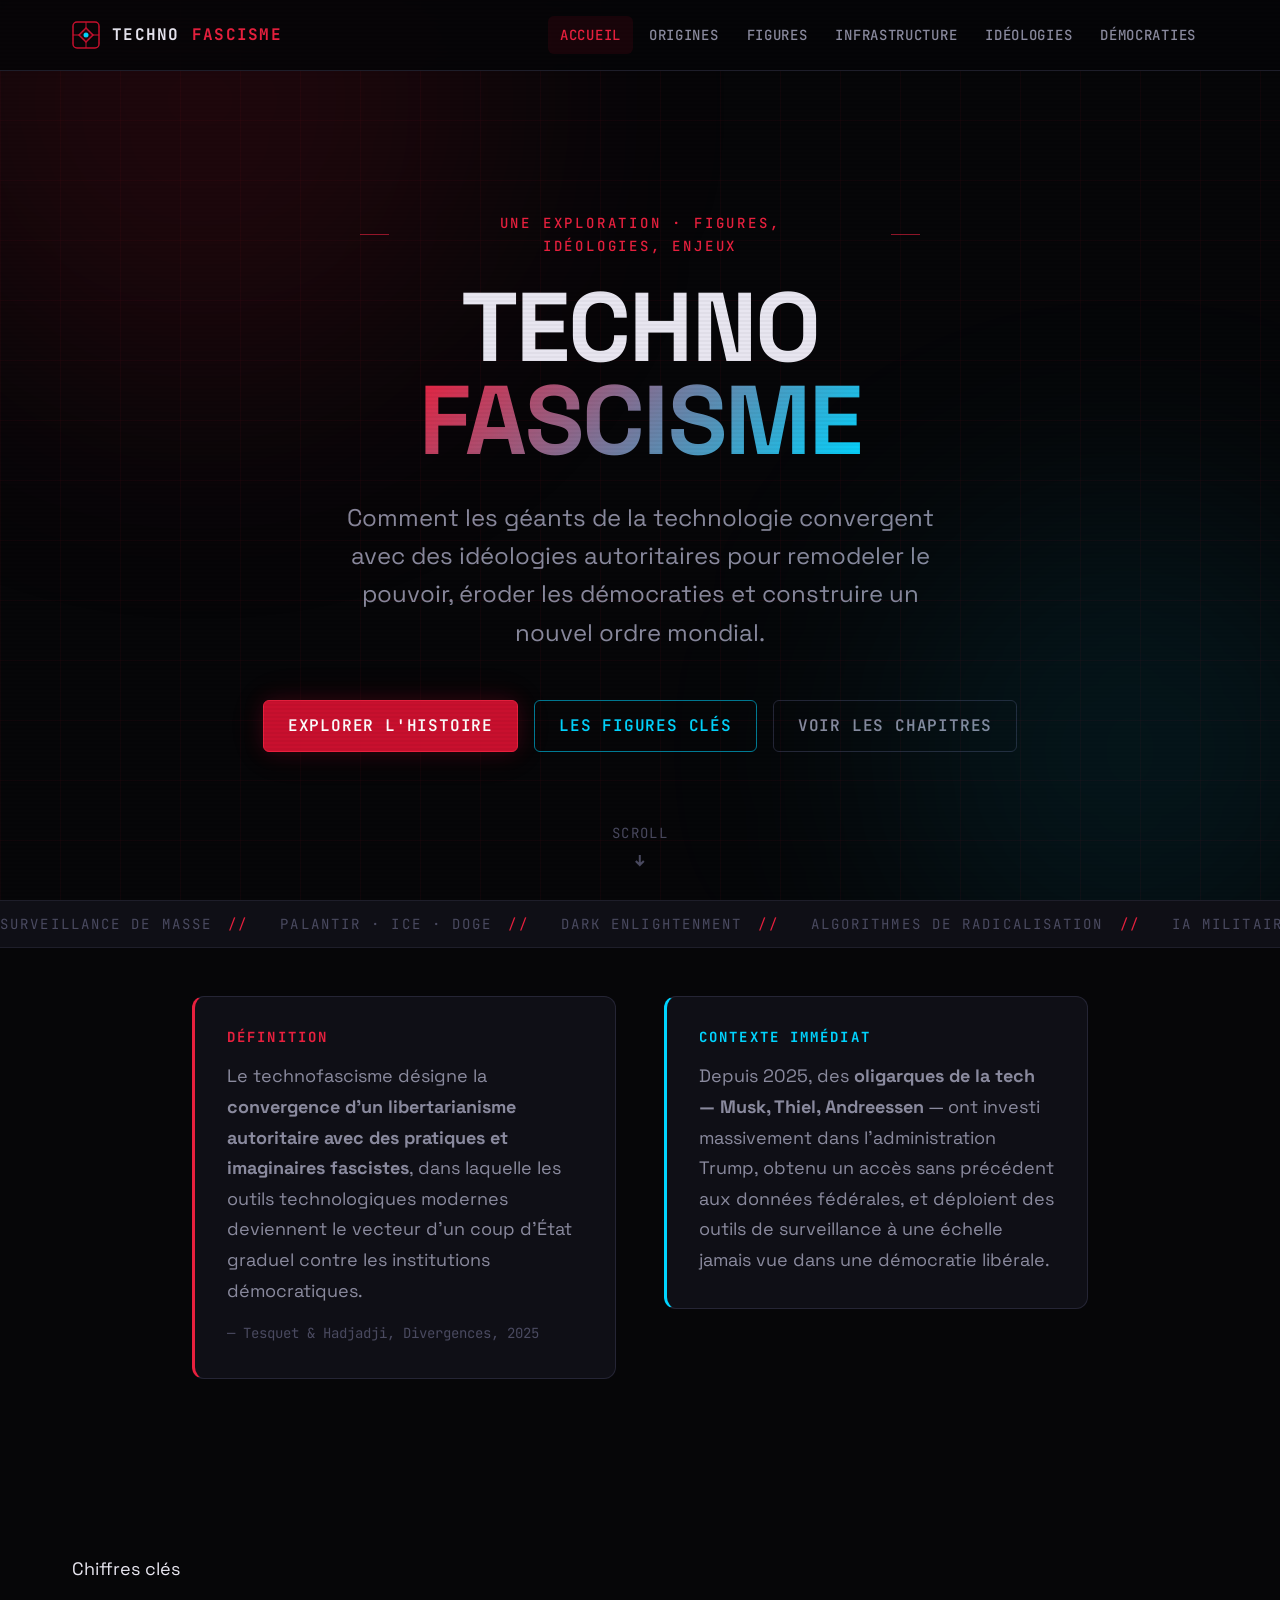
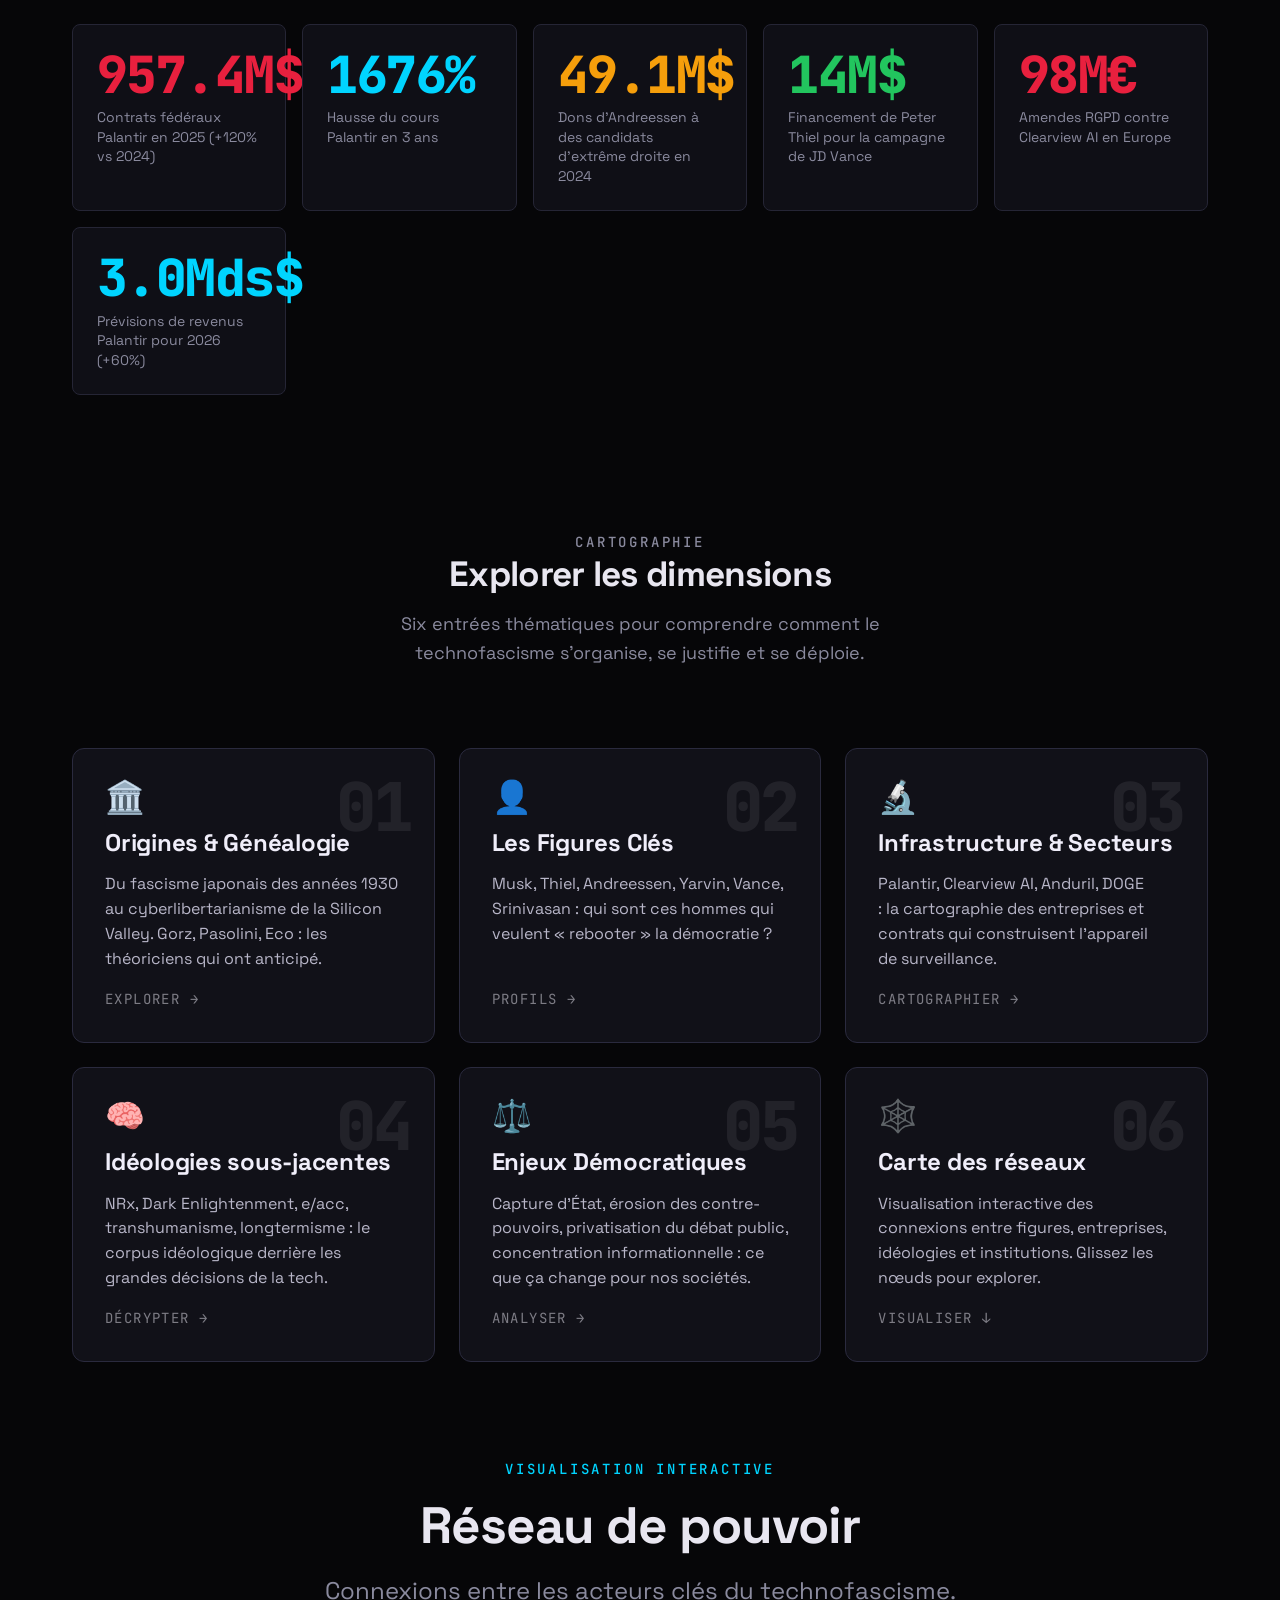
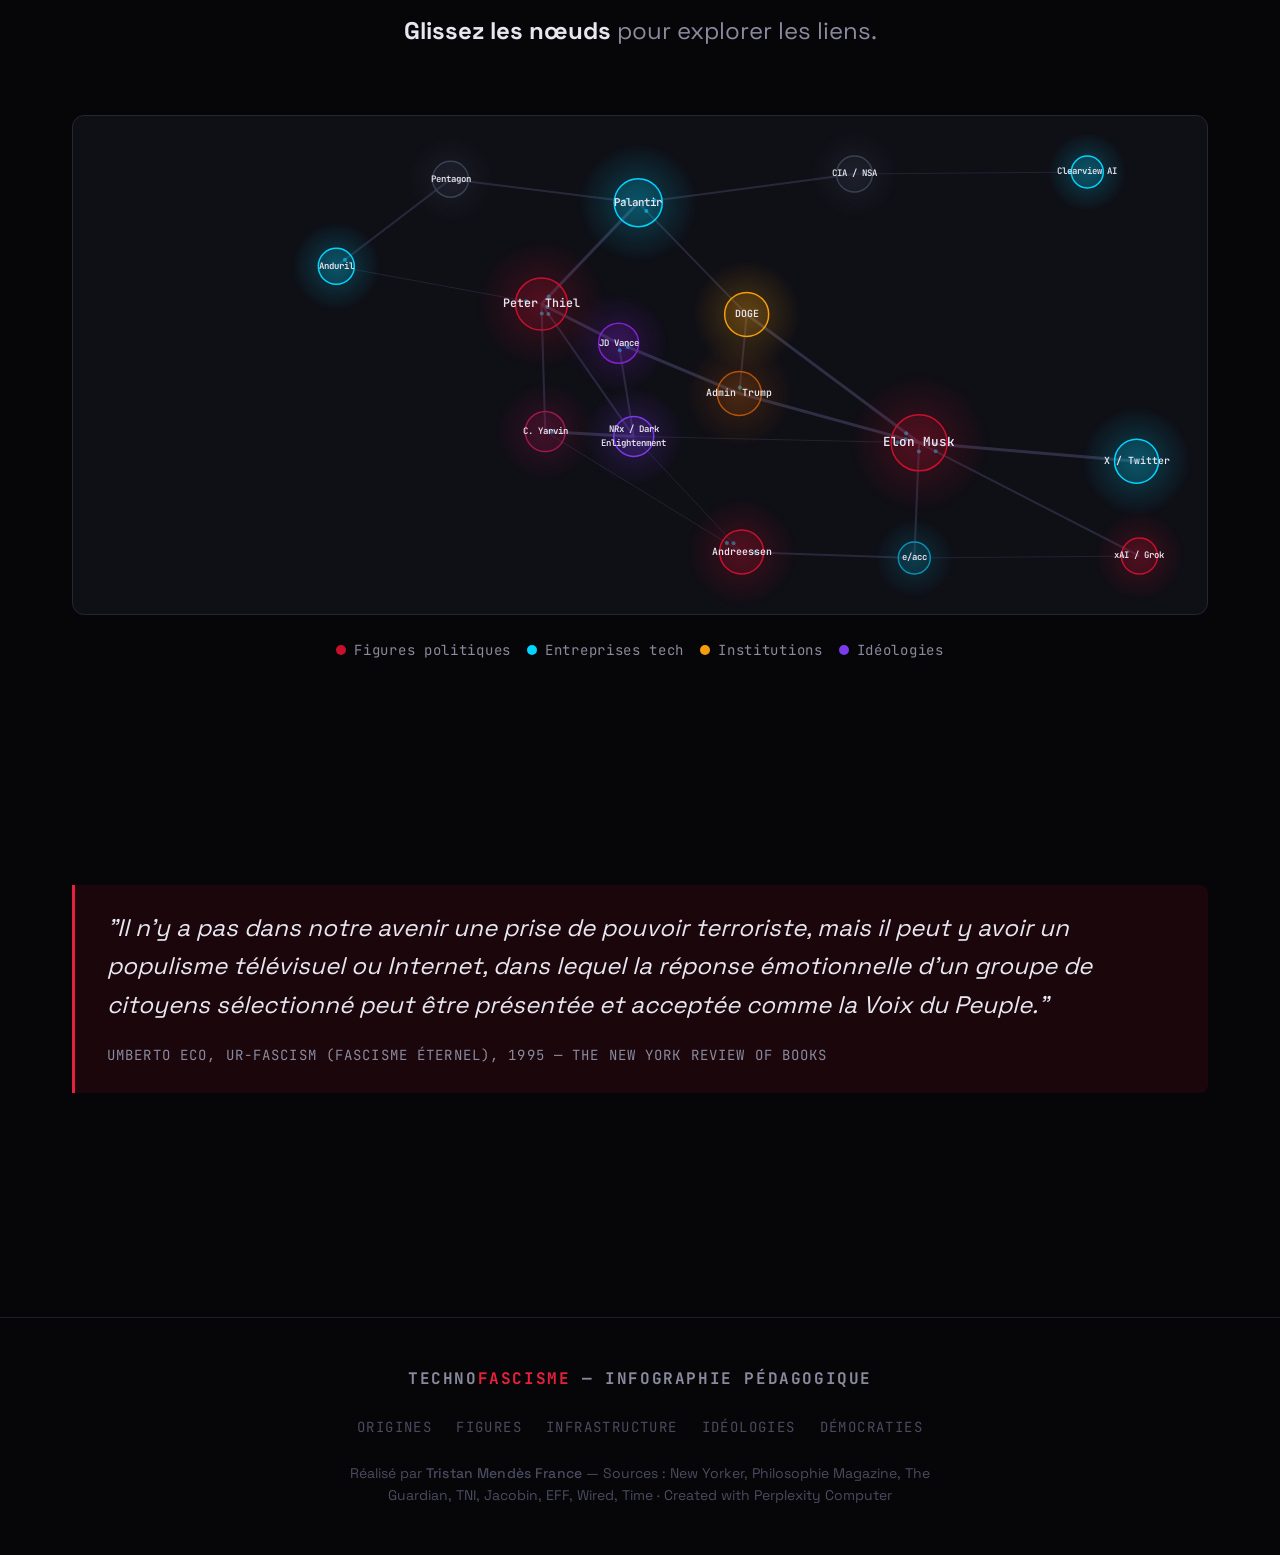
==== index.html @ 0e1fab64 "techno perplexity" ====
<!DOCTYPE html>
<html lang="fr" data-theme="dark">
<head>
<!--
   ______                            __
  / ____/___  ____ ___  ____  __  __/ /____  _____
 / /   / __ \/ __ `__ \/ __ \/ / / / __/ _ \/ ___/
/ /___/ /_/ / / / / / / /_/ / /_/ / /_/  __/ /
\____/\____/_/ /_/ /_/ .___/\__,_/\__/\___/_/
                    /_/
        Created with Perplexity Computer
        https://www.perplexity.ai/computer
-->
<meta name="generator" content="Perplexity Computer">
<meta name="author" content="Perplexity Computer">
<meta property="og:see_also" content="https://www.perplexity.ai/computer">
<link rel="author" href="https://www.perplexity.ai/computer">
<meta charset="UTF-8">
<meta name="viewport" content="width=device-width, initial-scale=1.0">
<title>TECHNOFASCISME — Cartographie d'un pouvoir émergent</title>
<meta name="description" content="Exploration pédagogique et visuelle du technofascisme : ses origines, ses figures, son infrastructure et les enjeux pour nos démocraties.">
<link rel="preconnect" href="https://fonts.googleapis.com">
<link rel="preconnect" href="https://fonts.gstatic.com" crossorigin>
<link href="https://fonts.googleapis.com/css2?family=Space+Grotesk:wght@300..700&family=JetBrains+Mono:wght@400;500;700&display=swap" rel="stylesheet">
<link rel="stylesheet" href="css/style.css">
<style>
  /* Index-specific overrides */
  .hero-definition {
    max-width: var(--content-default);
    margin: 0 auto var(--space-20);
    padding: 0 var(--space-8);
    display: grid;
    grid-template-columns: 1fr 1fr;
    gap: var(--space-12);
    align-items: start;
  }
  @media (max-width: 768px) {
    .hero-definition { grid-template-columns: 1fr; gap: var(--space-8); }
  }
  .definition-box {
    background: var(--color-surface-card);
    border: 1px solid var(--color-border);
    border-radius: var(--radius-xl);
    padding: var(--space-8);
    border-left: 3px solid var(--color-red-bright);
  }
  .definition-box h3 {
    font-family: var(--font-mono);
    font-size: var(--text-xs);
    letter-spacing: 0.15em;
    text-transform: uppercase;
    color: var(--color-red-bright);
    margin-bottom: var(--space-4);
  }
  .definition-box p {
    font-size: var(--text-base);
    color: var(--color-text-muted);
    line-height: 1.7;
  }
  .definition-box.cyan-box {
    border-left-color: var(--color-cyan);
  }
  .definition-box.cyan-box h3 { color: var(--color-cyan); }

  .hub-intro {
    max-width: var(--content-default);
    margin: 0 auto;
    padding: 0 var(--space-8) var(--space-8);
    text-align: center;
  }

  .hub-intro h2 {
    font-size: var(--text-xl);
    font-weight: 800;
    letter-spacing: -0.02em;
    margin-bottom: var(--space-4);
  }

  .hub-intro p {
    color: var(--color-text-muted);
    max-width: 600px;
    margin: 0 auto;
  }

  .hub-section {
    max-width: var(--content-wide);
    margin: 0 auto;
    padding: 0 var(--space-8) var(--space-24);
  }

  .network-section {
    max-width: var(--content-wide);
    margin: 0 auto;
    padding: 0 var(--space-8) var(--space-24);
  }

  .network-legend {
    display: flex;
    flex-wrap: wrap;
    gap: var(--space-4);
    margin-top: var(--space-6);
    justify-content: center;
  }

  .legend-item {
    display: flex;
    align-items: center;
    gap: var(--space-2);
    font-family: var(--font-mono);
    font-size: var(--text-xs);
    color: var(--color-text-muted);
    letter-spacing: 0.05em;
  }

  .legend-dot {
    width: 10px; height: 10px;
    border-radius: 50%;
    flex-shrink: 0;
  }

  .marquee-wrapper {
    overflow: hidden;
    border-top: 1px solid var(--color-divider);
    border-bottom: 1px solid var(--color-divider);
    padding: var(--space-3) 0;
    background: var(--color-surface-card);
    margin-bottom: var(--space-12);
  }

  .marquee-track {
    display: flex;
    gap: var(--space-8);
    animation: marquee 30s linear infinite;
    width: max-content;
  }

  .marquee-item {
    font-family: var(--font-mono);
    font-size: var(--text-xs);
    letter-spacing: 0.15em;
    text-transform: uppercase;
    color: var(--color-text-faint);
    white-space: nowrap;
    display: flex;
    align-items: center;
    gap: var(--space-4);
  }

  .marquee-item::after {
    content: '//';
    color: var(--color-red-bright);
  }

  @keyframes marquee {
    0% { transform: translateX(0); }
    100% { transform: translateX(-50%); }
  }
</style>
</head>
<body>

<!-- NAV -->
<nav class="site-nav" aria-label="Navigation principale">
  <div class="nav-inner">
    <a href="index.html" class="nav-logo" aria-label="Technofascisme — Accueil">
      <svg class="logo-icon" viewBox="0 0 28 28" fill="none" xmlns="http://www.w3.org/2000/svg" aria-hidden="true">
        <rect x="1" y="1" width="26" height="26" rx="4" stroke="#c8102e" stroke-width="1.5"/>
        <path d="M7 14 L14 7 L21 14 L14 21 Z" stroke="#c8102e" stroke-width="1.5" fill="rgba(200,16,46,0.15)"/>
        <circle cx="14" cy="14" r="2.5" fill="#00d4ff"/>
        <line x1="14" y1="1" x2="14" y2="7" stroke="#c8102e" stroke-width="1"/>
        <line x1="14" y1="21" x2="14" y2="27" stroke="#c8102e" stroke-width="1"/>
        <line x1="1" y1="14" x2="7" y2="14" stroke="#c8102e" stroke-width="1"/>
        <line x1="21" y1="14" x2="27" y2="14" stroke="#c8102e" stroke-width="1"/>
      </svg>
      TECHNO<span class="accent">FASCISME</span>
    </a>
    <nav class="nav-links" aria-label="Sections">
      <a href="index.html">Accueil</a>
      <a href="pages/origines.html">Origines</a>
      <a href="pages/figures.html">Figures</a>
      <a href="pages/infrastructure.html">Infrastructure</a>
      <a href="pages/ideologies.html">Idéologies</a>
      <a href="pages/democraties.html">Démocraties</a>
    </nav>
    <button class="nav-mobile-btn" aria-label="Menu" aria-expanded="false">
      <svg width="20" height="20" viewBox="0 0 20 20" fill="none" stroke="currentColor" stroke-width="2">
        <line x1="3" y1="6" x2="17" y2="6"/><line x1="3" y1="10" x2="17" y2="10"/><line x1="3" y1="14" x2="17" y2="14"/>
      </svg>
    </button>
  </div>
</nav>

<!-- HERO -->
<section class="page-hero">
  <div class="hero-grid-bg" aria-hidden="true"></div>
  <div class="hero-glow hero-glow-red" aria-hidden="true"></div>
  <div class="hero-glow hero-glow-cyan" aria-hidden="true"></div>

  <p class="hero-eyebrow">Une exploration · figures, idéologies, enjeux</p>
  <h1 class="hero-title glitch">
    <span class="line-1">TECHNO</span>
    <span class="line-2">FASCISME</span>
  </h1>
  <p class="hero-subtitle">
    Comment les géants de la technologie convergent avec des idéologies autoritaires pour remodeler le pouvoir, éroder les démocraties et construire un nouvel ordre mondial.
  </p>
  <div class="hero-cta-group">
    <a href="pages/origines.html" class="btn btn-primary">Explorer l'histoire</a>
    <a href="pages/figures.html" class="btn btn-secondary">Les figures clés</a>
    <a href="#chapters" class="btn btn-ghost">Voir les chapitres</a>
  </div>

  <div class="hero-scroll-hint" aria-hidden="true">
    <span>SCROLL</span>
    <svg width="16" height="16" viewBox="0 0 16 16" fill="none" stroke="currentColor" stroke-width="2">
      <path d="M8 3v10M4 9l4 4 4-4"/>
    </svg>
  </div>
</section>

<!-- MARQUEE -->
<div class="marquee-wrapper" aria-hidden="true">
  <div class="marquee-track">
    <span class="marquee-item">Surveillance de masse</span>
    <span class="marquee-item">Palantir · ICE · DOGE</span>
    <span class="marquee-item">Dark Enlightenment</span>
    <span class="marquee-item">Algorithmes de radicalisation</span>
    <span class="marquee-item">IA militaire · Anduril</span>
    <span class="marquee-item">Capture d'État</span>
    <span class="marquee-item">Post-humanisme</span>
    <span class="marquee-item">Curtis Yarvin · NRx</span>
    <span class="marquee-item">Peter Thiel · Fondateurs Fund</span>
    <span class="marquee-item">Accélérationnisme e/acc</span>
    <span class="marquee-item">Network State</span>
    <span class="marquee-item">Libertarianisme autoritaire</span>
    <!-- Duplicate for seamless loop -->
    <span class="marquee-item">Surveillance de masse</span>
    <span class="marquee-item">Palantir · ICE · DOGE</span>
    <span class="marquee-item">Dark Enlightenment</span>
    <span class="marquee-item">Algorithmes de radicalisation</span>
    <span class="marquee-item">IA militaire · Anduril</span>
    <span class="marquee-item">Capture d'État</span>
    <span class="marquee-item">Post-humanisme</span>
    <span class="marquee-item">Curtis Yarvin · NRx</span>
    <span class="marquee-item">Peter Thiel · Fondateurs Fund</span>
    <span class="marquee-item">Accélérationnisme e/acc</span>
    <span class="marquee-item">Network State</span>
    <span class="marquee-item">Libertarianisme autoritaire</span>
  </div>
</div>

<!-- DEFINITION -->
<section aria-label="Définitions clés">
  <div class="hero-definition fade-in">
    <div class="definition-box">
      <h3>Définition</h3>
      <p>Le technofascisme désigne la <strong>convergence d'un libertarianisme autoritaire avec des pratiques et imaginaires fascistes</strong>, dans laquelle les outils technologiques modernes deviennent le vecteur d'un coup d'État graduel contre les institutions démocratiques.</p>
      <p style="margin-top:1rem; font-size: var(--text-xs); color: var(--color-text-faint); font-family: var(--font-mono);">— Tesquet & Hadjadji, Divergences, 2025</p>
    </div>
    <div class="definition-box cyan-box">
      <h3>Contexte immédiat</h3>
      <p>Depuis 2025, des <strong>oligarques de la tech — Musk, Thiel, Andreessen</strong> — ont investi massivement dans l'administration Trump, obtenu un accès sans précédent aux données fédérales, et déploient des outils de surveillance à une échelle jamais vue dans une démocratie libérale.</p>
    </div>
  </div>
</section>

<!-- STATS -->
<section aria-labelledby="stats-heading">
  <div class="section">
    <div id="stats-heading" class="sr-only">Chiffres clés</div>
    <div class="stats-grid fade-in">
      <div class="stat-card stat-red">
        <div class="stat-number" data-target="970.5" data-suffix="M$">0M$</div>
        <div class="stat-label">Contrats fédéraux Palantir en 2025 (+120% vs 2024)</div>
      </div>
      <div class="stat-card stat-cyan">
        <div class="stat-number" data-target="1700" data-suffix="%">0%</div>
        <div class="stat-label">Hausse du cours Palantir en 3 ans</div>
      </div>
      <div class="stat-card stat-amber">
        <div class="stat-number" data-target="49.8" data-suffix="M$">0M$</div>
        <div class="stat-label">Dons d'Andreessen à des candidats d'extrême droite en 2024</div>
      </div>
      <div class="stat-card stat-green">
        <div class="stat-number" data-target="15" data-suffix="M$">0M$</div>
        <div class="stat-label">Financement de Peter Thiel pour la campagne de JD Vance</div>
      </div>
      <div class="stat-card stat-red">
        <div class="stat-number" data-target="100" data-suffix="M€">0M€</div>
        <div class="stat-label">Amendes RGPD contre Clearview AI en Europe</div>
      </div>
      <div class="stat-card stat-cyan">
        <div class="stat-number" data-target="3.14" data-suffix="Mds$">0Mds$</div>
        <div class="stat-label">Prévisions de revenus Palantir pour 2026 (+60%)</div>
      </div>
    </div>
  </div>
</section>

<!-- CHAPITRES -->
<section id="chapters" aria-labelledby="chapters-heading">
  <div class="hub-intro fade-in">
    <p class="section-eyebrow">Cartographie</p>
    <h2 id="chapters-heading">Explorer les dimensions</h2>
    <p>Six entrées thématiques pour comprendre comment le technofascisme s'organise, se justifie et se déploie.</p>
  </div>

  <div class="hub-section">
    <div class="hub-grid fade-in">

      <a href="pages/origines.html" class="hub-card" data-color="red">
        <span class="hub-card-number" aria-hidden="true">01</span>
        <div class="hub-card-emoji" aria-hidden="true">🏛️</div>
        <h3>Origines &amp; Généalogie</h3>
        <p>Du fascisme japonais des années 1930 au cyberlibertarianisme de la Silicon Valley. Gorz, Pasolini, Eco : les théoriciens qui ont anticipé.</p>
        <div class="hub-card-arrow" aria-hidden="true">Explorer →</div>
      </a>

      <a href="pages/figures.html" class="hub-card" data-color="cyan">
        <span class="hub-card-number" aria-hidden="true">02</span>
        <div class="hub-card-emoji" aria-hidden="true">👤</div>
        <h3>Les Figures Clés</h3>
        <p>Musk, Thiel, Andreessen, Yarvin, Vance, Srinivasan : qui sont ces hommes qui veulent « rebooter » la démocratie ?</p>
        <div class="hub-card-arrow" aria-hidden="true">Profils →</div>
      </a>

      <a href="pages/infrastructure.html" class="hub-card" data-color="amber">
        <span class="hub-card-number" aria-hidden="true">03</span>
        <div class="hub-card-emoji" aria-hidden="true">🔬</div>
        <h3>Infrastructure &amp; Secteurs</h3>
        <p>Palantir, Clearview AI, Anduril, DOGE : la cartographie des entreprises et contrats qui construisent l'appareil de surveillance.</p>
        <div class="hub-card-arrow" aria-hidden="true">Cartographier →</div>
      </a>

      <a href="pages/ideologies.html" class="hub-card" data-color="purple">
        <span class="hub-card-number" aria-hidden="true">04</span>
        <div class="hub-card-emoji" aria-hidden="true">🧠</div>
        <h3>Idéologies sous-jacentes</h3>
        <p>NRx, Dark Enlightenment, e/acc, transhumanisme, longtermisme : le corpus idéologique derrière les grandes décisions de la tech.</p>
        <div class="hub-card-arrow" aria-hidden="true">Décrypter →</div>
      </a>

      <a href="pages/democraties.html" class="hub-card" data-color="green">
        <span class="hub-card-number" aria-hidden="true">05</span>
        <div class="hub-card-emoji" aria-hidden="true">⚖️</div>
        <h3>Enjeux Démocratiques</h3>
        <p>Capture d'État, érosion des contre-pouvoirs, privatisation du débat public, concentration informationnelle : ce que ça change pour nos sociétés.</p>
        <div class="hub-card-arrow" aria-hidden="true">Analyser →</div>
      </a>

      <a href="#network-section" class="hub-card" data-color="orange">
        <span class="hub-card-number" aria-hidden="true">06</span>
        <div class="hub-card-emoji" aria-hidden="true">🕸️</div>
        <h3>Carte des réseaux</h3>
        <p>Visualisation interactive des connexions entre figures, entreprises, idéologies et institutions. Glissez les nœuds pour explorer.</p>
        <div class="hub-card-arrow" aria-hidden="true">Visualiser ↓</div>
      </a>

    </div>
  </div>
</section>

<!-- NETWORK -->
<section id="network-section" aria-labelledby="network-heading">
  <div class="network-section">
    <div class="section-header fade-in" style="text-align:center">
      <span class="section-eyebrow">Visualisation interactive</span>
      <h2 id="network-heading" class="section-title" style="margin:0 auto">Réseau de pouvoir</h2>
      <p class="section-lead" style="margin:var(--space-4) auto 0">Connexions entre les acteurs clés du technofascisme. <strong style="color:var(--color-text)">Glissez les nœuds</strong> pour explorer les liens.</p>
    </div>
    <div class="network-container fade-in" style="margin-top:var(--space-8)">
      <canvas id="network-canvas" role="img" aria-label="Réseau de connexions entre acteurs du technofascisme"></canvas>
    </div>
    <div class="network-legend fade-in">
      <div class="legend-item">
        <div class="legend-dot" style="background:#c8102e"></div>
        Figures politiques
      </div>
      <div class="legend-item">
        <div class="legend-dot" style="background:#00d4ff"></div>
        Entreprises tech
      </div>
      <div class="legend-item">
        <div class="legend-dot" style="background:#f59e0b"></div>
        Institutions
      </div>
      <div class="legend-item">
        <div class="legend-dot" style="background:#7c3aed"></div>
        Idéologies
      </div>
    </div>
  </div>
</section>

<!-- QUOTE -->
<section aria-label="Citation">
  <div class="section">
    <div class="quote-block fade-in">
      <blockquote>
        "Il n'y a pas dans notre avenir une prise de pouvoir terroriste, mais il peut y avoir un populisme télévisuel ou Internet, dans lequel la réponse émotionnelle d'un groupe de citoyens sélectionné peut être présentée et acceptée comme la Voix du Peuple."
      </blockquote>
      <cite>Umberto Eco, Ur-Fascism (Fascisme Éternel), 1995 — The New York Review of Books</cite>
    </div>
  </div>
</section>

<!-- FOOTER -->
<footer class="site-footer">
  <div class="footer-inner">
    <div class="footer-logo">TECHNO<span>FASCISME</span> — Infographie pédagogique</div>
    <nav class="footer-nav" aria-label="Navigation pied de page">
      <a href="pages/origines.html">Origines</a>
      <a href="pages/figures.html">Figures</a>
      <a href="pages/infrastructure.html">Infrastructure</a>
      <a href="pages/ideologies.html">Idéologies</a>
      <a href="pages/democraties.html">Démocraties</a>
    </nav>
    <p class="footer-credit">
      Réalisé par <a href="https://tristan.pro" target="_blank" rel="noopener noreferrer" class="footer-author">Tristan Mendès France</a> — 
      Sources : New Yorker, Philosophie Magazine, The Guardian, TNI, Jacobin, EFF, Wired, Time · 
      <a href="https://www.perplexity.ai/computer" target="_blank" rel="noopener noreferrer">Created with Perplexity Computer</a>
    </p>
  </div>
</footer>

<script src="js/main.js"></script>
</body>
</html>
---- css/style.css ----
/* ============================================================
   TECHNOFASCISME — Design System
   Dark cyberpunk surveillance aesthetic
   ============================================================ */

@import url('https://api.fontshare.com/v2/css?f[]=cabinet-grotesk@400,500,700,800,900&f[]=jet-brains-mono@400,500,700&display=swap');
@import url('https://fonts.googleapis.com/css2?family=Space+Grotesk:wght@300..700&family=JetBrains+Mono:wght@400;500;700&display=swap');

/* ── Design Tokens ─────────────────────────────────────────── */
:root {
  /* Type scale */
  --text-xs:   clamp(0.75rem,  0.7rem  + 0.25vw, 0.875rem);
  --text-sm:   clamp(0.875rem, 0.8rem  + 0.35vw, 1rem);
  --text-base: clamp(1rem,     0.95rem + 0.25vw, 1.125rem);
  --text-lg:   clamp(1.125rem, 1rem    + 0.75vw, 1.5rem);
  --text-xl:   clamp(1.5rem,   1.2rem  + 1.25vw, 2.25rem);
  --text-2xl:  clamp(2rem,     1.2rem  + 2.5vw,  3.5rem);
  --text-3xl:  clamp(2.5rem,   1rem    + 4vw,    5rem);
  --text-hero: clamp(3rem,     0.5rem  + 7vw,    8rem);

  /* Spacing */
  --space-1: 0.25rem; --space-2: 0.5rem; --space-3: 0.75rem;
  --space-4: 1rem;    --space-5: 1.25rem; --space-6: 1.5rem;
  --space-8: 2rem;    --space-10: 2.5rem; --space-12: 3rem;
  --space-16: 4rem;   --space-20: 5rem;   --space-24: 6rem;

  /* Technofascisme Palette — noir profond, rouge sang, cyan électrique */
  --color-bg:             #060608;
  --color-surface:        #0d0d12;
  --color-surface-2:      #111118;
  --color-surface-offset: #14141c;
  --color-surface-card:   #0f0f16;
  --color-divider:        #1e1e2a;
  --color-border:         #252535;
  --color-border-bright:  #3a3a55;

  --color-text:           #e8e6f0;
  --color-text-muted:     #8a8a9e;
  --color-text-faint:     #4a4a60;
  --color-text-inverse:   #060608;

  /* Accent : rouge sang autoritaire */
  --color-red:            #c8102e;
  --color-red-bright:     #e8203e;
  --color-red-glow:       rgba(200, 16, 46, 0.25);
  --color-red-dim:        rgba(200, 16, 46, 0.1);

  /* Accent : cyan surveillance */
  --color-cyan:           #00d4ff;
  --color-cyan-dim:       rgba(0, 212, 255, 0.12);
  --color-cyan-glow:      rgba(0, 212, 255, 0.3);
  --color-cyan-muted:     #007a94;

  /* Accent : ambre alerte */
  --color-amber:          #f59e0b;
  --color-amber-dim:      rgba(245, 158, 11, 0.12);

  /* Accent : vert terminal */
  --color-green:          #22c55e;
  --color-green-dim:      rgba(34, 197, 94, 0.1);

  /* Fonts */
  --font-display: 'Space Grotesk', 'Cabinet Grotesk', 'Helvetica Neue', sans-serif;
  --font-body:    'Space Grotesk', 'Helvetica Neue', sans-serif;
  --font-mono:    'JetBrains Mono', 'Courier New', monospace;

  /* Radius */
  --radius-sm:   0.25rem;
  --radius-md:   0.375rem;
  --radius-lg:   0.5rem;
  --radius-xl:   0.75rem;
  --radius-full: 9999px;

  /* Shadows */
  --shadow-red:  0 0 20px rgba(200, 16, 46, 0.2), 0 0 40px rgba(200, 16, 46, 0.08);
  --shadow-cyan: 0 0 20px rgba(0, 212, 255, 0.2), 0 0 40px rgba(0, 212, 255, 0.08);
  --shadow-card: 0 4px 24px rgba(0,0,0,0.5), 0 1px 0 var(--color-border);

  --transition: 200ms cubic-bezier(0.16, 1, 0.3, 1);
  --transition-slow: 400ms cubic-bezier(0.16, 1, 0.3, 1);

  --content-narrow: 640px;
  --content-default: 960px;
  --content-wide: 1200px;
}

/* ── Base Reset ─────────────────────────────────────────────── */
*, *::before, *::after { box-sizing: border-box; margin: 0; padding: 0; }

html {
  -webkit-font-smoothing: antialiased;
  -moz-osx-font-smoothing: grayscale;
  text-rendering: optimizeLegibility;
  scroll-behavior: smooth;
  scroll-padding-top: 5rem;
}

body {
  min-height: 100dvh;
  line-height: 1.6;
  font-family: var(--font-body);
  font-size: var(--text-base);
  color: var(--color-text);
  background-color: var(--color-bg);
  overflow-x: hidden;
}

img, picture, video, canvas, svg { display: block; max-width: 100%; height: auto; }
ul { list-style: none; }
input, button, textarea, select { font: inherit; color: inherit; }
h1, h2, h3, h4, h5, h6 { text-wrap: balance; line-height: 1.15; font-family: var(--font-display); }
p, li { text-wrap: pretty; max-width: 70ch; }
button { cursor: pointer; background: none; border: none; }

::selection {
  background: rgba(0, 212, 255, 0.2);
  color: var(--color-text);
}

/* ── Scan-line overlay (ambiance CRT surveillance) ──────────── */
body::before {
  content: '';
  position: fixed;
  top: 0; left: 0; right: 0; bottom: 0;
  background: repeating-linear-gradient(
    0deg,
    transparent,
    transparent 2px,
    rgba(0, 0, 0, 0.03) 2px,
    rgba(0, 0, 0, 0.03) 4px
  );
  pointer-events: none;
  z-index: 9999;
}

/* ── Navigation ─────────────────────────────────────────────── */
.site-nav {
  position: fixed;
  top: 0;
  left: 0;
  right: 0;
  z-index: 100;
  background: rgba(6, 6, 8, 0.92);
  backdrop-filter: blur(16px) saturate(1.5);
  -webkit-backdrop-filter: blur(16px) saturate(1.5);
  border-bottom: 1px solid var(--color-divider);
}

.nav-inner {
  max-width: var(--content-wide);
  margin: 0 auto;
  padding: var(--space-4) var(--space-8);
  display: flex;
  align-items: center;
  justify-content: space-between;
  gap: var(--space-6);
}

.nav-logo {
  display: flex;
  align-items: center;
  gap: var(--space-3);
  text-decoration: none;
  color: var(--color-text);
  font-size: var(--text-sm);
  font-weight: 700;
  letter-spacing: 0.08em;
  text-transform: uppercase;
  font-family: var(--font-mono);
  white-space: nowrap;
}

.nav-logo .logo-icon {
  width: 28px;
  height: 28px;
  flex-shrink: 0;
}

.nav-logo span.accent { color: var(--color-red-bright); }

.nav-links {
  display: flex;
  align-items: center;
  gap: var(--space-1);
  flex-wrap: wrap;
}

.nav-links a {
  font-size: var(--text-xs);
  font-weight: 500;
  font-family: var(--font-mono);
  letter-spacing: 0.05em;
  text-transform: uppercase;
  color: var(--color-text-muted);
  text-decoration: none;
  padding: var(--space-2) var(--space-3);
  border-radius: var(--radius-md);
  transition: color var(--transition), background var(--transition);
  white-space: nowrap;
}

.nav-links a:hover { color: var(--color-cyan); background: var(--color-cyan-dim); }
.nav-links a.active { color: var(--color-red-bright); background: var(--color-red-dim); }

.nav-mobile-btn {
  display: none;
  padding: var(--space-2);
  color: var(--color-text-muted);
  border-radius: var(--radius-md);
  transition: color var(--transition), background var(--transition);
}
.nav-mobile-btn:hover { color: var(--color-text); background: var(--color-surface-2); }

/* ── Hero ────────────────────────────────────────────────────── */
.page-hero {
  min-height: 100svh;
  display: flex;
  flex-direction: column;
  justify-content: center;
  align-items: center;
  text-align: center;
  padding: calc(var(--space-24) + 4rem) var(--space-8) var(--space-24);
  position: relative;
  overflow: hidden;
}

.hero-grid-bg {
  position: absolute;
  inset: 0;
  background-image:
    linear-gradient(rgba(200, 16, 46, 0.05) 1px, transparent 1px),
    linear-gradient(90deg, rgba(200, 16, 46, 0.05) 1px, transparent 1px);
  background-size: 60px 60px;
  animation: grid-shift 20s linear infinite;
}

@keyframes grid-shift {
  0% { transform: translate(0, 0); }
  100% { transform: translate(60px, 60px); }
}

.hero-glow {
  position: absolute;
  border-radius: 50%;
  filter: blur(120px);
  pointer-events: none;
}
.hero-glow-red {
  width: 600px; height: 600px;
  background: rgba(200, 16, 46, 0.12);
  top: -200px; left: -100px;
  animation: float-glow 8s ease-in-out infinite;
}
.hero-glow-cyan {
  width: 500px; height: 500px;
  background: rgba(0, 212, 255, 0.08);
  bottom: -100px; right: -100px;
  animation: float-glow 10s ease-in-out infinite reverse;
}

@keyframes float-glow {
  0%, 100% { transform: translate(0, 0) scale(1); }
  50% { transform: translate(30px, -20px) scale(1.1); }
}

.hero-eyebrow {
  font-family: var(--font-mono);
  font-size: var(--text-xs);
  font-weight: 500;
  letter-spacing: 0.2em;
  text-transform: uppercase;
  color: var(--color-red-bright);
  margin-bottom: var(--space-6);
  position: relative;
  display: inline-flex;
  align-items: center;
  gap: var(--space-3);
}

.hero-eyebrow::before,
.hero-eyebrow::after {
  content: '';
  width: 30px;
  height: 1px;
  background: var(--color-red-bright);
  opacity: 0.6;
}

.hero-title {
  font-family: var(--font-display);
  font-size: var(--text-hero);
  font-weight: 900;
  line-height: 0.95;
  letter-spacing: -0.02em;
  margin-bottom: var(--space-8);
  position: relative;
}

.hero-title .line-1 { display: block; color: var(--color-text); }
.hero-title .line-2 {
  display: block;
  background: linear-gradient(135deg, var(--color-red-bright) 0%, var(--color-cyan) 100%);
  -webkit-background-clip: text;
  -webkit-text-fill-color: transparent;
  background-clip: text;
}

.hero-subtitle {
  font-size: var(--text-lg);
  color: var(--color-text-muted);
  max-width: 640px;
  margin: 0 auto var(--space-12);
  line-height: 1.6;
}

.hero-cta-group {
  display: flex;
  gap: var(--space-4);
  flex-wrap: wrap;
  justify-content: center;
}

.hero-scroll-hint {
  position: absolute;
  bottom: var(--space-8);
  left: 50%;
  transform: translateX(-50%);
  color: var(--color-text-faint);
  font-family: var(--font-mono);
  font-size: var(--text-xs);
  letter-spacing: 0.1em;
  display: flex;
  flex-direction: column;
  align-items: center;
  gap: var(--space-2);
  animation: bounce 2s ease-in-out infinite;
}

@keyframes bounce {
  0%, 100% { transform: translateX(-50%) translateY(0); }
  50% { transform: translateX(-50%) translateY(6px); }
}

/* ── Buttons ─────────────────────────────────────────────────── */
.btn {
  display: inline-flex;
  align-items: center;
  gap: var(--space-2);
  padding: var(--space-3) var(--space-6);
  font-size: var(--text-sm);
  font-weight: 600;
  font-family: var(--font-mono);
  letter-spacing: 0.05em;
  text-transform: uppercase;
  text-decoration: none;
  border-radius: var(--radius-md);
  transition: all var(--transition);
  white-space: nowrap;
}

.btn-primary {
  background: var(--color-red);
  color: #fff;
  border: 1px solid var(--color-red-bright);
  box-shadow: var(--shadow-red);
}
.btn-primary:hover {
  background: var(--color-red-bright);
  transform: translateY(-1px);
  box-shadow: 0 0 30px rgba(200, 16, 46, 0.4), 0 0 60px rgba(200, 16, 46, 0.15);
}

.btn-secondary {
  background: transparent;
  color: var(--color-cyan);
  border: 1px solid var(--color-cyan-muted);
}
.btn-secondary:hover {
  background: var(--color-cyan-dim);
  border-color: var(--color-cyan);
  transform: translateY(-1px);
  box-shadow: var(--shadow-cyan);
}

.btn-ghost {
  background: transparent;
  color: var(--color-text-muted);
  border: 1px solid var(--color-border);
}
.btn-ghost:hover {
  color: var(--color-text);
  border-color: var(--color-border-bright);
  background: var(--color-surface-2);
}

/* ── Section Layout ──────────────────────────────────────────── */
.section {
  padding: clamp(var(--space-16), 8vw, var(--space-24)) var(--space-8);
  max-width: var(--content-wide);
  margin: 0 auto;
}

.section-full {
  padding: clamp(var(--space-16), 8vw, var(--space-24)) var(--space-8);
}

.section-header {
  margin-bottom: var(--space-16);
}

.section-eyebrow {
  font-family: var(--font-mono);
  font-size: var(--text-xs);
  font-weight: 500;
  letter-spacing: 0.2em;
  text-transform: uppercase;
  color: var(--color-cyan);
  display: block;
  margin-bottom: var(--space-4);
}

.section-title {
  font-size: var(--text-2xl);
  font-weight: 800;
  letter-spacing: -0.02em;
  color: var(--color-text);
  margin-bottom: var(--space-6);
}

.section-lead {
  font-size: var(--text-lg);
  color: var(--color-text-muted);
  max-width: 680px;
  line-height: 1.65;
}

/* ── Cards ───────────────────────────────────────────────────── */
.card {
  background: var(--color-surface-card);
  border: 1px solid var(--color-border);
  border-radius: var(--radius-xl);
  padding: var(--space-8);
  transition: border-color var(--transition), box-shadow var(--transition), transform var(--transition);
}

.card-clickable {
  cursor: pointer;
  text-decoration: none;
  color: inherit;
  display: block;
}

.card-clickable:hover {
  border-color: var(--color-cyan-muted);
  box-shadow: var(--shadow-cyan);
  transform: translateY(-2px);
}

.card-red:hover {
  border-color: var(--color-red);
  box-shadow: var(--shadow-red);
}

.card-header {
  display: flex;
  align-items: flex-start;
  gap: var(--space-4);
  margin-bottom: var(--space-6);
}

.card-icon {
  width: 44px;
  height: 44px;
  border-radius: var(--radius-lg);
  display: flex;
  align-items: center;
  justify-content: center;
  flex-shrink: 0;
  font-size: 1.25rem;
}

.card-icon-red   { background: var(--color-red-dim); border: 1px solid var(--color-red); }
.card-icon-cyan  { background: var(--color-cyan-dim); border: 1px solid var(--color-cyan-muted); }
.card-icon-amber { background: var(--color-amber-dim); border: 1px solid rgba(245,158,11,0.3); }
.card-icon-green { background: var(--color-green-dim); border: 1px solid rgba(34,197,94,0.3); }

.card-label {
  font-family: var(--font-mono);
  font-size: var(--text-xs);
  color: var(--color-text-faint);
  letter-spacing: 0.1em;
  text-transform: uppercase;
  margin-bottom: var(--space-2);
}

.card h3 {
  font-size: var(--text-lg);
  font-weight: 700;
  color: var(--color-text);
  margin-bottom: var(--space-3);
}

.card p {
  font-size: var(--text-sm);
  color: var(--color-text-muted);
  line-height: 1.65;
}

/* ── Hub Cards (homepage) ────────────────────────────────────── */
.hub-grid {
  display: grid;
  grid-template-columns: repeat(auto-fill, minmax(280px, 1fr));
  gap: var(--space-6);
  margin-top: var(--space-12);
}

.hub-card {
  background: #111118;
  border: 1px solid #2a2a3e;
  border-radius: var(--radius-xl);
  padding: var(--space-8);
  text-decoration: none;
  color: inherit;
  display: flex;
  flex-direction: column;
  gap: var(--space-4);
  position: relative;
  overflow: hidden;
  transition: all var(--transition-slow);
}

.hub-card::before {
  content: '';
  position: absolute;
  top: 0; left: 0; right: 0;
  height: 2px;
  opacity: 0;
  transition: opacity var(--transition);
}

.hub-card:hover { transform: translateY(-4px); }
.hub-card:hover::before { opacity: 1; }

.hub-card[data-color="red"]::before  { background: var(--color-red-bright); }
.hub-card[data-color="cyan"]::before { background: var(--color-cyan); }
.hub-card[data-color="amber"]::before { background: var(--color-amber); }
.hub-card[data-color="green"]::before { background: var(--color-green); }
.hub-card[data-color="purple"]::before { background: #a855f7; }
.hub-card[data-color="orange"]::before { background: #f97316; }

.hub-card[data-color="red"]:hover   { border-color: var(--color-red); box-shadow: var(--shadow-red); }
.hub-card[data-color="cyan"]:hover  { border-color: var(--color-cyan-muted); box-shadow: var(--shadow-cyan); }
.hub-card[data-color="amber"]:hover { border-color: rgba(245,158,11,0.4); box-shadow: 0 0 20px rgba(245,158,11,0.15); }
.hub-card[data-color="green"]:hover { border-color: rgba(34,197,94,0.4); box-shadow: 0 0 20px rgba(34,197,94,0.15); }
.hub-card[data-color="purple"]:hover { border-color: rgba(168,85,247,0.4); box-shadow: 0 0 20px rgba(168,85,247,0.15); }
.hub-card[data-color="orange"]:hover { border-color: rgba(249,115,22,0.4); box-shadow: 0 0 20px rgba(249,115,22,0.15); }

.hub-card-number {
  font-family: var(--font-mono);
  font-size: var(--text-3xl);
  font-weight: 900;
  line-height: 1;
  opacity: 0.08;
  position: absolute;
  top: var(--space-6);
  right: var(--space-6);
  letter-spacing: -0.05em;
}

.hub-card-emoji {
  font-size: 2rem;
  line-height: 1;
}

.hub-card h3 {
  font-size: var(--text-lg);
  font-weight: 700;
  letter-spacing: -0.01em;
  color: #f0eefa;
}

.hub-card p {
  font-size: var(--text-sm);
  color: #b8b6c8;
  line-height: 1.55;
  flex-grow: 1;
}

.hub-card-arrow {
  font-family: var(--font-mono);
  font-size: var(--text-xs);
  letter-spacing: 0.1em;
  text-transform: uppercase;
  display: flex;
  align-items: center;
  gap: var(--space-2);
  opacity: 0.5;
  transition: opacity var(--transition), gap var(--transition);
}

.hub-card:hover .hub-card-arrow { opacity: 1; gap: var(--space-3); }

/* ── Quote Block ─────────────────────────────────────────────── */
.quote-block {
  border-left: 3px solid var(--color-red-bright);
  padding: var(--space-6) var(--space-8);
  margin: var(--space-8) 0;
  background: var(--color-red-dim);
  border-radius: 0 var(--radius-lg) var(--radius-lg) 0;
  position: relative;
}

.quote-block blockquote {
  font-size: var(--text-lg);
  font-style: italic;
  color: var(--color-text);
  line-height: 1.6;
  max-width: 70ch;
  margin-bottom: var(--space-4);
}

.quote-block cite {
  font-family: var(--font-mono);
  font-size: var(--text-xs);
  color: var(--color-text-muted);
  letter-spacing: 0.08em;
  text-transform: uppercase;
  font-style: normal;
}

.quote-block.cyan {
  border-color: var(--color-cyan);
  background: var(--color-cyan-dim);
}

/* ── Tag / Badge ─────────────────────────────────────────────── */
.tag {
  display: inline-flex;
  align-items: center;
  gap: var(--space-1);
  padding: var(--space-1) var(--space-3);
  font-family: var(--font-mono);
  font-size: var(--text-xs);
  font-weight: 500;
  letter-spacing: 0.05em;
  text-transform: uppercase;
  border-radius: var(--radius-full);
  border: 1px solid;
  white-space: nowrap;
}

.tag-red    { color: var(--color-red-bright);  background: var(--color-red-dim);   border-color: var(--color-red); }
.tag-cyan   { color: var(--color-cyan);         background: var(--color-cyan-dim);  border-color: var(--color-cyan-muted); }
.tag-amber  { color: var(--color-amber);        background: var(--color-amber-dim); border-color: rgba(245,158,11,0.3); }
.tag-green  { color: var(--color-green);        background: var(--color-green-dim); border-color: rgba(34,197,94,0.3); }
.tag-ghost  { color: var(--color-text-muted);   background: transparent;            border-color: var(--color-border); }

/* ── Figure profile ──────────────────────────────────────────── */
.figures-grid {
  display: grid;
  grid-template-columns: repeat(auto-fill, minmax(320px, 1fr));
  gap: var(--space-6);
}

.figure-card {
  background: var(--color-surface-card);
  border: 1px solid var(--color-border);
  border-radius: var(--radius-xl);
  overflow: hidden;
  cursor: pointer;
  transition: all var(--transition-slow);
}

.figure-card:hover {
  border-color: var(--color-red);
  box-shadow: var(--shadow-red);
  transform: translateY(-2px);
}

.figure-card-header {
  padding: var(--space-6);
  display: flex;
  align-items: center;
  gap: var(--space-4);
  border-bottom: 1px solid var(--color-divider);
  background: linear-gradient(135deg, var(--color-surface-offset) 0%, var(--color-surface-card) 100%);
}

.figure-avatar {
  width: 56px; height: 56px;
  border-radius: 50%;
  border: 2px solid var(--color-border);
  background: var(--color-surface-2);
  display: flex;
  align-items: center;
  justify-content: center;
  font-size: 1.5rem;
  flex-shrink: 0;
}

.figure-meta { flex: 1; min-width: 0; }
.figure-name {
  font-size: var(--text-base);
  font-weight: 700;
  color: var(--color-text);
  margin-bottom: var(--space-1);
  white-space: nowrap;
  overflow: hidden;
  text-overflow: ellipsis;
}
.figure-role {
  font-family: var(--font-mono);
  font-size: var(--text-xs);
  color: var(--color-red-bright);
  letter-spacing: 0.05em;
}

.figure-card-body {
  padding: var(--space-6);
}

.figure-card-body p {
  font-size: var(--text-sm);
  color: var(--color-text-muted);
  line-height: 1.65;
  margin-bottom: var(--space-4);
}

.figure-card-body .quote-snippet {
  font-family: var(--font-mono);
  font-size: var(--text-xs);
  color: var(--color-red-bright);
  border-left: 2px solid var(--color-red);
  padding-left: var(--space-3);
  line-height: 1.5;
  font-style: italic;
}

.figure-tags {
  display: flex;
  flex-wrap: wrap;
  gap: var(--space-2);
  margin-top: var(--space-4);
}

/* ── Modal ───────────────────────────────────────────────────── */
.modal-backdrop {
  position: fixed;
  inset: 0;
  background: rgba(0, 0, 0, 0.85);
  backdrop-filter: blur(8px);
  z-index: 200;
  display: flex;
  align-items: center;
  justify-content: center;
  padding: var(--space-8);
  opacity: 0;
  pointer-events: none;
  transition: opacity 0.3s ease;
}

.modal-backdrop.open {
  opacity: 1;
  pointer-events: all;
}

.modal {
  background: var(--color-surface);
  border: 1px solid var(--color-border-bright);
  border-radius: var(--radius-xl);
  max-width: 680px;
  width: 100%;
  max-height: 85vh;
  overflow-y: auto;
  transform: scale(0.96) translateY(8px);
  transition: transform 0.3s cubic-bezier(0.16, 1, 0.3, 1);
  box-shadow: 0 24px 80px rgba(0,0,0,0.8);
  scrollbar-width: thin;
  scrollbar-color: var(--color-border) transparent;
}

.modal-backdrop.open .modal {
  transform: scale(1) translateY(0);
}

.modal-header {
  padding: var(--space-8);
  border-bottom: 1px solid var(--color-divider);
  display: flex;
  align-items: flex-start;
  justify-content: space-between;
  gap: var(--space-4);
  position: sticky;
  top: 0;
  background: var(--color-surface);
  z-index: 1;
}

.modal-close {
  display: flex;
  align-items: center;
  justify-content: center;
  width: 32px; height: 32px;
  border-radius: var(--radius-full);
  border: 1px solid var(--color-border);
  color: var(--color-text-muted);
  flex-shrink: 0;
  transition: all var(--transition);
}

.modal-close:hover {
  color: var(--color-text);
  border-color: var(--color-border-bright);
  background: var(--color-surface-2);
}

.modal-body {
  padding: var(--space-8);
}

.modal-body h4 {
  font-size: var(--text-base);
  font-weight: 700;
  color: var(--color-cyan);
  margin-top: var(--space-8);
  margin-bottom: var(--space-4);
  font-family: var(--font-mono);
  letter-spacing: 0.05em;
  text-transform: uppercase;
}

.modal-body h4:first-child { margin-top: 0; }

.modal-body p {
  font-size: var(--text-sm);
  color: var(--color-text-muted);
  line-height: 1.7;
  margin-bottom: var(--space-4);
}

.modal-body ul {
  list-style: none;
  padding: 0;
  margin-bottom: var(--space-4);
}

.modal-body ul li {
  font-size: var(--text-sm);
  color: var(--color-text-muted);
  padding: var(--space-2) 0 var(--space-2) var(--space-5);
  position: relative;
  line-height: 1.6;
}

.modal-body ul li::before {
  content: '→';
  position: absolute;
  left: 0;
  color: var(--color-red-bright);
  font-family: var(--font-mono);
}

.modal-links {
  margin-top: var(--space-8);
  padding-top: var(--space-6);
  border-top: 1px solid var(--color-divider);
  display: flex;
  flex-wrap: wrap;
  gap: var(--space-3);
}

.modal-link {
  display: inline-flex;
  align-items: center;
  gap: var(--space-2);
  padding: var(--space-2) var(--space-4);
  font-size: var(--text-xs);
  font-family: var(--font-mono);
  letter-spacing: 0.05em;
  color: var(--color-cyan);
  border: 1px solid var(--color-cyan-muted);
  border-radius: var(--radius-md);
  text-decoration: none;
  transition: all var(--transition);
}

.modal-link:hover {
  background: var(--color-cyan-dim);
  border-color: var(--color-cyan);
}

/* ── Timeline ────────────────────────────────────────────────── */
.timeline {
  position: relative;
  padding-left: var(--space-12);
}

.timeline::before {
  content: '';
  position: absolute;
  left: 0;
  top: 0;
  bottom: 0;
  width: 2px;
  background: linear-gradient(180deg, var(--color-red-bright), var(--color-cyan), transparent);
}

.timeline-item {
  position: relative;
  padding-bottom: var(--space-12);
}

.timeline-item::before {
  content: '';
  position: absolute;
  left: calc(-1 * var(--space-12) - 5px);
  top: 6px;
  width: 12px;
  height: 12px;
  border-radius: 50%;
  background: var(--color-red-bright);
  border: 2px solid var(--color-bg);
  box-shadow: 0 0 8px var(--color-red-glow);
}

.timeline-date {
  font-family: var(--font-mono);
  font-size: var(--text-xs);
  color: var(--color-red-bright);
  letter-spacing: 0.1em;
  margin-bottom: var(--space-2);
}

.timeline-item h3 {
  font-size: var(--text-base);
  font-weight: 700;
  color: var(--color-text);
  margin-bottom: var(--space-3);
}

.timeline-item p {
  font-size: var(--text-sm);
  color: var(--color-text-muted);
  line-height: 1.65;
}

/* ── Stat Block ──────────────────────────────────────────────── */
.stats-grid {
  display: grid;
  grid-template-columns: repeat(auto-fill, minmax(200px, 1fr));
  gap: var(--space-4);
  margin: var(--space-10) 0;
}

.stat-card {
  background: var(--color-surface-card);
  border: 1px solid var(--color-border);
  border-radius: var(--radius-lg);
  padding: var(--space-6);
}

.stat-number {
  font-family: var(--font-mono);
  font-size: var(--text-2xl);
  font-weight: 900;
  letter-spacing: -0.03em;
  line-height: 1;
  margin-bottom: var(--space-2);
}

.stat-label {
  font-size: var(--text-xs);
  color: var(--color-text-muted);
  line-height: 1.4;
}

.stat-red    .stat-number { color: var(--color-red-bright); }
.stat-cyan   .stat-number { color: var(--color-cyan); }
.stat-amber  .stat-number { color: var(--color-amber); }
.stat-green  .stat-number { color: var(--color-green); }

/* ── Network visualization ───────────────────────────────────── */
.network-container {
  position: relative;
  width: 100%;
  height: 500px;
  background: var(--color-surface-card);
  border: 1px solid var(--color-border);
  border-radius: var(--radius-xl);
  overflow: hidden;
  cursor: grab;
}

.network-container:active { cursor: grabbing; }

.network-container canvas {
  display: block;
}

/* ── Ideology pills grid ─────────────────────────────────────── */
.ideology-grid {
  display: grid;
  grid-template-columns: repeat(auto-fill, minmax(260px, 1fr));
  gap: var(--space-5);
}

.ideology-card {
  background: var(--color-surface-card);
  border: 1px solid var(--color-border);
  border-radius: var(--radius-xl);
  padding: var(--space-6);
  cursor: pointer;
  transition: all var(--transition-slow);
  position: relative;
  overflow: hidden;
}

.ideology-card::after {
  content: '';
  position: absolute;
  inset: 0;
  border-radius: var(--radius-xl);
  opacity: 0;
  transition: opacity var(--transition);
}

.ideology-card[data-ideology="nrx"]::after    { background: radial-gradient(circle at 0 0, rgba(200,16,46,0.08), transparent 60%); }
.ideology-card[data-ideology="eacc"]::after   { background: radial-gradient(circle at 0 0, rgba(0,212,255,0.06), transparent 60%); }
.ideology-card[data-ideology="ea"]::after     { background: radial-gradient(circle at 0 0, rgba(245,158,11,0.06), transparent 60%); }
.ideology-card[data-ideology="trans"]::after  { background: radial-gradient(circle at 0 0, rgba(168,85,247,0.06), transparent 60%); }
.ideology-card[data-ideology="libert"]::after { background: radial-gradient(circle at 0 0, rgba(34,197,94,0.06), transparent 60%); }
.ideology-card[data-ideology="acc"]::after    { background: radial-gradient(circle at 0 0, rgba(249,115,22,0.06), transparent 60%); }

.ideology-card:hover { transform: translateY(-3px); border-color: var(--color-border-bright); }
.ideology-card:hover::after { opacity: 1; }

.ideology-icon {
  font-size: 2rem;
  margin-bottom: var(--space-4);
}

.ideology-card h3 {
  font-size: var(--text-base);
  font-weight: 700;
  margin-bottom: var(--space-3);
}

.ideology-card p {
  font-size: var(--text-sm);
  color: var(--color-text-muted);
  line-height: 1.6;
}

/* ── Infrastructure sector cards ─────────────────────────────── */
.sector-grid {
  display: grid;
  grid-template-columns: repeat(auto-fill, minmax(300px, 1fr));
  gap: var(--space-6);
}

.sector-card {
  background: var(--color-surface-card);
  border: 1px solid var(--color-border);
  border-radius: var(--radius-xl);
  overflow: hidden;
  transition: all var(--transition-slow);
  cursor: pointer;
}

.sector-card:hover { transform: translateY(-2px); }

.sector-card-top {
  padding: var(--space-6);
  display: flex;
  align-items: center;
  gap: var(--space-4);
  border-bottom: 1px solid var(--color-divider);
}

.sector-icon-wrap {
  width: 48px; height: 48px;
  border-radius: var(--radius-lg);
  display: flex;
  align-items: center;
  justify-content: center;
  font-size: 1.4rem;
  flex-shrink: 0;
}

.sector-card-body {
  padding: var(--space-6);
}

.sector-company-list {
  display: flex;
  flex-wrap: wrap;
  gap: var(--space-2);
  margin-top: var(--space-4);
}

/* ── Democracy warning boxes ─────────────────────────────────── */
.warning-grid {
  display: grid;
  grid-template-columns: repeat(auto-fill, minmax(280px, 1fr));
  gap: var(--space-5);
}

.warning-card {
  background: var(--color-surface-card);
  border: 1px solid var(--color-border);
  border-radius: var(--radius-xl);
  padding: var(--space-6);
  position: relative;
  overflow: hidden;
}

.warning-card::before {
  content: '';
  position: absolute;
  top: 0; left: 0; right: 0;
  height: 3px;
}

.warning-card.danger::before   { background: var(--color-red-bright); }
.warning-card.critical::before { background: var(--color-amber); }
.warning-card.alert::before    { background: var(--color-cyan); }

.warning-level {
  font-family: var(--font-mono);
  font-size: var(--text-xs);
  font-weight: 700;
  letter-spacing: 0.15em;
  text-transform: uppercase;
  margin-bottom: var(--space-4);
  display: flex;
  align-items: center;
  gap: var(--space-2);
}

.warning-card.danger .warning-level   { color: var(--color-red-bright); }
.warning-card.critical .warning-level { color: var(--color-amber); }
.warning-card.alert .warning-level    { color: var(--color-cyan); }

.warning-dot {
  width: 8px; height: 8px;
  border-radius: 50%;
  background: currentColor;
  animation: pulse-dot 2s ease-in-out infinite;
}

@keyframes pulse-dot {
  0%, 100% { opacity: 1; transform: scale(1); }
  50% { opacity: 0.5; transform: scale(0.8); }
}

.warning-card h3 {
  font-size: var(--text-base);
  font-weight: 700;
  margin-bottom: var(--space-3);
}

.warning-card p {
  font-size: var(--text-sm);
  color: var(--color-text-muted);
  line-height: 1.65;
}

/* ── Resources / Liens ───────────────────────────────────────── */
.resource-list {
  display: flex;
  flex-direction: column;
  gap: var(--space-3);
}

.resource-item {
  display: flex;
  align-items: flex-start;
  gap: var(--space-4);
  padding: var(--space-4) var(--space-6);
  background: var(--color-surface-card);
  border: 1px solid var(--color-border);
  border-radius: var(--radius-lg);
  text-decoration: none;
  color: inherit;
  transition: all var(--transition);
}

.resource-item:hover {
  border-color: var(--color-cyan-muted);
  background: var(--color-surface-2);
  transform: translateX(4px);
}

.resource-source {
  font-family: var(--font-mono);
  font-size: var(--text-xs);
  color: var(--color-cyan);
  letter-spacing: 0.05em;
  flex-shrink: 0;
  min-width: 80px;
}

.resource-title {
  font-size: var(--text-sm);
  font-weight: 600;
  color: var(--color-text);
  line-height: 1.4;
}

.resource-ext {
  margin-left: auto;
  color: var(--color-text-faint);
  flex-shrink: 0;
}

/* ── Page specific ───────────────────────────────────────────── */
.page-header {
  padding: calc(5rem + var(--space-16)) var(--space-8) var(--space-12);
  max-width: var(--content-wide);
  margin: 0 auto;
  border-bottom: 1px solid var(--color-divider);
  margin-bottom: var(--space-12);
}

.page-header-eyebrow {
  font-family: var(--font-mono);
  font-size: var(--text-xs);
  letter-spacing: 0.2em;
  text-transform: uppercase;
  color: var(--color-text-faint);
  margin-bottom: var(--space-4);
  display: flex;
  align-items: center;
  gap: var(--space-3);
}

.page-header-eyebrow a {
  color: var(--color-text-faint);
  text-decoration: none;
  transition: color var(--transition);
}

.page-header-eyebrow a:hover { color: var(--color-text-muted); }
.page-header-eyebrow span { color: var(--color-red-bright); }

.page-header h1 {
  font-size: var(--text-3xl);
  font-weight: 900;
  letter-spacing: -0.03em;
  line-height: 1.05;
  margin-bottom: var(--space-6);
}

.page-header p {
  font-size: var(--text-lg);
  color: var(--color-text-muted);
  max-width: 680px;
  line-height: 1.65;
}

/* ── Divider ─────────────────────────────────────────────────── */
hr.section-divider {
  border: none;
  border-top: 1px solid var(--color-divider);
  margin: var(--space-16) 0;
}

/* ── Two-col layout ──────────────────────────────────────────── */
.two-col {
  display: grid;
  grid-template-columns: 1fr 1fr;
  gap: var(--space-12);
  align-items: start;
}

@media (max-width: 768px) {
  .two-col { grid-template-columns: 1fr; }
}

/* ── Prose ───────────────────────────────────────────────────── */
.prose p {
  font-size: var(--text-base);
  color: var(--color-text-muted);
  line-height: 1.75;
  margin-bottom: var(--space-6);
  max-width: 70ch;
}

.prose strong { color: var(--color-text); font-weight: 700; }

.prose a {
  color: var(--color-cyan);
  text-decoration: underline;
  text-decoration-color: rgba(0,212,255,0.3);
  text-underline-offset: 3px;
  transition: all var(--transition);
}

.prose a:hover {
  text-decoration-color: var(--color-cyan);
}

/* ── Footer ──────────────────────────────────────────────────── */
.site-footer {
  border-top: 1px solid var(--color-divider);
  padding: var(--space-12) var(--space-8);
  margin-top: var(--space-24);
}

.footer-inner {
  max-width: var(--content-wide);
  margin: 0 auto;
  display: flex;
  flex-direction: column;
  align-items: center;
  gap: var(--space-6);
  text-align: center;
}

.footer-logo {
  font-family: var(--font-mono);
  font-size: var(--text-sm);
  font-weight: 700;
  letter-spacing: 0.1em;
  text-transform: uppercase;
  color: var(--color-text-muted);
}

.footer-logo span { color: var(--color-red-bright); }

.footer-nav {
  display: flex;
  flex-wrap: wrap;
  justify-content: center;
  gap: var(--space-6);
}

.footer-nav a {
  font-family: var(--font-mono);
  font-size: var(--text-xs);
  letter-spacing: 0.1em;
  text-transform: uppercase;
  color: var(--color-text-faint);
  text-decoration: none;
  transition: color var(--transition);
}

.footer-nav a:hover { color: var(--color-text-muted); }

.footer-credit {
  font-size: var(--text-xs);
  color: var(--color-text-faint);
}

.footer-credit a {
  color: var(--color-text-faint);
  text-decoration: none;
  transition: color var(--transition);
}

.footer-credit a:hover { color: var(--color-text-muted); }

.footer-author {
  color: var(--color-text-secondary) !important;
  font-weight: 500;
  letter-spacing: 0.01em;
}

.footer-author:hover {
  color: var(--color-cyan) !important;
}

/* ── Scrollbar ───────────────────────────────────────────────── */
::-webkit-scrollbar { width: 8px; height: 8px; }
::-webkit-scrollbar-track { background: var(--color-bg); }
::-webkit-scrollbar-thumb { background: var(--color-border); border-radius: var(--radius-full); }
::-webkit-scrollbar-thumb:hover { background: var(--color-border-bright); }

/* ── Fade-in animations ──────────────────────────────────────── */
.fade-in {
  opacity: 1;
}

@supports (animation-timeline: scroll()) {
  .fade-in {
    opacity: 0;
    animation: reveal-fade linear both;
    animation-timeline: view();
    animation-range: entry 0% entry 80%;
  }
}

@keyframes reveal-fade {
  to { opacity: 1; }
}

/* ── Glitch effect ───────────────────────────────────────────── */
@keyframes glitch {
  0%, 90%, 100% { clip-path: none; transform: none; }
  92% { clip-path: polygon(0 10%, 100% 10%, 100% 40%, 0 40%); transform: translate(-2px, 0); }
  94% { clip-path: polygon(0 60%, 100% 60%, 100% 80%, 0 80%); transform: translate(2px, 0); }
  96% { clip-path: polygon(0 30%, 100% 30%, 100% 50%, 0 50%); transform: translate(-1px, 0); }
}

.glitch:hover { animation: glitch 3s infinite; }

/* ── Mobile ──────────────────────────────────────────────────── */
@media (max-width: 900px) {
  .nav-links { display: none; }
  .nav-mobile-btn { display: flex; }

  .nav-links.mobile-open {
    display: flex;
    flex-direction: column;
    position: fixed;
    top: 60px;
    left: 0; right: 0;
    background: rgba(6, 6, 8, 0.97);
    border-bottom: 1px solid var(--color-divider);
    padding: var(--space-4);
    gap: var(--space-1);
  }

  .nav-links.mobile-open a {
    padding: var(--space-3) var(--space-4);
  }

  .hub-grid { grid-template-columns: 1fr; }
  .figures-grid { grid-template-columns: 1fr; }
  .stats-grid { grid-template-columns: repeat(2, 1fr); }
}

@media (max-width: 480px) {
  .stats-grid { grid-template-columns: 1fr; }
  .hero-cta-group { flex-direction: column; align-items: center; }
}
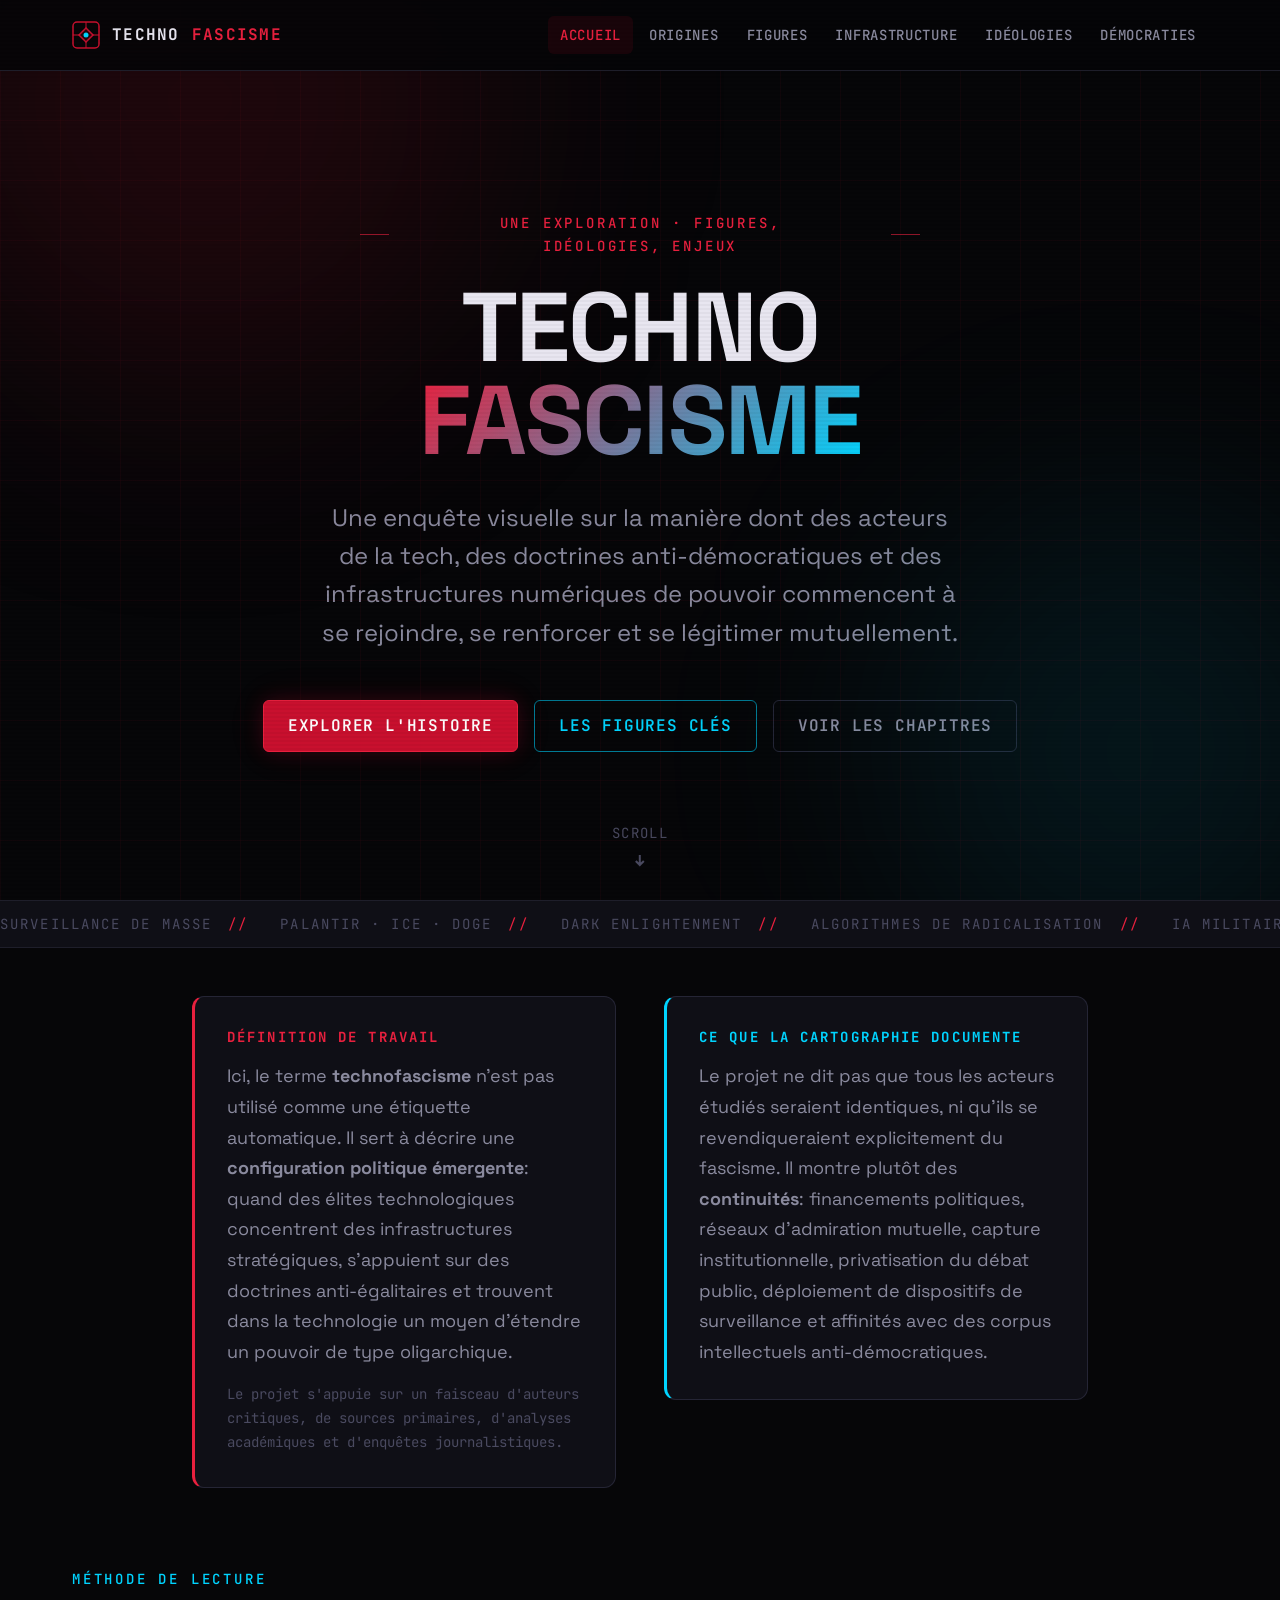
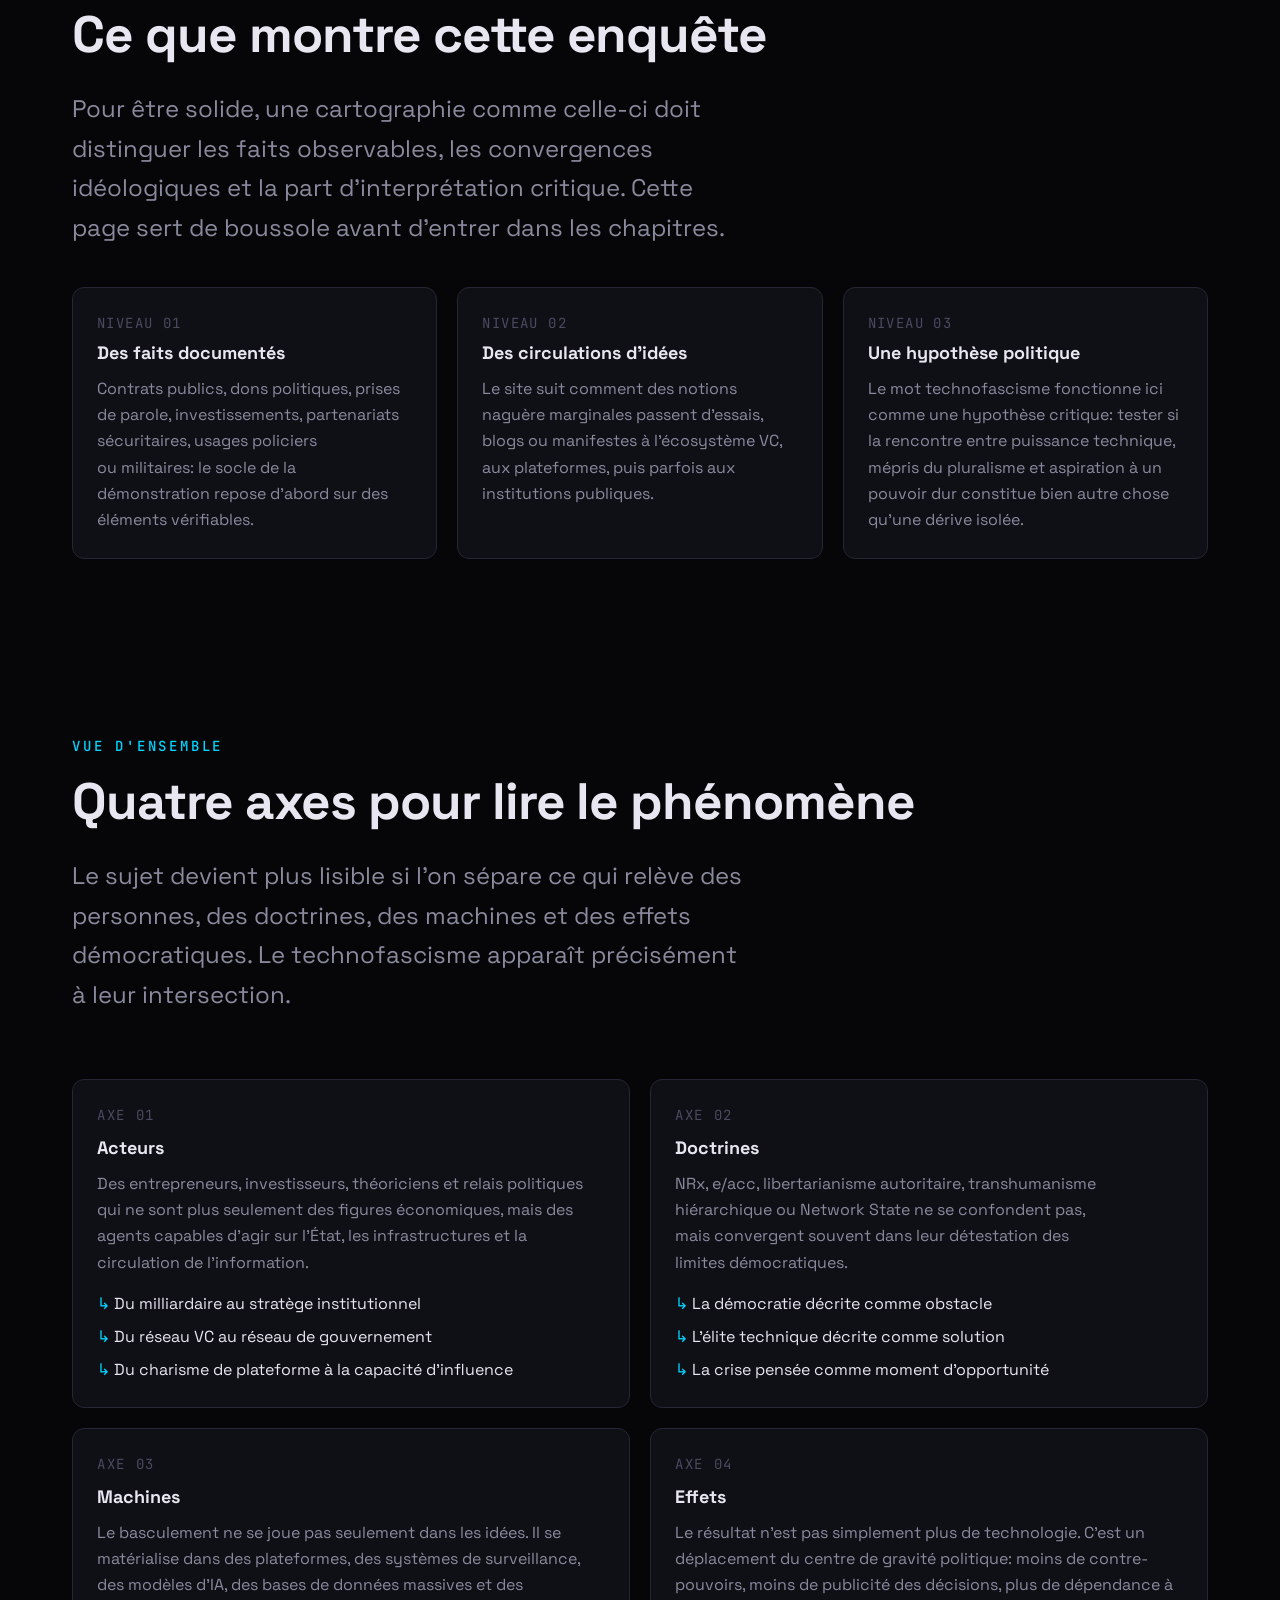
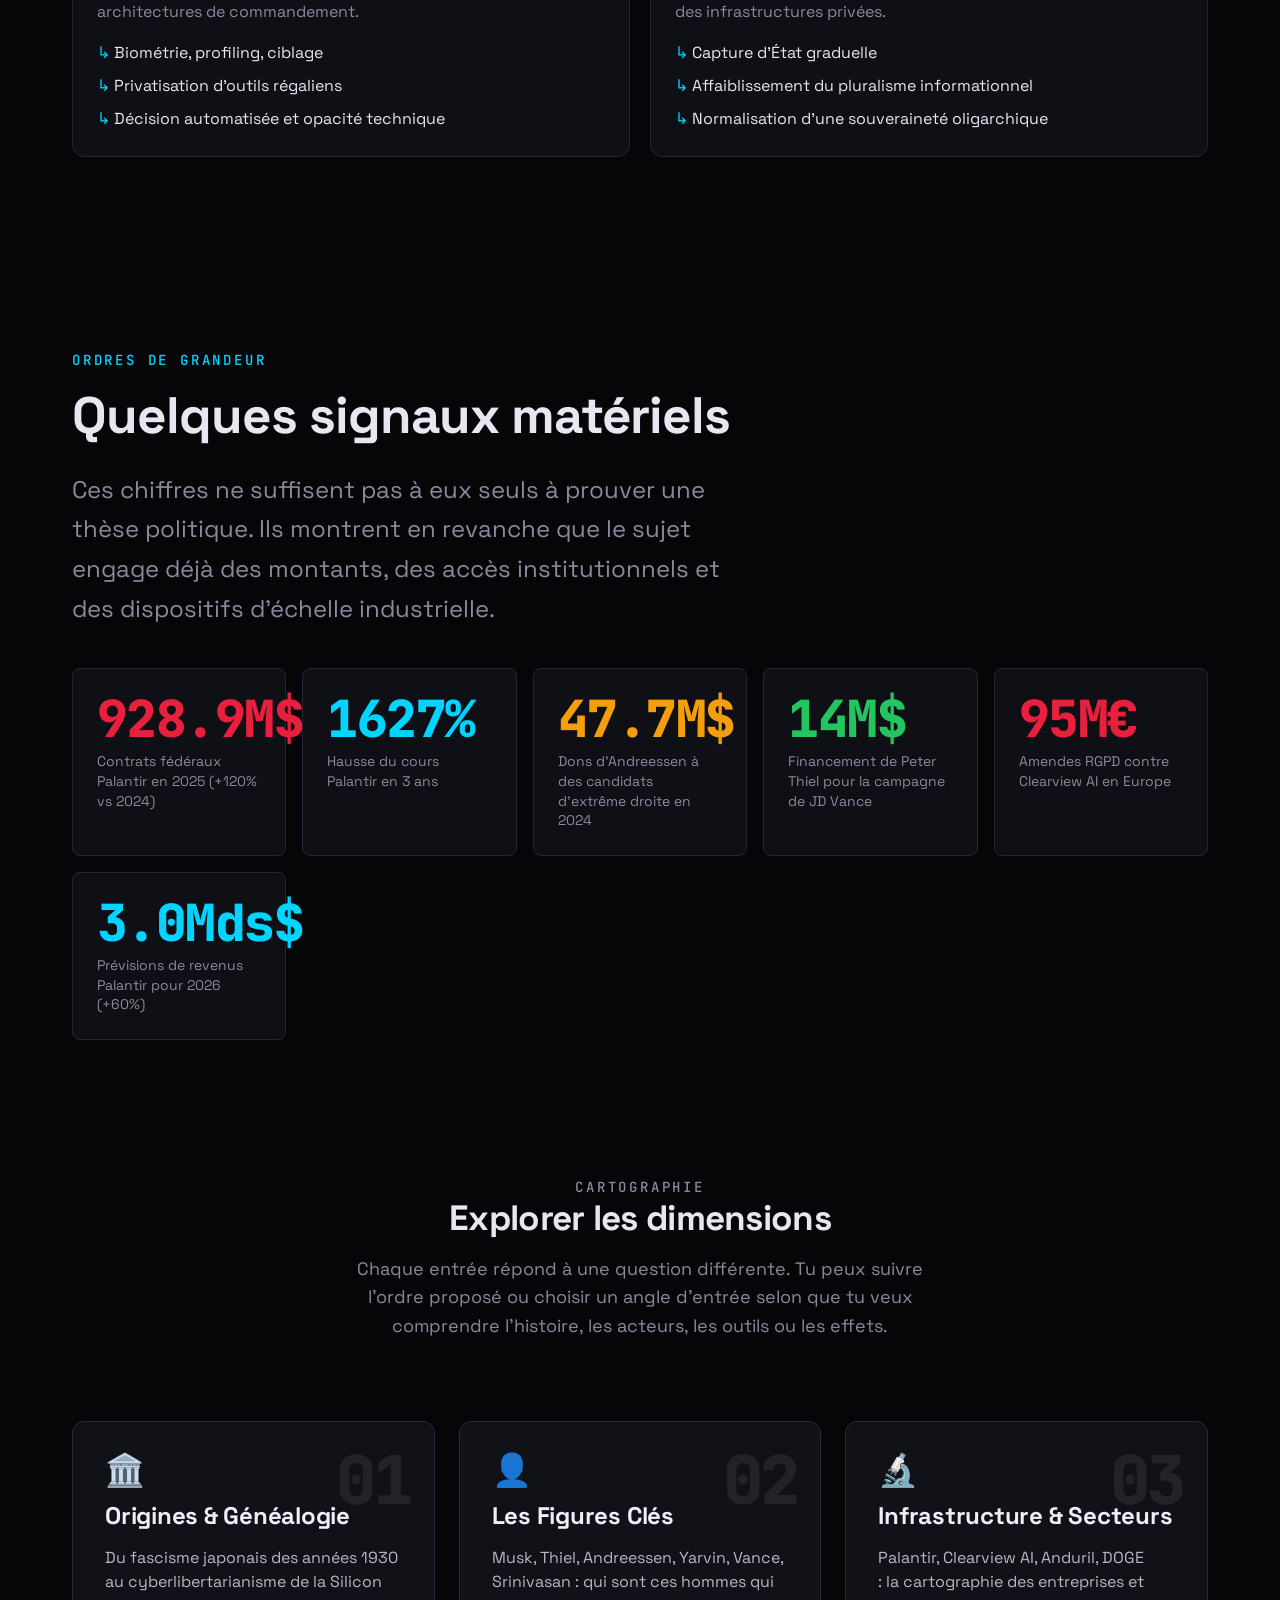
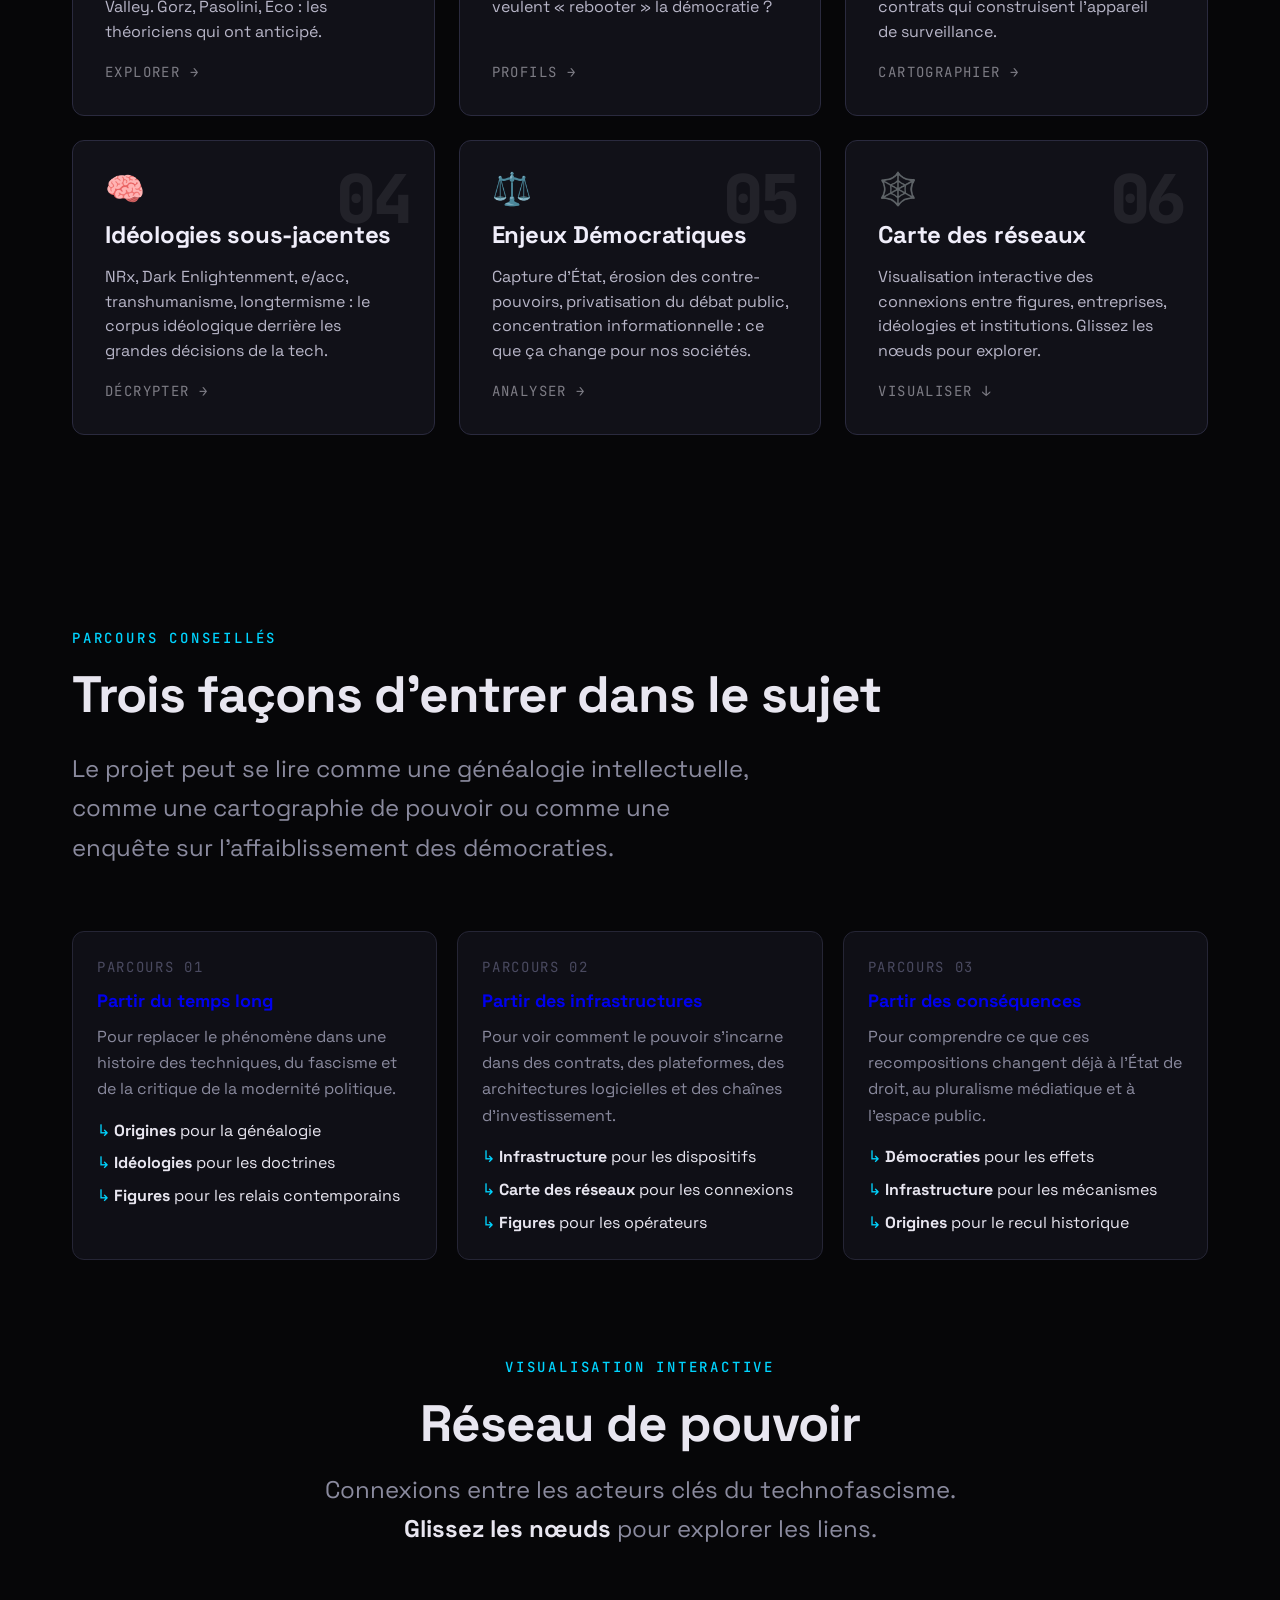
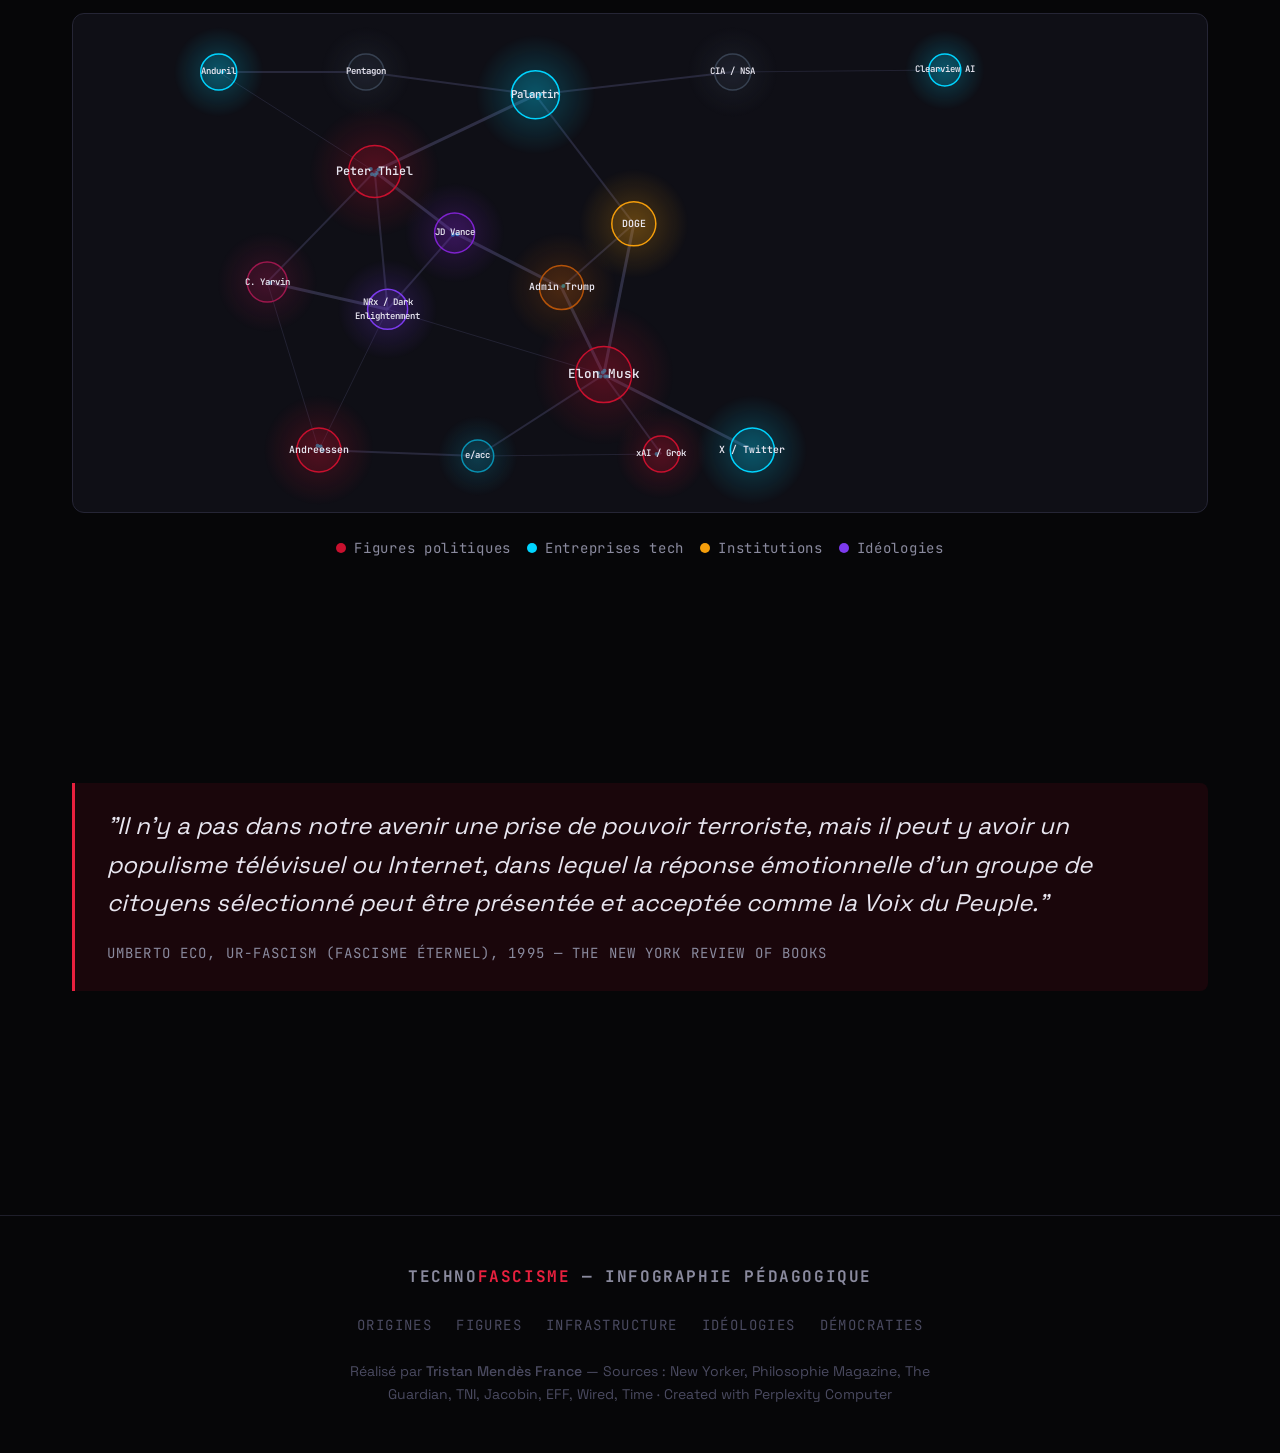
==== commit 76ab3993: "MAJ codex" ====
--- a/index.html
+++ b/index.html
@@ -62,6 +62,99 @@
   }
   .definition-box.cyan-box h3 { color: var(--color-cyan); }
 
+  .home-method {
+    max-width: var(--content-wide);
+    margin: 0 auto;
+    padding: 0 var(--space-8) var(--space-20);
+  }
+
+  .method-grid,
+  .reading-grid {
+    display: grid;
+    grid-template-columns: repeat(3, minmax(0, 1fr));
+    gap: var(--space-5);
+  }
+
+  .panorama-grid {
+    display: grid;
+    grid-template-columns: repeat(2, minmax(0, 1fr));
+    gap: var(--space-5);
+    margin-top: var(--space-10);
+  }
+
+  .method-card,
+  .panorama-card,
+  .reading-card {
+    background: var(--color-surface-card);
+    border: 1px solid var(--color-border);
+    border-radius: var(--radius-xl);
+    padding: var(--space-6);
+  }
+
+  .reading-card {
+    text-decoration: none;
+    transition: border-color var(--transition), transform var(--transition), box-shadow var(--transition);
+  }
+
+  .reading-card:hover {
+    transform: translateY(-2px);
+    border-color: var(--color-border-bright);
+    box-shadow: var(--shadow-card);
+  }
+
+  .method-card h3,
+  .panorama-card h3,
+  .reading-card h3 {
+    font-size: var(--text-base);
+    font-weight: 700;
+    margin-bottom: var(--space-3);
+  }
+
+  .method-card p,
+  .panorama-card p,
+  .reading-card p {
+    font-size: var(--text-sm);
+    color: var(--color-text-muted);
+    line-height: 1.65;
+    max-width: 100%;
+  }
+
+  .panorama-kicker,
+  .reading-kicker {
+    font-family: var(--font-mono);
+    font-size: var(--text-xs);
+    letter-spacing: 0.12em;
+    text-transform: uppercase;
+    color: var(--color-text-faint);
+    margin-bottom: var(--space-3);
+  }
+
+  .panorama-card ul,
+  .reading-card ul {
+    list-style: none;
+    display: grid;
+    gap: var(--space-2);
+    margin-top: var(--space-4);
+  }
+
+  .panorama-card li,
+  .reading-card li {
+    color: var(--color-text);
+    font-size: var(--text-sm);
+    line-height: 1.55;
+    max-width: 100%;
+  }
+
+  .panorama-card li::before,
+  .reading-card li::before {
+    content: '↳ ';
+    color: var(--color-cyan);
+  }
+
+  .reading-card strong {
+    color: var(--color-text);
+  }
+
   .hub-intro {
     max-width: var(--content-default);
     margin: 0 auto;
@@ -154,6 +247,12 @@
   @keyframes marquee {
     0% { transform: translateX(0); }
     100% { transform: translateX(-50%); }
+  }
+
+  @media (max-width: 768px) {
+    .method-grid,
+    .panorama-grid,
+    .reading-grid { grid-template-columns: 1fr; }
   }
 </style>
 </head>
@@ -202,7 +301,7 @@
     <span class="line-2">FASCISME</span>
   </h1>
   <p class="hero-subtitle">
-    Comment les géants de la technologie convergent avec des idéologies autoritaires pour remodeler le pouvoir, éroder les démocraties et construire un nouvel ordre mondial.
+    Une enquête visuelle sur la manière dont des acteurs de la tech, des doctrines anti-démocratiques et des infrastructures numériques de pouvoir commencent à se rejoindre, se renforcer et se légitimer mutuellement.
   </p>
   <div class="hero-cta-group">
     <a href="pages/origines.html" class="btn btn-primary">Explorer l'histoire</a>
@@ -253,13 +352,94 @@
 <section aria-label="Définitions clés">
   <div class="hero-definition fade-in">
     <div class="definition-box">
-      <h3>Définition</h3>
-      <p>Le technofascisme désigne la <strong>convergence d'un libertarianisme autoritaire avec des pratiques et imaginaires fascistes</strong>, dans laquelle les outils technologiques modernes deviennent le vecteur d'un coup d'État graduel contre les institutions démocratiques.</p>
-      <p style="margin-top:1rem; font-size: var(--text-xs); color: var(--color-text-faint); font-family: var(--font-mono);">— Tesquet & Hadjadji, Divergences, 2025</p>
+      <h3>Définition de travail</h3>
+      <p>Ici, le terme <strong>technofascisme</strong> n'est pas utilisé comme une étiquette automatique. Il sert à décrire une <strong>configuration politique émergente</strong>: quand des élites technologiques concentrent des infrastructures stratégiques, s'appuient sur des doctrines anti-égalitaires et trouvent dans la technologie un moyen d'étendre un pouvoir de type oligarchique.</p>
+      <p style="margin-top:1rem; font-size: var(--text-xs); color: var(--color-text-faint); font-family: var(--font-mono);">Le projet s'appuie sur un faisceau d'auteurs critiques, de sources primaires, d'analyses académiques et d'enquêtes journalistiques.</p>
     </div>
     <div class="definition-box cyan-box">
-      <h3>Contexte immédiat</h3>
-      <p>Depuis 2025, des <strong>oligarques de la tech — Musk, Thiel, Andreessen</strong> — ont investi massivement dans l'administration Trump, obtenu un accès sans précédent aux données fédérales, et déploient des outils de surveillance à une échelle jamais vue dans une démocratie libérale.</p>
+      <h3>Ce que la cartographie documente</h3>
+      <p>Le projet ne dit pas que tous les acteurs étudiés seraient identiques, ni qu'ils se revendiqueraient explicitement du fascisme. Il montre plutôt des <strong>continuités</strong>: financements politiques, réseaux d'admiration mutuelle, capture institutionnelle, privatisation du débat public, déploiement de dispositifs de surveillance et affinités avec des corpus intellectuels anti-démocratiques.</p>
+    </div>
+  </div>
+</section>
+
+<!-- METHODE -->
+<section aria-labelledby="method-heading">
+  <div class="home-method">
+    <div class="section-header fade-in" style="margin-bottom:var(--space-10)">
+      <span class="section-eyebrow">Méthode de lecture</span>
+      <h2 id="method-heading" class="section-title">Ce que montre cette enquête</h2>
+      <p class="section-lead">Pour être solide, une cartographie comme celle-ci doit distinguer les faits observables, les convergences idéologiques et la part d'interprétation critique. Cette page sert de boussole avant d'entrer dans les chapitres.</p>
+    </div>
+    <div class="method-grid fade-in">
+      <div class="method-card">
+        <div class="card-label">Niveau 01</div>
+        <h3>Des faits documentés</h3>
+        <p>Contrats publics, dons politiques, prises de parole, investissements, partenariats sécuritaires, usages policiers ou militaires: le socle de la démonstration repose d'abord sur des éléments vérifiables.</p>
+      </div>
+      <div class="method-card">
+        <div class="card-label">Niveau 02</div>
+        <h3>Des circulations d'idées</h3>
+        <p>Le site suit comment des notions naguère marginales passent d'essais, blogs ou manifestes à l'écosystème VC, aux plateformes, puis parfois aux institutions publiques.</p>
+      </div>
+      <div class="method-card">
+        <div class="card-label">Niveau 03</div>
+        <h3>Une hypothèse politique</h3>
+        <p>Le mot technofascisme fonctionne ici comme une hypothèse critique: tester si la rencontre entre puissance technique, mépris du pluralisme et aspiration à un pouvoir dur constitue bien autre chose qu'une dérive isolée.</p>
+      </div>
+    </div>
+  </div>
+</section>
+
+<!-- PANORAMA -->
+<section aria-labelledby="panorama-heading">
+  <div class="section">
+    <div class="section-header fade-in">
+      <span class="section-eyebrow">Vue d'ensemble</span>
+      <h2 id="panorama-heading" class="section-title">Quatre axes pour lire le phénomène</h2>
+      <p class="section-lead">Le sujet devient plus lisible si l'on sépare ce qui relève des personnes, des doctrines, des machines et des effets démocratiques. Le technofascisme apparaît précisément à leur intersection.</p>
+    </div>
+    <div class="panorama-grid fade-in">
+      <div class="panorama-card">
+        <div class="panorama-kicker">Axe 01</div>
+        <h3>Acteurs</h3>
+        <p>Des entrepreneurs, investisseurs, théoriciens et relais politiques qui ne sont plus seulement des figures économiques, mais des agents capables d'agir sur l'État, les infrastructures et la circulation de l'information.</p>
+        <ul>
+          <li>Du milliardaire au stratège institutionnel</li>
+          <li>Du réseau VC au réseau de gouvernement</li>
+          <li>Du charisme de plateforme à la capacité d'influence</li>
+        </ul>
+      </div>
+      <div class="panorama-card">
+        <div class="panorama-kicker">Axe 02</div>
+        <h3>Doctrines</h3>
+        <p>NRx, e/acc, libertarianisme autoritaire, transhumanisme hiérarchique ou Network State ne se confondent pas, mais convergent souvent dans leur détestation des limites démocratiques.</p>
+        <ul>
+          <li>La démocratie décrite comme obstacle</li>
+          <li>L'élite technique décrite comme solution</li>
+          <li>La crise pensée comme moment d'opportunité</li>
+        </ul>
+      </div>
+      <div class="panorama-card">
+        <div class="panorama-kicker">Axe 03</div>
+        <h3>Machines</h3>
+        <p>Le basculement ne se joue pas seulement dans les idées. Il se matérialise dans des plateformes, des systèmes de surveillance, des modèles d'IA, des bases de données massives et des architectures de commandement.</p>
+        <ul>
+          <li>Biométrie, profiling, ciblage</li>
+          <li>Privatisation d'outils régaliens</li>
+          <li>Décision automatisée et opacité technique</li>
+        </ul>
+      </div>
+      <div class="panorama-card">
+        <div class="panorama-kicker">Axe 04</div>
+        <h3>Effets</h3>
+        <p>Le résultat n'est pas simplement plus de technologie. C'est un déplacement du centre de gravité politique: moins de contre-pouvoirs, moins de publicité des décisions, plus de dépendance à des infrastructures privées.</p>
+        <ul>
+          <li>Capture d'État graduelle</li>
+          <li>Affaiblissement du pluralisme informationnel</li>
+          <li>Normalisation d'une souveraineté oligarchique</li>
+        </ul>
+      </div>
     </div>
   </div>
 </section>
@@ -267,7 +447,11 @@
 <!-- STATS -->
 <section aria-labelledby="stats-heading">
   <div class="section">
-    <div id="stats-heading" class="sr-only">Chiffres clés</div>
+    <div class="section-header fade-in" style="margin-bottom:var(--space-10)">
+      <span class="section-eyebrow">Ordres de grandeur</span>
+      <h2 id="stats-heading" class="section-title">Quelques signaux matériels</h2>
+      <p class="section-lead">Ces chiffres ne suffisent pas à eux seuls à prouver une thèse politique. Ils montrent en revanche que le sujet engage déjà des montants, des accès institutionnels et des dispositifs d'échelle industrielle.</p>
+    </div>
     <div class="stats-grid fade-in">
       <div class="stat-card stat-red">
         <div class="stat-number" data-target="970.5" data-suffix="M$">0M$</div>
@@ -302,7 +486,7 @@
   <div class="hub-intro fade-in">
     <p class="section-eyebrow">Cartographie</p>
     <h2 id="chapters-heading">Explorer les dimensions</h2>
-    <p>Six entrées thématiques pour comprendre comment le technofascisme s'organise, se justifie et se déploie.</p>
+    <p>Chaque entrée répond à une question différente. Tu peux suivre l'ordre proposé ou choisir un angle d'entrée selon que tu veux comprendre l'histoire, les acteurs, les outils ou les effets.</p>
   </div>
 
   <div class="hub-section">
@@ -356,6 +540,49 @@
         <div class="hub-card-arrow" aria-hidden="true">Visualiser ↓</div>
       </a>
 
+    </div>
+  </div>
+</section>
+
+<!-- PARCOURS -->
+<section aria-labelledby="reading-heading">
+  <div class="section">
+    <div class="section-header fade-in">
+      <span class="section-eyebrow">Parcours conseillés</span>
+      <h2 id="reading-heading" class="section-title">Trois façons d'entrer dans le sujet</h2>
+      <p class="section-lead">Le projet peut se lire comme une généalogie intellectuelle, comme une cartographie de pouvoir ou comme une enquête sur l'affaiblissement des démocraties.</p>
+    </div>
+    <div class="reading-grid fade-in">
+      <a href="pages/origines.html" class="reading-card">
+        <div class="reading-kicker">Parcours 01</div>
+        <h3>Partir du temps long</h3>
+        <p>Pour replacer le phénomène dans une histoire des techniques, du fascisme et de la critique de la modernité politique.</p>
+        <ul>
+          <li><strong>Origines</strong> pour la généalogie</li>
+          <li><strong>Idéologies</strong> pour les doctrines</li>
+          <li><strong>Figures</strong> pour les relais contemporains</li>
+        </ul>
+      </a>
+      <a href="pages/infrastructure.html" class="reading-card">
+        <div class="reading-kicker">Parcours 02</div>
+        <h3>Partir des infrastructures</h3>
+        <p>Pour voir comment le pouvoir s'incarne dans des contrats, des plateformes, des architectures logicielles et des chaînes d'investissement.</p>
+        <ul>
+          <li><strong>Infrastructure</strong> pour les dispositifs</li>
+          <li><strong>Carte des réseaux</strong> pour les connexions</li>
+          <li><strong>Figures</strong> pour les opérateurs</li>
+        </ul>
+      </a>
+      <a href="pages/democraties.html" class="reading-card">
+        <div class="reading-kicker">Parcours 03</div>
+        <h3>Partir des conséquences</h3>
+        <p>Pour comprendre ce que ces recompositions changent déjà à l'État de droit, au pluralisme médiatique et à l'espace public.</p>
+        <ul>
+          <li><strong>Démocraties</strong> pour les effets</li>
+          <li><strong>Infrastructure</strong> pour les mécanismes</li>
+          <li><strong>Origines</strong> pour le recul historique</li>
+        </ul>
+      </a>
     </div>
   </div>
 </section>
--- a/css/style.css
+++ b/css/style.css
@@ -1434,3 +1434,24 @@
   .stats-grid { grid-template-columns: 1fr; }
   .hero-cta-group { flex-direction: column; align-items: center; }
 }
+
+@media (prefers-reduced-motion: reduce) {
+  html {
+    scroll-behavior: auto;
+  }
+
+  *, *::before, *::after {
+    animation-duration: 0.01ms !important;
+    animation-iteration-count: 1 !important;
+    transition-duration: 0.01ms !important;
+  }
+
+  .hero-grid-bg,
+  .hero-glow,
+  .marquee-track,
+  .hero-scroll-hint,
+  .glitch::before,
+  .glitch::after {
+    animation: none !important;
+  }
+}
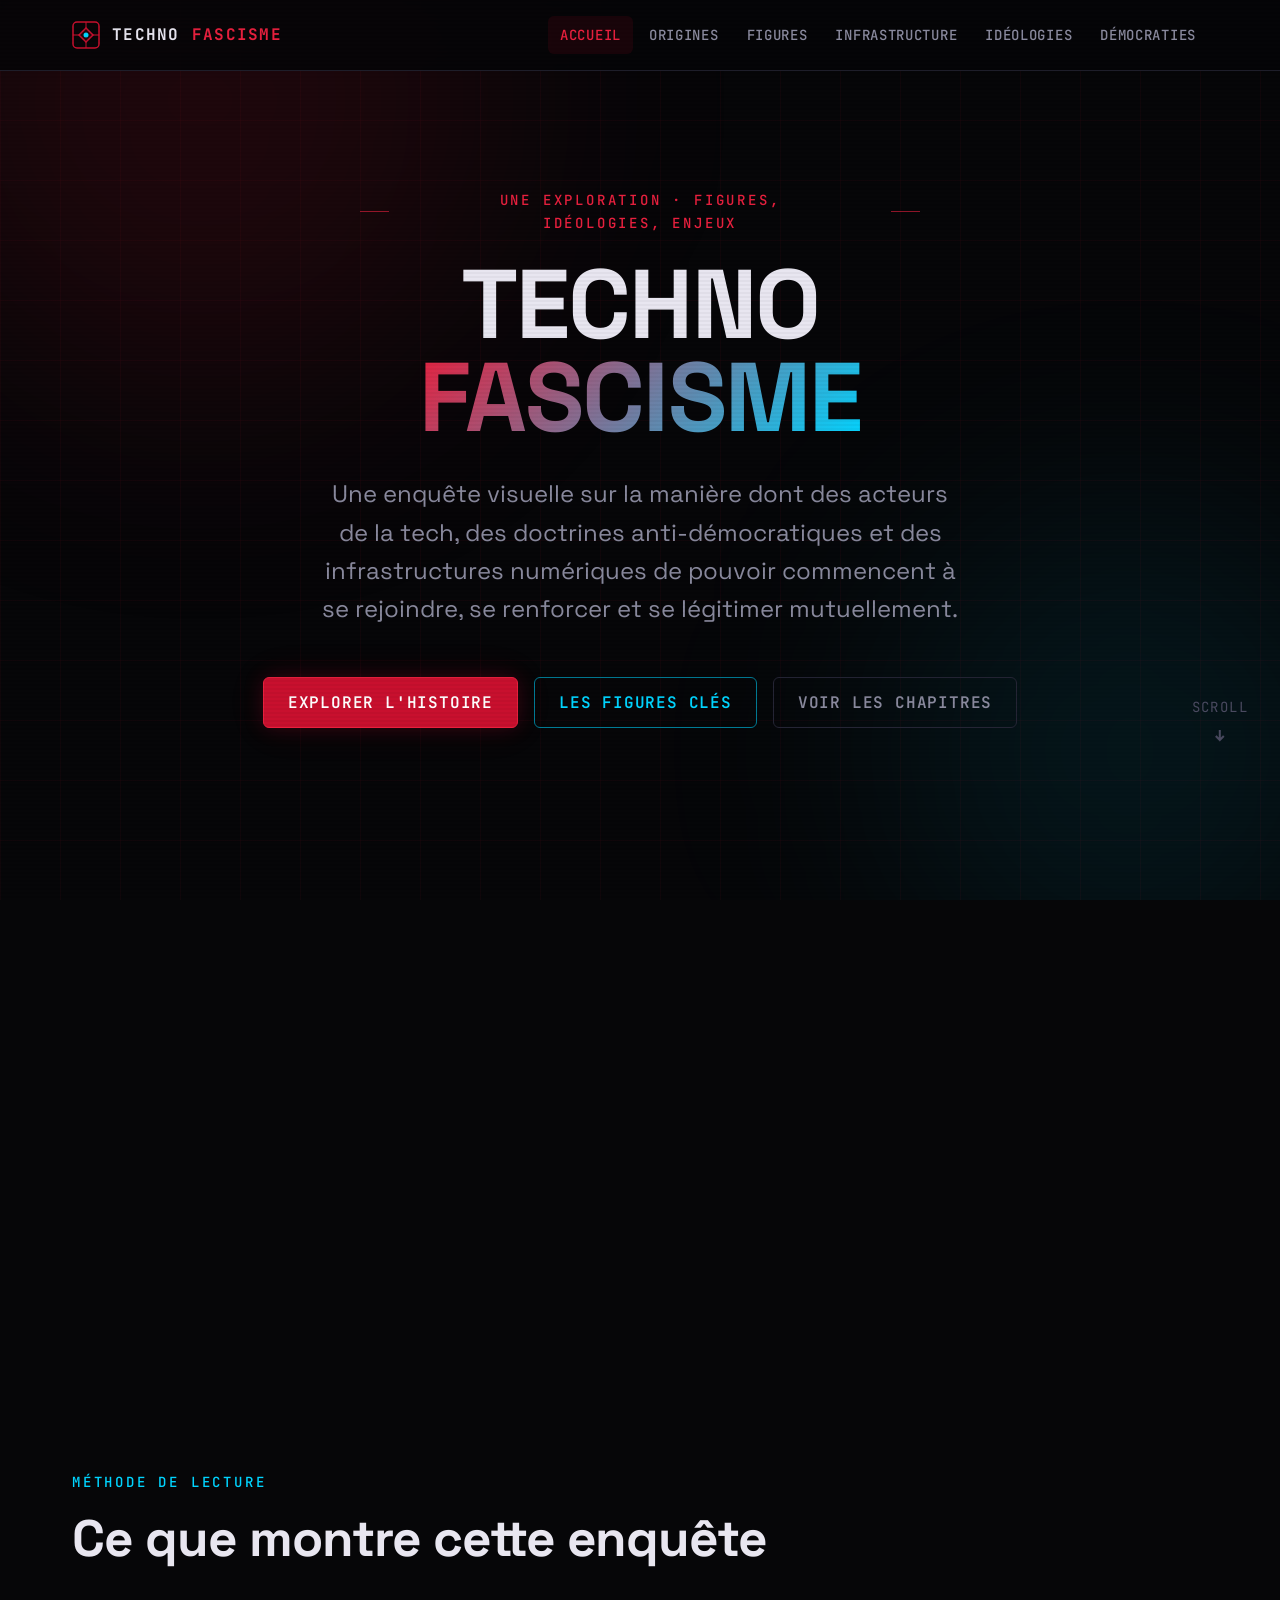
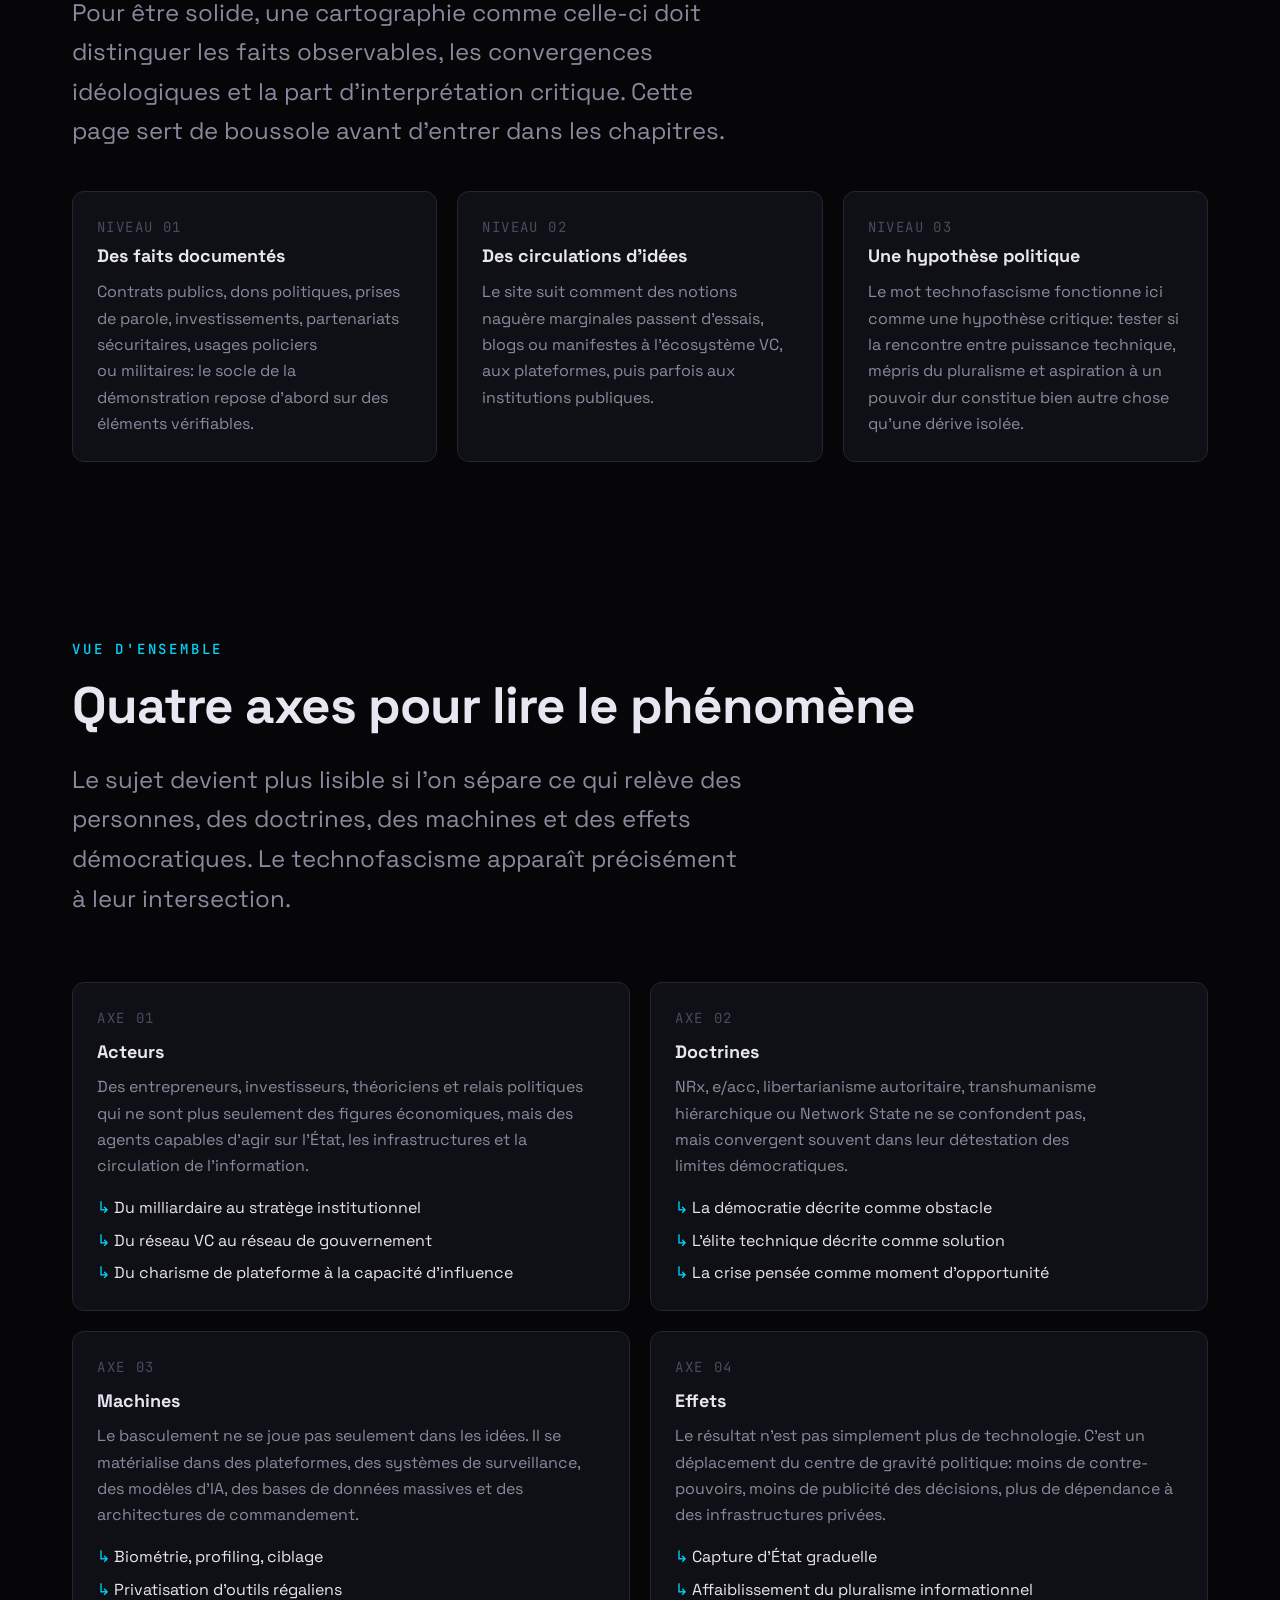
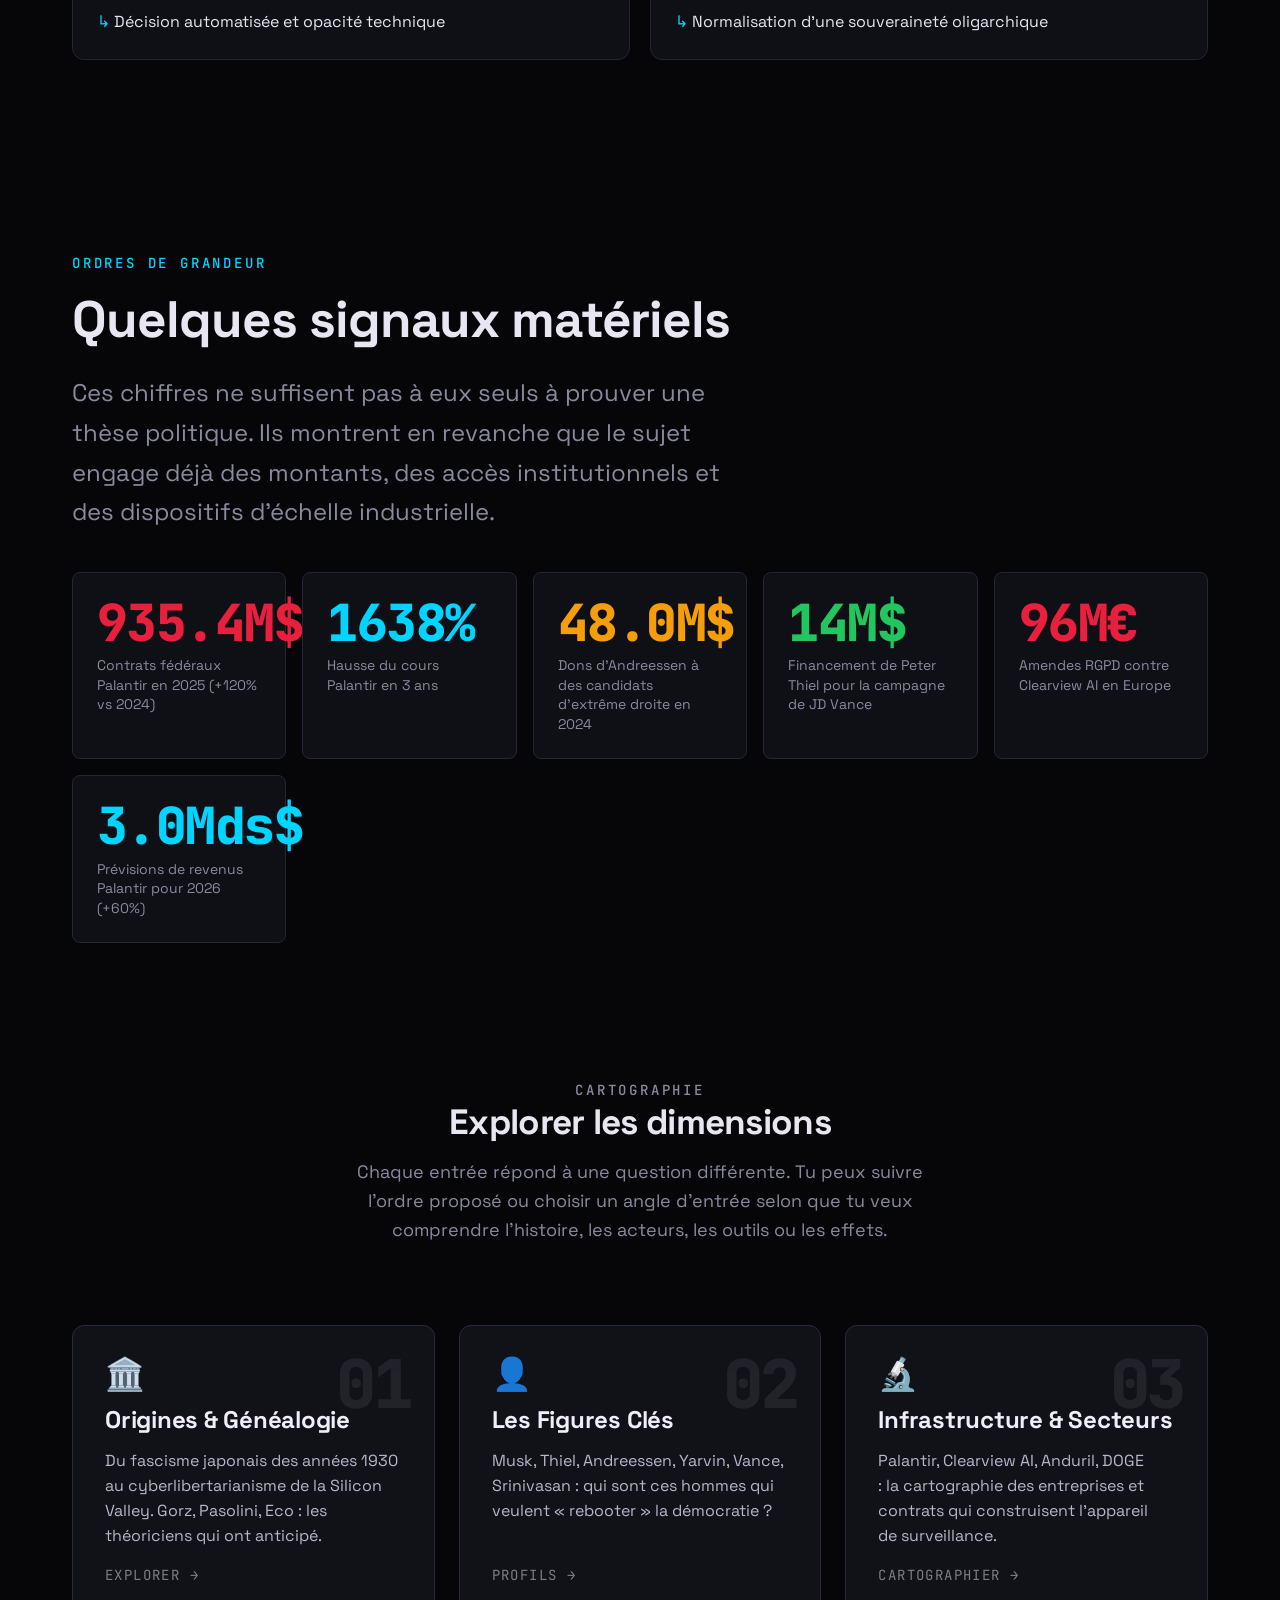
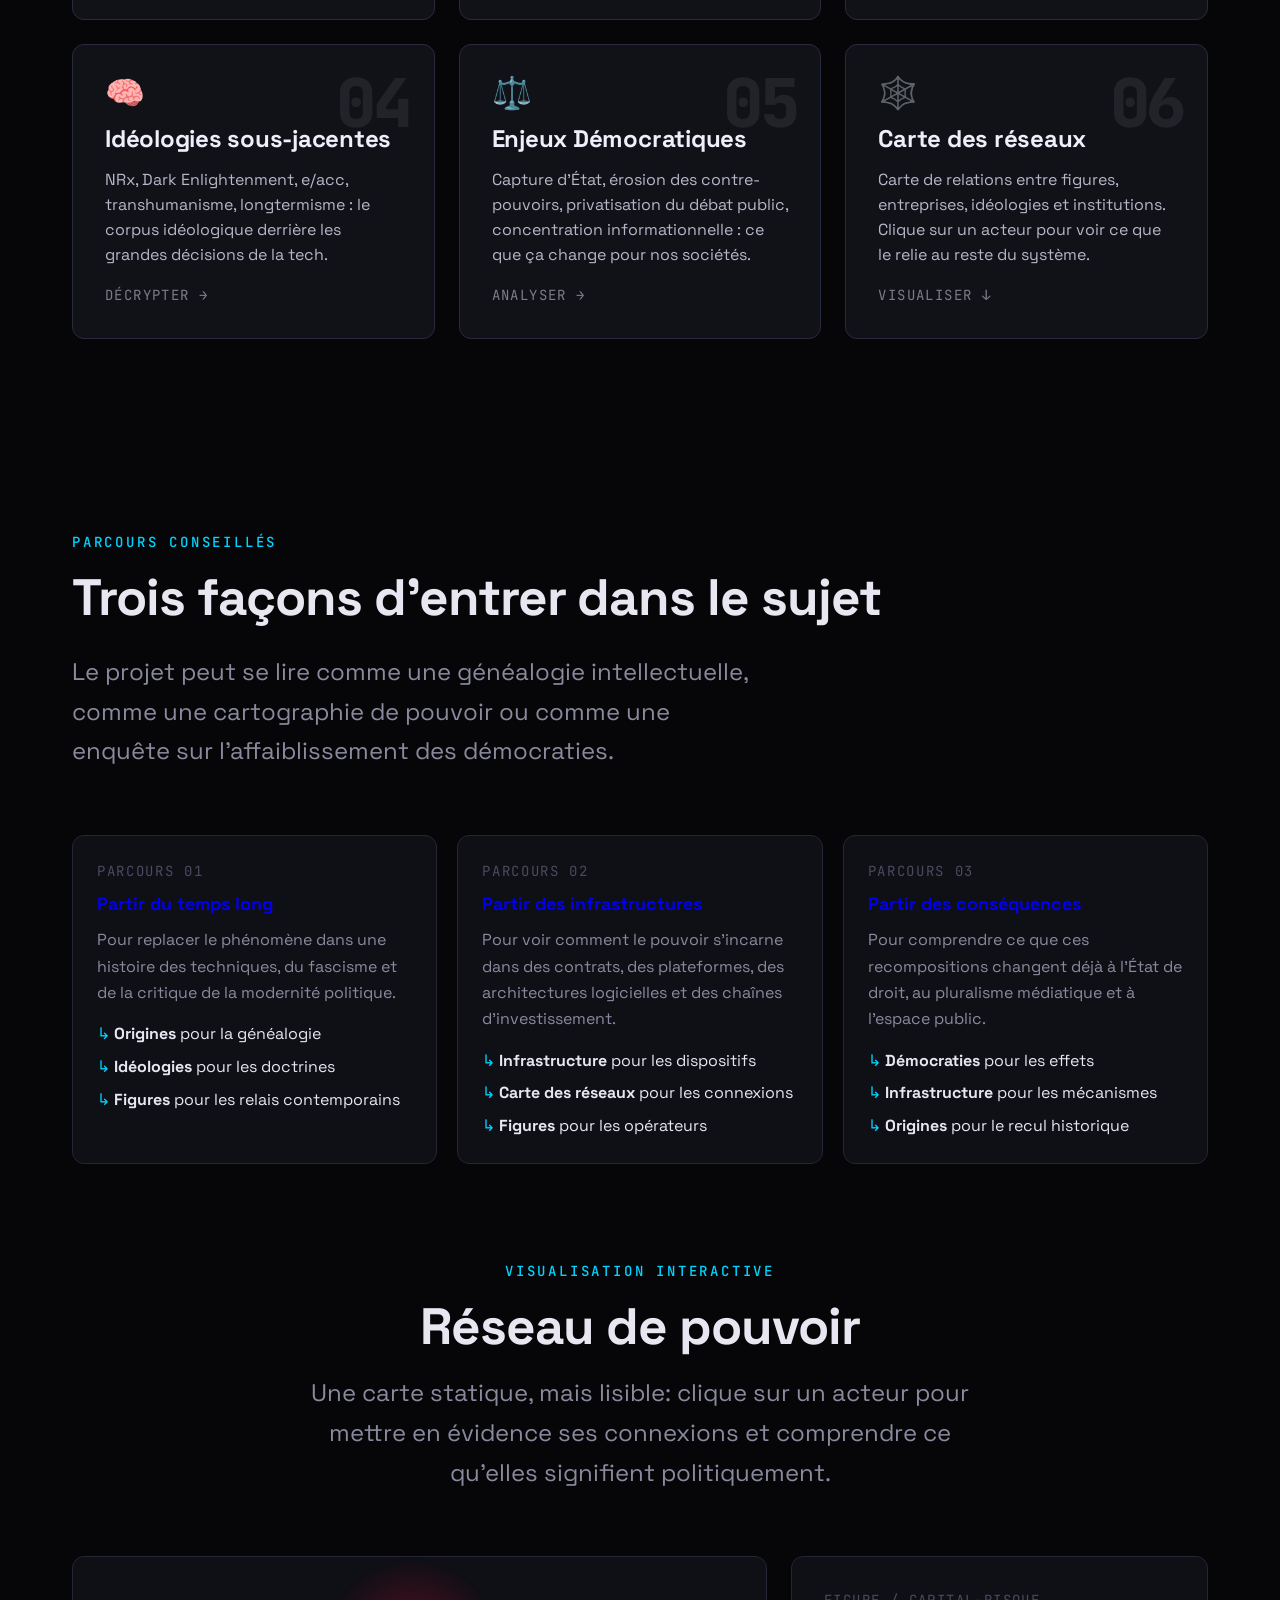
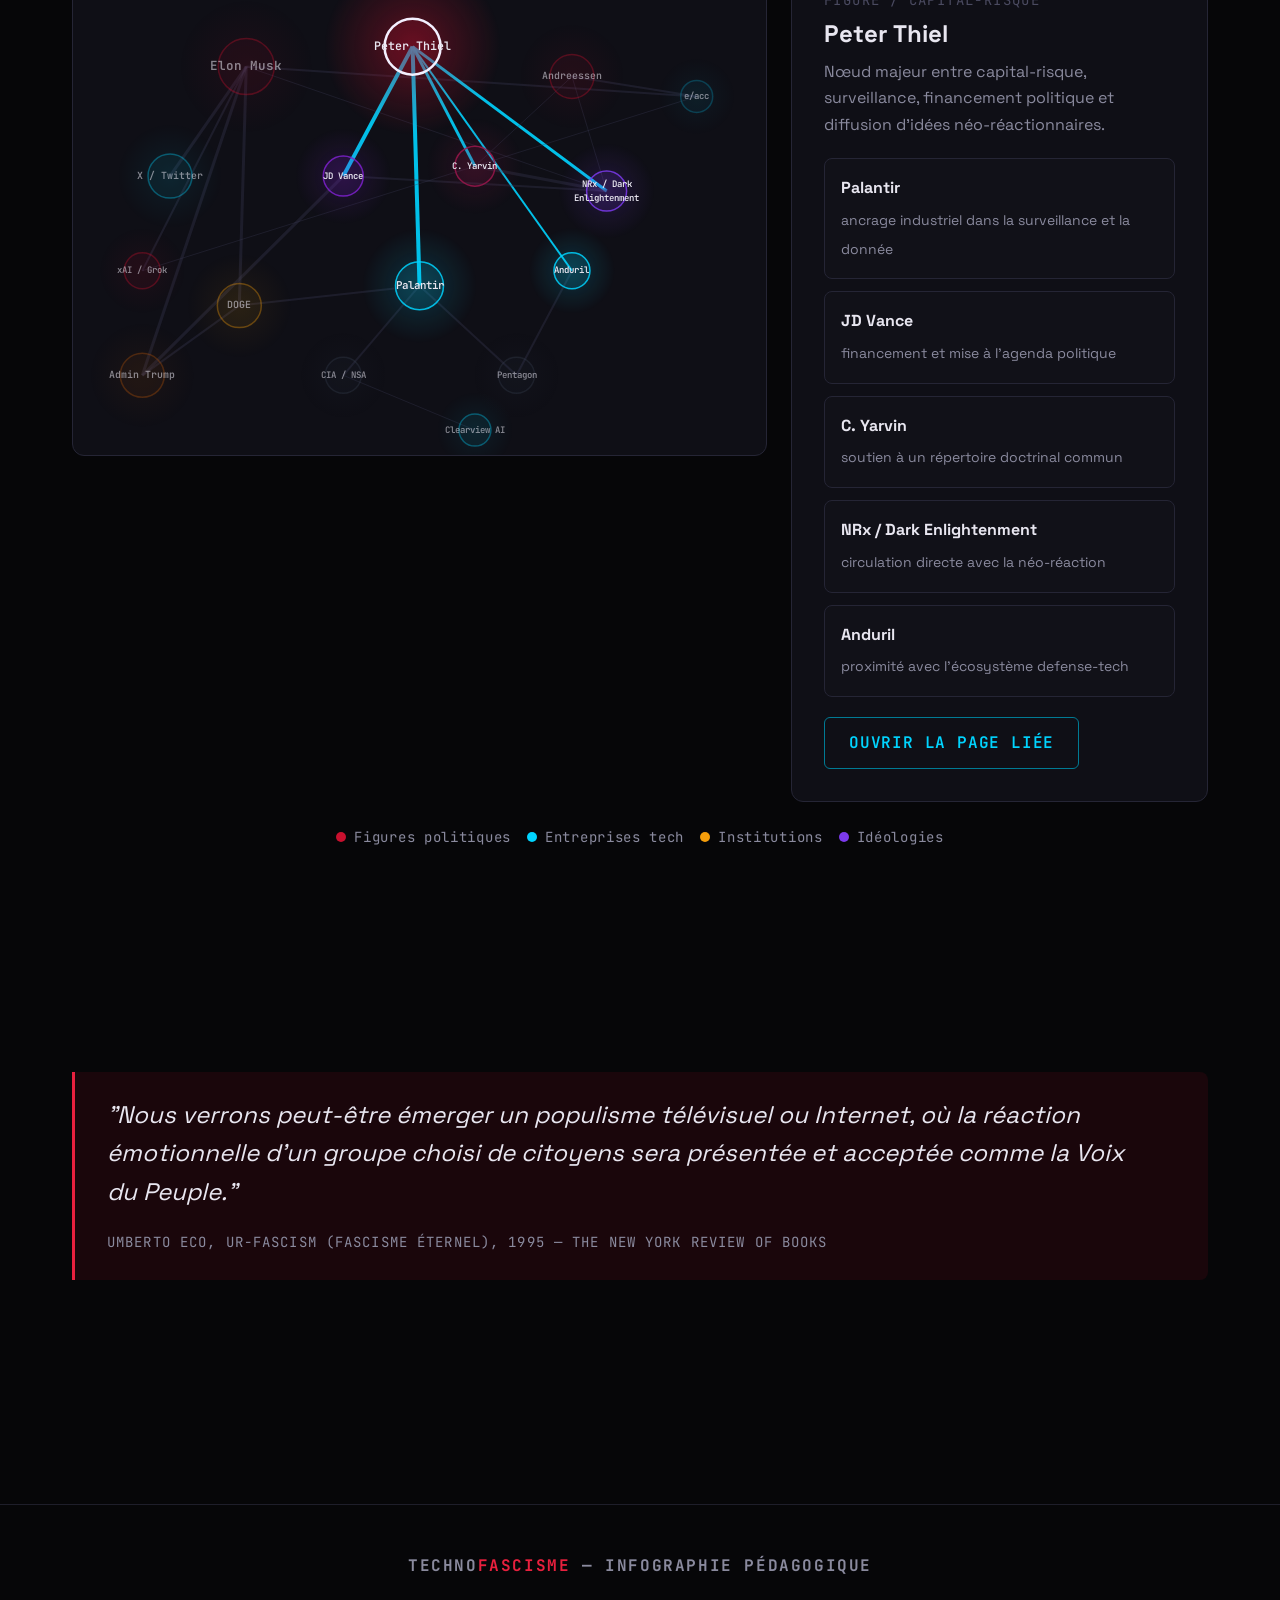
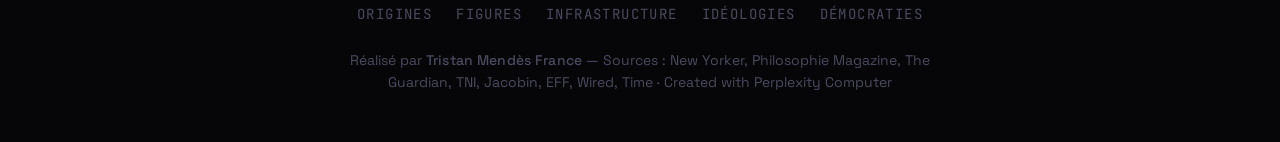
==== commit 55d8bf78: "codex V2" ====
--- a/index.html
+++ b/index.html
@@ -155,6 +155,53 @@
     color: var(--color-text);
   }
 
+  .network-layout {
+    display: grid;
+    grid-template-columns: minmax(0, 1.5fr) minmax(320px, 0.9fr);
+    gap: var(--space-6);
+    align-items: stretch;
+  }
+
+  .network-detail {
+    display: flex;
+    flex-direction: column;
+    gap: var(--space-5);
+    min-height: 500px;
+  }
+
+  .network-detail p {
+    max-width: 100%;
+  }
+
+  .network-links {
+    display: grid;
+    gap: var(--space-3);
+  }
+
+  .network-link-item {
+    padding: var(--space-4);
+    border: 1px solid var(--color-border);
+    border-radius: var(--radius-lg);
+    background: var(--color-surface-2);
+  }
+
+  .network-link-item strong {
+    display: block;
+    margin-bottom: var(--space-1);
+    color: var(--color-text);
+    font-size: var(--text-sm);
+  }
+
+  .network-link-item span {
+    color: var(--color-text-muted);
+    font-size: var(--text-xs);
+    line-height: 1.5;
+  }
+
+  .network-cta {
+    margin-top: auto;
+  }
+
   .hub-intro {
     max-width: var(--content-default);
     margin: 0 auto;
@@ -252,7 +299,8 @@
   @media (max-width: 768px) {
     .method-grid,
     .panorama-grid,
-    .reading-grid { grid-template-columns: 1fr; }
+    .reading-grid,
+    .network-layout { grid-template-columns: 1fr; }
   }
 </style>
 </head>
@@ -317,37 +365,6 @@
   </div>
 </section>
 
-<!-- MARQUEE -->
-<div class="marquee-wrapper" aria-hidden="true">
-  <div class="marquee-track">
-    <span class="marquee-item">Surveillance de masse</span>
-    <span class="marquee-item">Palantir · ICE · DOGE</span>
-    <span class="marquee-item">Dark Enlightenment</span>
-    <span class="marquee-item">Algorithmes de radicalisation</span>
-    <span class="marquee-item">IA militaire · Anduril</span>
-    <span class="marquee-item">Capture d'État</span>
-    <span class="marquee-item">Post-humanisme</span>
-    <span class="marquee-item">Curtis Yarvin · NRx</span>
-    <span class="marquee-item">Peter Thiel · Fondateurs Fund</span>
-    <span class="marquee-item">Accélérationnisme e/acc</span>
-    <span class="marquee-item">Network State</span>
-    <span class="marquee-item">Libertarianisme autoritaire</span>
-    <!-- Duplicate for seamless loop -->
-    <span class="marquee-item">Surveillance de masse</span>
-    <span class="marquee-item">Palantir · ICE · DOGE</span>
-    <span class="marquee-item">Dark Enlightenment</span>
-    <span class="marquee-item">Algorithmes de radicalisation</span>
-    <span class="marquee-item">IA militaire · Anduril</span>
-    <span class="marquee-item">Capture d'État</span>
-    <span class="marquee-item">Post-humanisme</span>
-    <span class="marquee-item">Curtis Yarvin · NRx</span>
-    <span class="marquee-item">Peter Thiel · Fondateurs Fund</span>
-    <span class="marquee-item">Accélérationnisme e/acc</span>
-    <span class="marquee-item">Network State</span>
-    <span class="marquee-item">Libertarianisme autoritaire</span>
-  </div>
-</div>
-
 <!-- DEFINITION -->
 <section aria-label="Définitions clés">
   <div class="hero-definition fade-in">
@@ -536,7 +553,7 @@
         <span class="hub-card-number" aria-hidden="true">06</span>
         <div class="hub-card-emoji" aria-hidden="true">🕸️</div>
         <h3>Carte des réseaux</h3>
-        <p>Visualisation interactive des connexions entre figures, entreprises, idéologies et institutions. Glissez les nœuds pour explorer.</p>
+        <p>Carte de relations entre figures, entreprises, idéologies et institutions. Clique sur un acteur pour voir ce que le relie au reste du système.</p>
         <div class="hub-card-arrow" aria-hidden="true">Visualiser ↓</div>
       </a>
 
@@ -593,10 +610,23 @@
     <div class="section-header fade-in" style="text-align:center">
       <span class="section-eyebrow">Visualisation interactive</span>
       <h2 id="network-heading" class="section-title" style="margin:0 auto">Réseau de pouvoir</h2>
-      <p class="section-lead" style="margin:var(--space-4) auto 0">Connexions entre les acteurs clés du technofascisme. <strong style="color:var(--color-text)">Glissez les nœuds</strong> pour explorer les liens.</p>
-    </div>
-    <div class="network-container fade-in" style="margin-top:var(--space-8)">
-      <canvas id="network-canvas" role="img" aria-label="Réseau de connexions entre acteurs du technofascisme"></canvas>
+      <p class="section-lead" style="margin:var(--space-4) auto 0">Une carte statique, mais lisible: clique sur un acteur pour mettre en évidence ses connexions et comprendre ce qu'elles signifient politiquement.</p>
+    </div>
+    <div class="network-layout fade-in" style="margin-top:var(--space-8)">
+      <div class="network-container">
+        <canvas id="network-canvas" role="img" aria-label="Réseau de connexions entre acteurs du technofascisme"></canvas>
+      </div>
+      <aside class="card network-detail" aria-live="polite">
+        <div>
+          <div class="card-label" id="network-detail-kicker">Lecture guidée</div>
+          <h3 id="network-detail-title">Peter Thiel</h3>
+          <p id="network-detail-body">Sélectionne un nœud pour voir pourquoi il compte, quels acteurs lui sont reliés et par quel type de relation.</p>
+        </div>
+        <div class="network-links" id="network-detail-links"></div>
+        <div class="network-cta">
+          <a id="network-detail-link" href="pages/figures.html" class="btn btn-secondary">Ouvrir la page liée</a>
+        </div>
+      </aside>
     </div>
     <div class="network-legend fade-in">
       <div class="legend-item">
@@ -624,7 +654,7 @@
   <div class="section">
     <div class="quote-block fade-in">
       <blockquote>
-        "Il n'y a pas dans notre avenir une prise de pouvoir terroriste, mais il peut y avoir un populisme télévisuel ou Internet, dans lequel la réponse émotionnelle d'un groupe de citoyens sélectionné peut être présentée et acceptée comme la Voix du Peuple."
+        "Nous verrons peut-être émerger un populisme télévisuel ou Internet, où la réaction émotionnelle d'un groupe choisi de citoyens sera présentée et acceptée comme la Voix du Peuple."
       </blockquote>
       <cite>Umberto Eco, Ur-Fascism (Fascisme Éternel), 1995 — The New York Review of Books</cite>
     </div>
--- a/css/style.css
+++ b/css/style.css
@@ -224,9 +224,15 @@
   overflow: hidden;
 }
 
+.page-hero > *:not(.hero-grid-bg):not(.hero-glow-red):not(.hero-glow-cyan) {
+  position: relative;
+  z-index: 1;
+}
+
 .hero-grid-bg {
   position: absolute;
   inset: 0;
+  pointer-events: none;
   background-image:
     linear-gradient(rgba(200, 16, 46, 0.05) 1px, transparent 1px),
     linear-gradient(90deg, rgba(200, 16, 46, 0.05) 1px, transparent 1px);
@@ -988,13 +994,13 @@
   border: 1px solid var(--color-border);
   border-radius: var(--radius-xl);
   overflow: hidden;
-  cursor: grab;
-}
-
-.network-container:active { cursor: grabbing; }
+  cursor: default;
+}
 
 .network-container canvas {
   display: block;
+  width: 100%;
+  height: 100%;
 }
 
 /* ── Ideology pills grid ─────────────────────────────────────── */
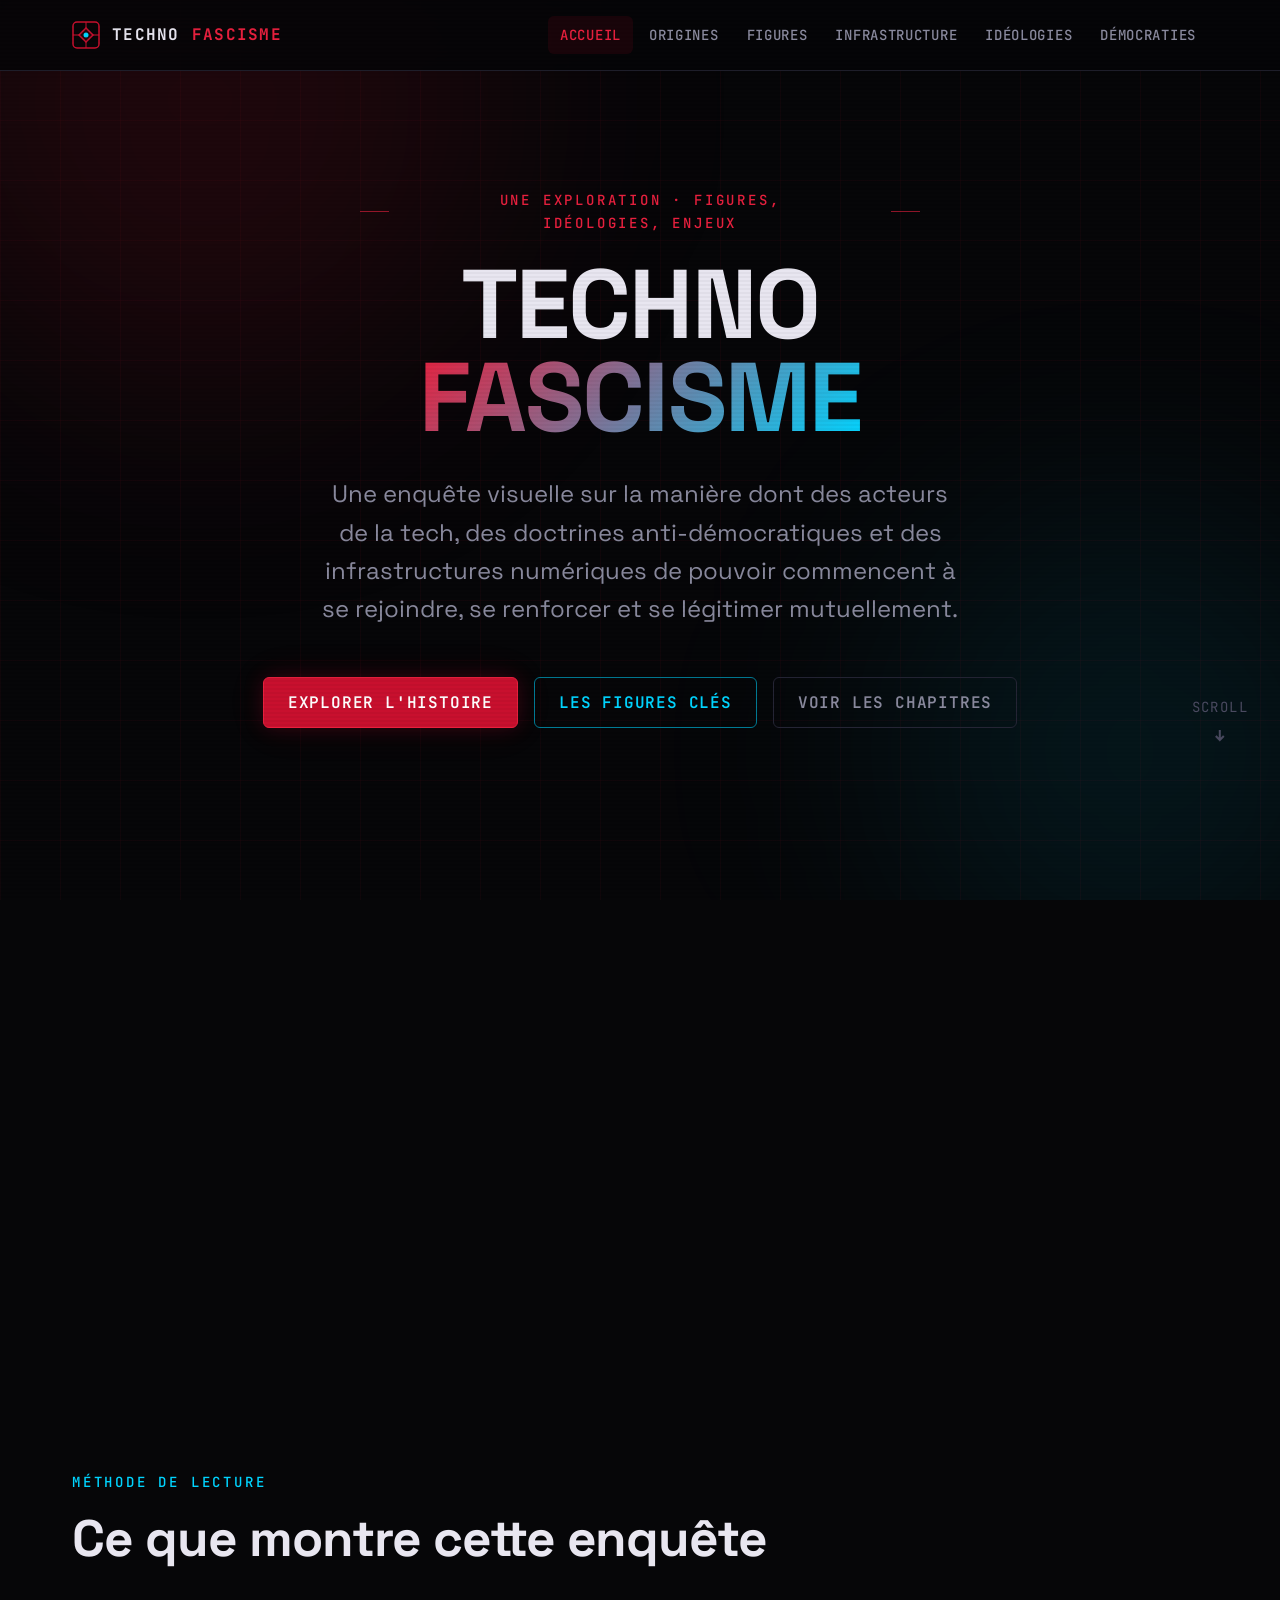
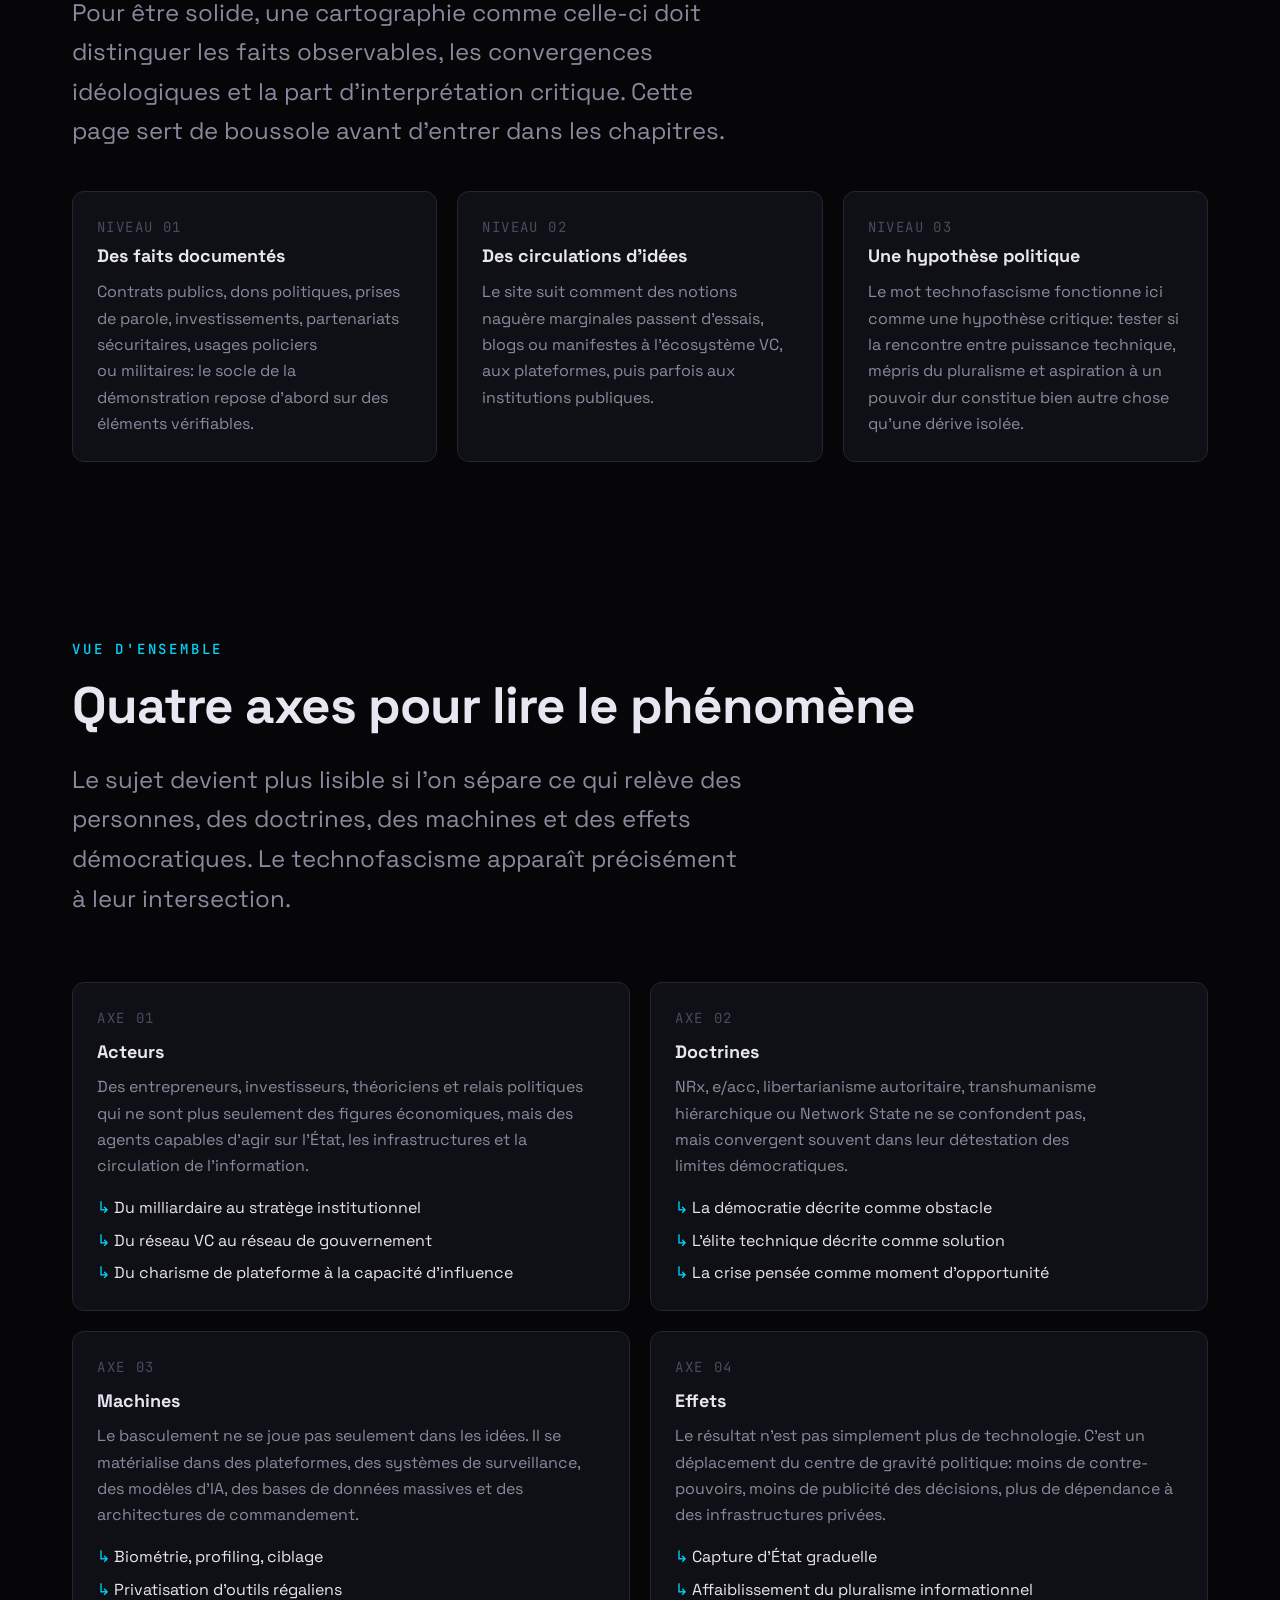
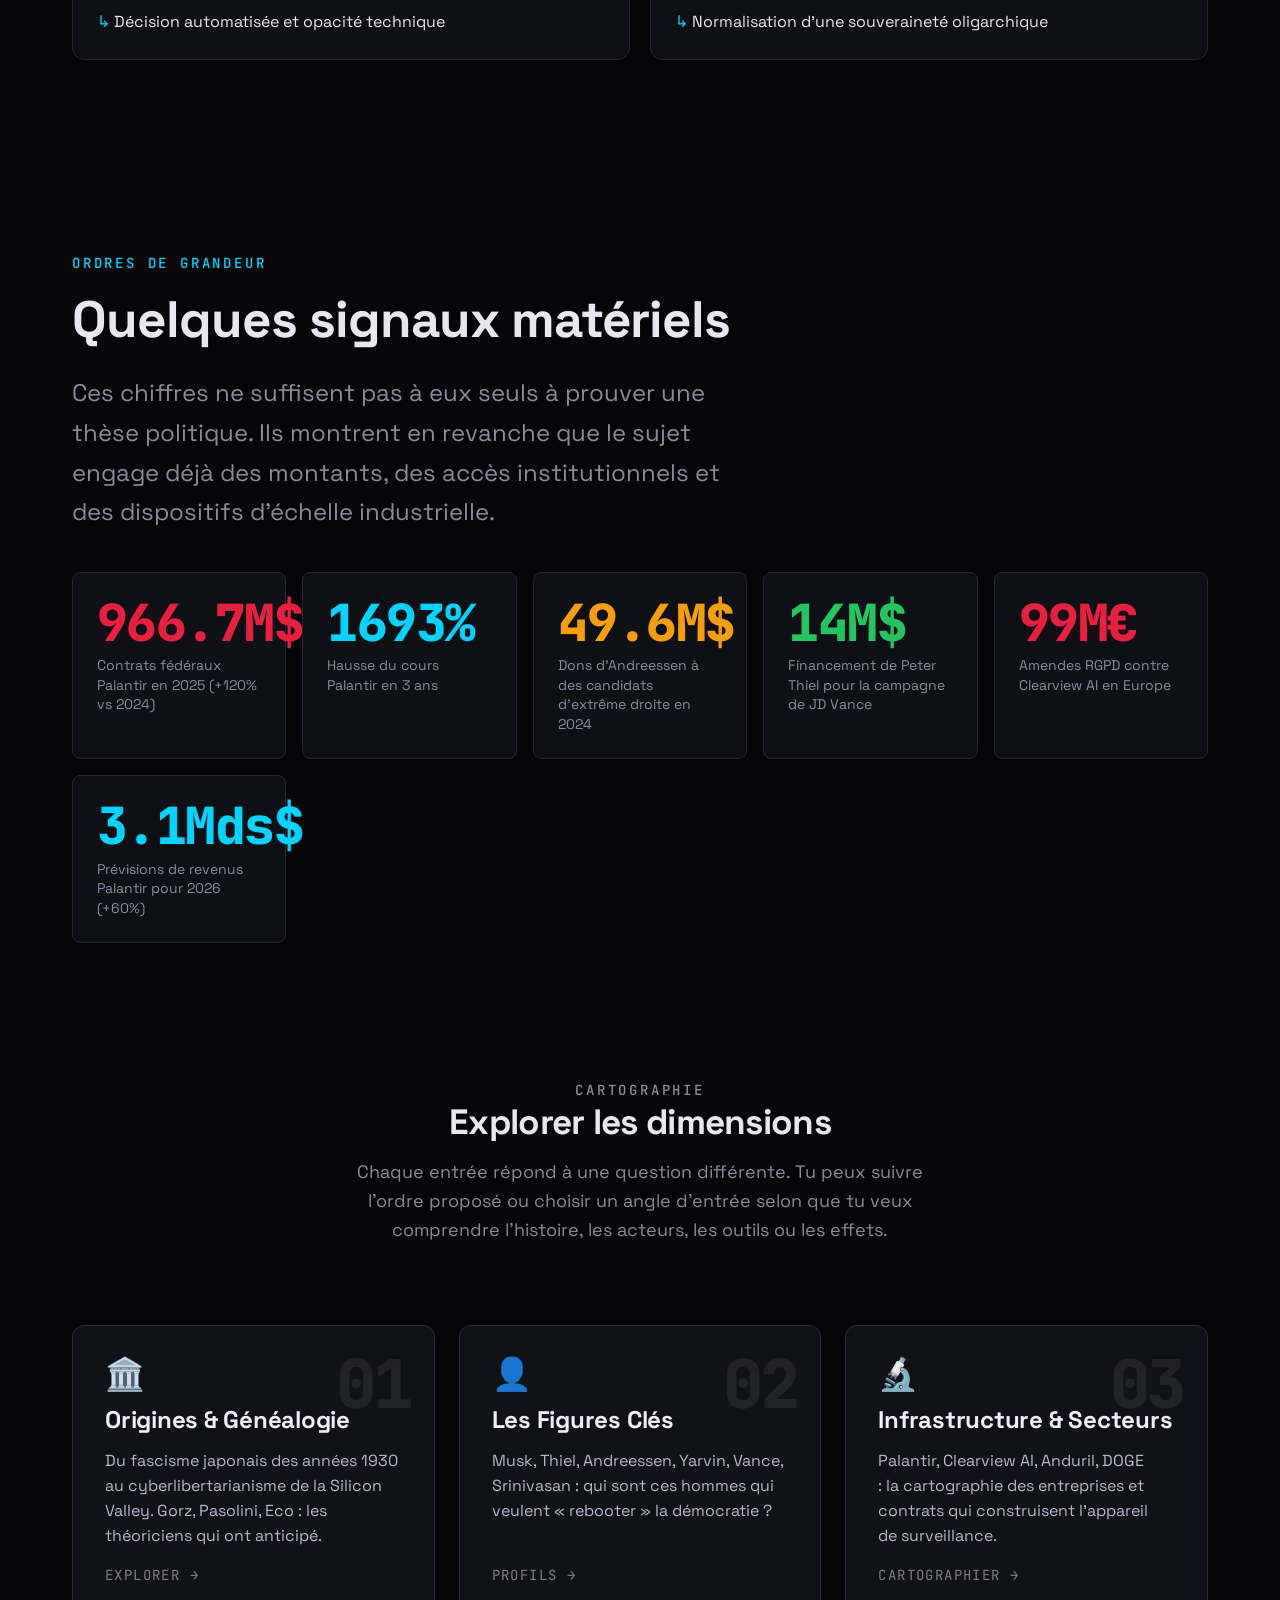
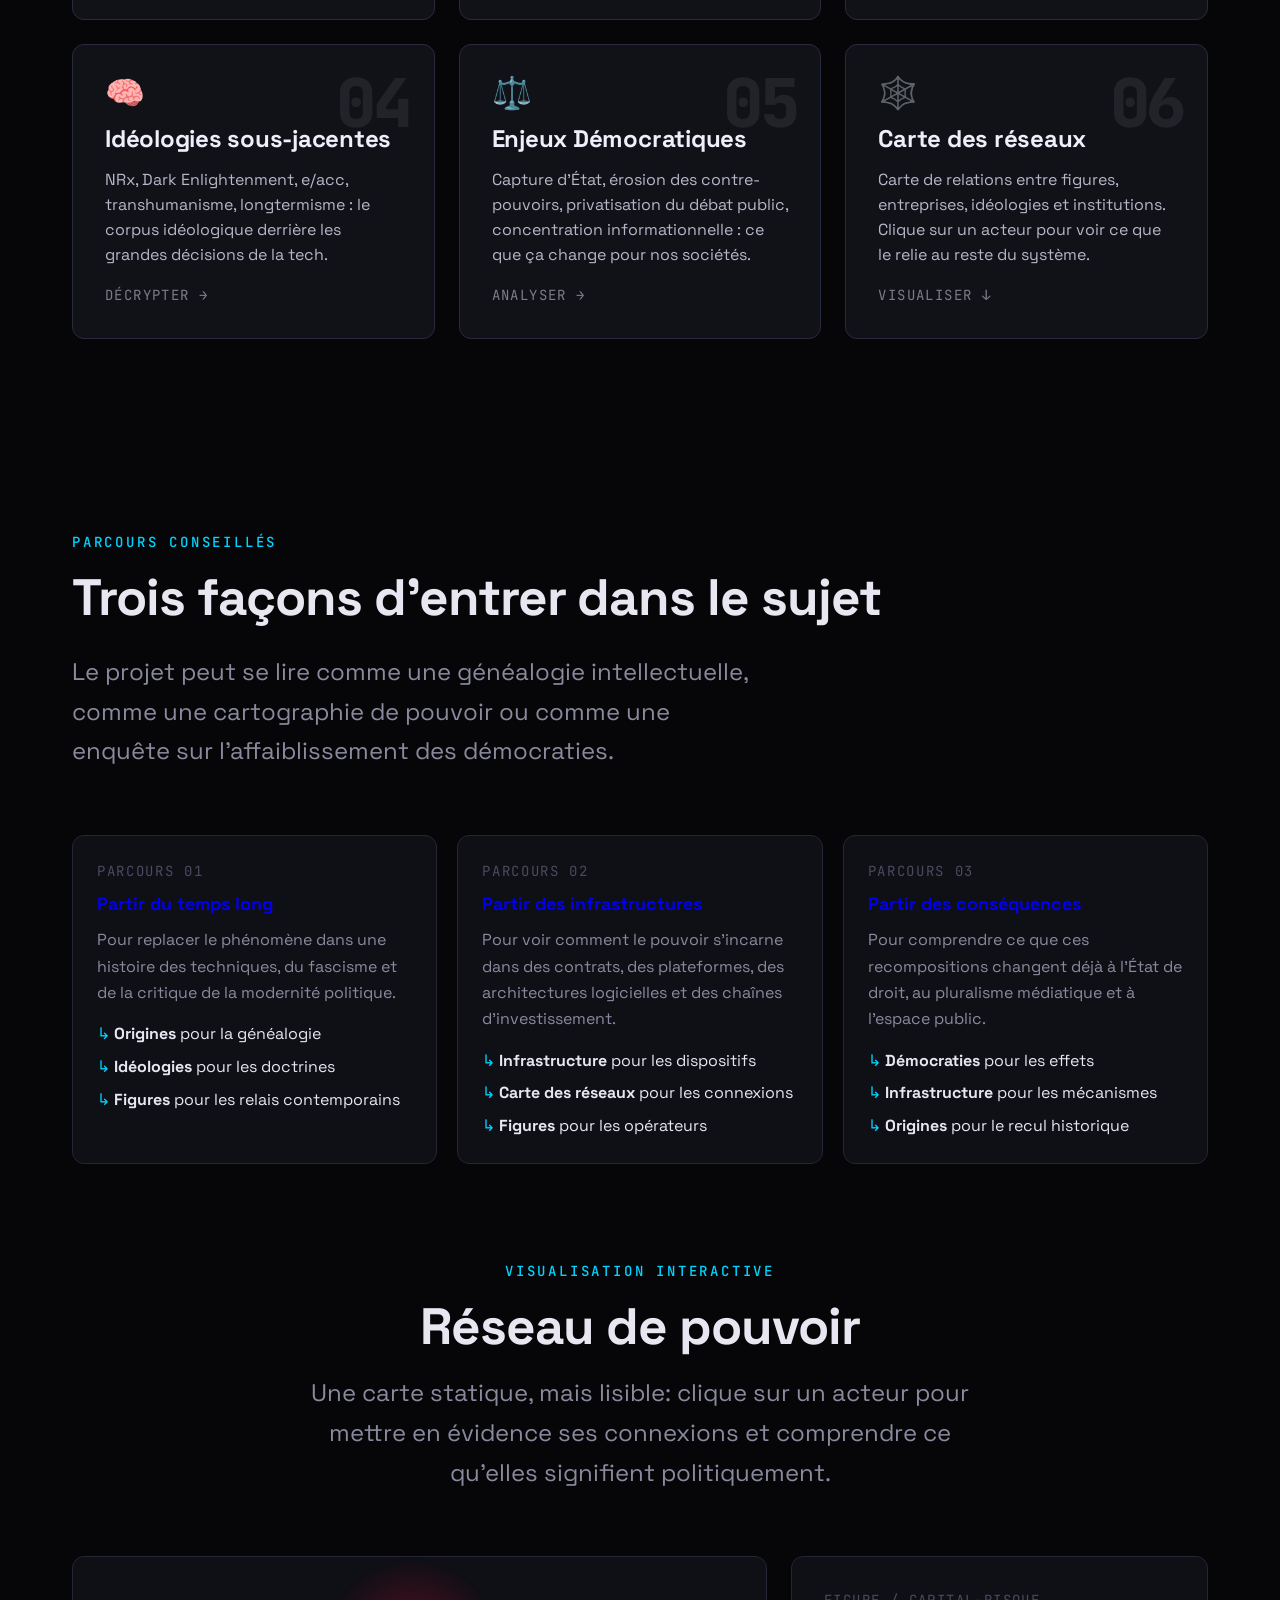
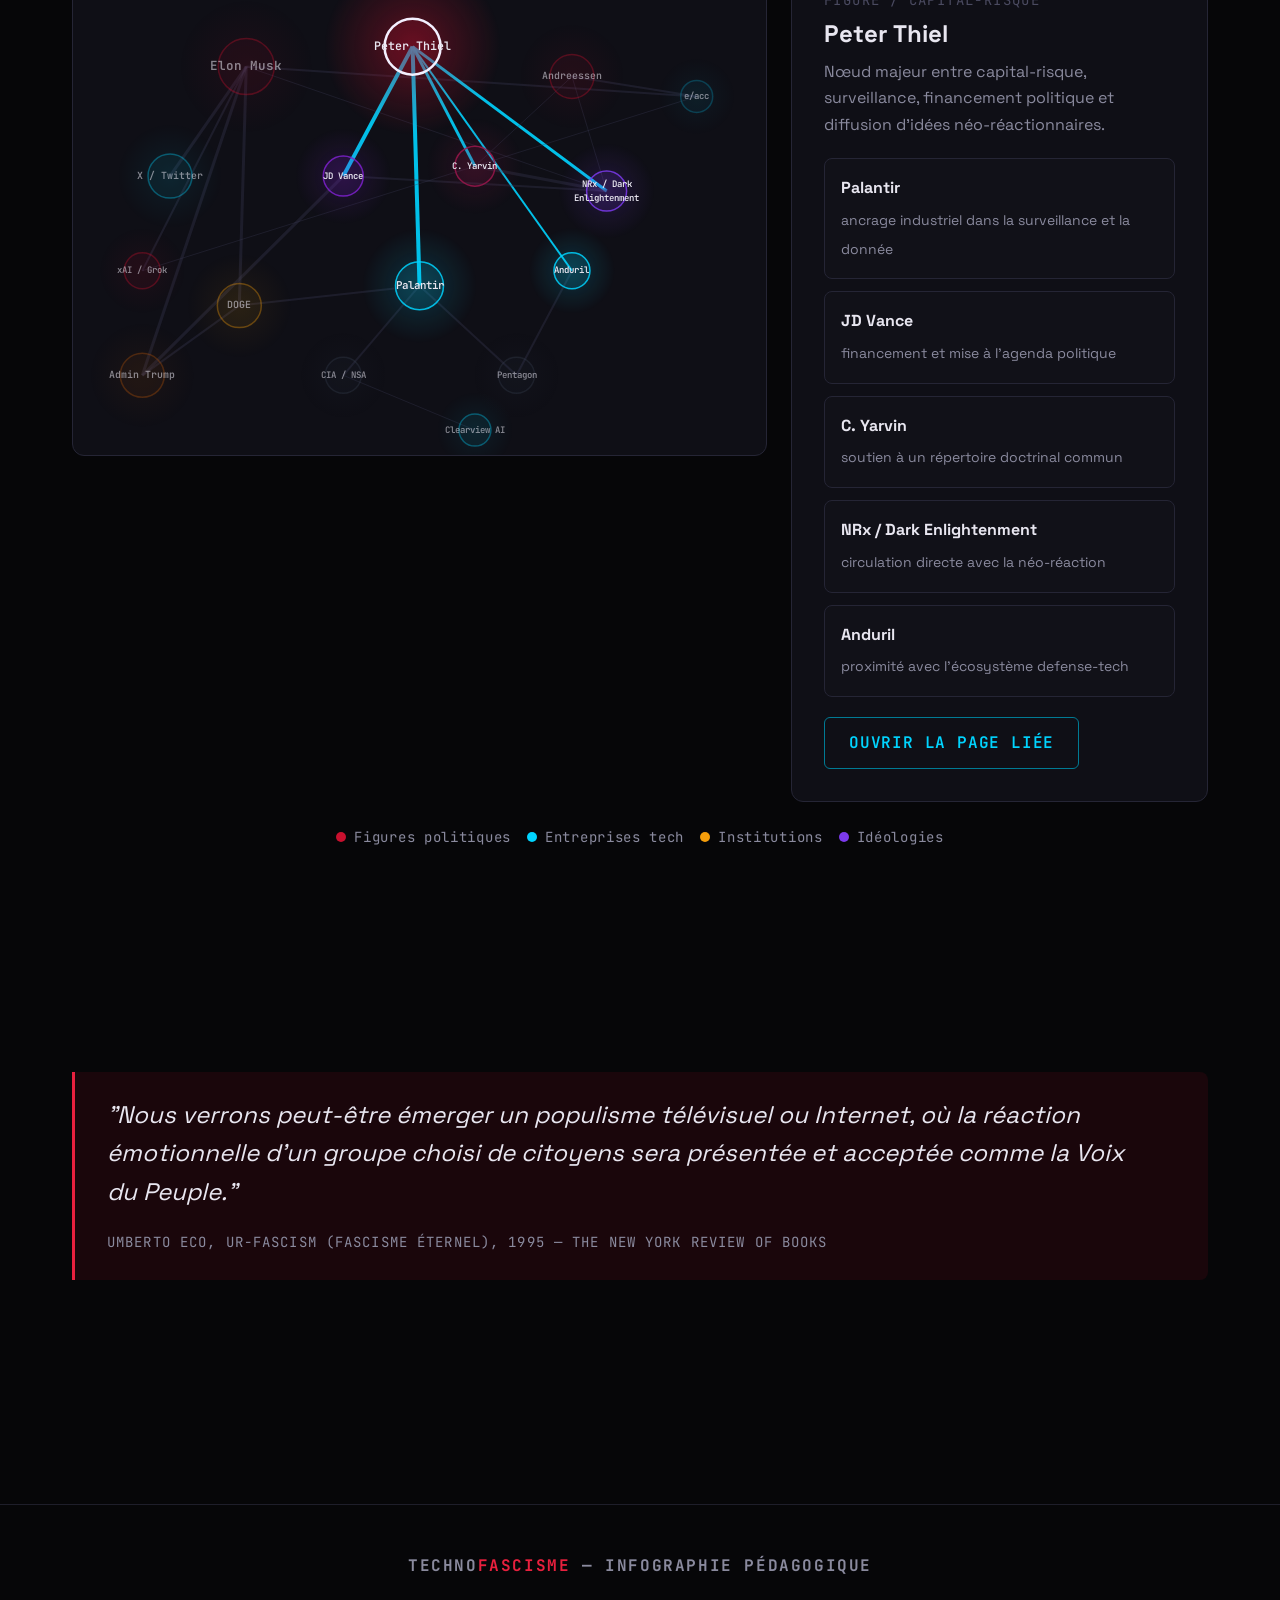
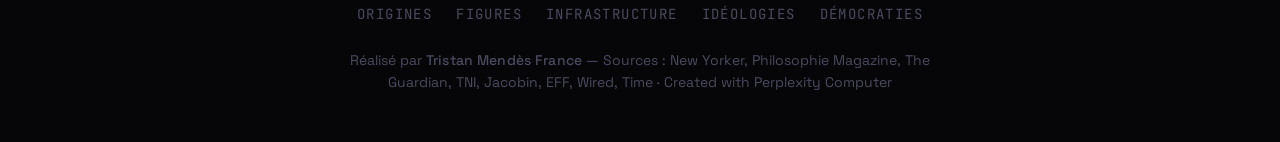
==== commit 97bcd34f: "Améliore l'ergonomie et la navigation de l'infographie interactive - Corrige le bug des jauges de ri" ====
--- a/index.html
+++ b/index.html
@@ -470,27 +470,27 @@
       <p class="section-lead">Ces chiffres ne suffisent pas à eux seuls à prouver une thèse politique. Ils montrent en revanche que le sujet engage déjà des montants, des accès institutionnels et des dispositifs d'échelle industrielle.</p>
     </div>
     <div class="stats-grid fade-in">
-      <div class="stat-card stat-red">
+      <div class="stat-card stat-red" data-source="Source : Rapport annuel Palantir Technologies, 2025">
         <div class="stat-number" data-target="970.5" data-suffix="M$">0M$</div>
         <div class="stat-label">Contrats fédéraux Palantir en 2025 (+120% vs 2024)</div>
       </div>
-      <div class="stat-card stat-cyan">
+      <div class="stat-card stat-cyan" data-source="Source : Bloomberg, NASDAQ — cours PLTR 2022-2025">
         <div class="stat-number" data-target="1700" data-suffix="%">0%</div>
         <div class="stat-label">Hausse du cours Palantir en 3 ans</div>
       </div>
-      <div class="stat-card stat-amber">
+      <div class="stat-card stat-amber" data-source="Source : FEC (Federal Election Commission), 2024">
         <div class="stat-number" data-target="49.8" data-suffix="M$">0M$</div>
         <div class="stat-label">Dons d'Andreessen à des candidats d'extrême droite en 2024</div>
       </div>
-      <div class="stat-card stat-green">
+      <div class="stat-card stat-green" data-source="Source : OpenSecrets.org — FEC filings 2022">
         <div class="stat-number" data-target="15" data-suffix="M$">0M$</div>
         <div class="stat-label">Financement de Peter Thiel pour la campagne de JD Vance</div>
       </div>
-      <div class="stat-card stat-red">
+      <div class="stat-card stat-red" data-source="Source : CNIL (France), ICO (UK), Garante (Italie) — décisions RGPD publiées">
         <div class="stat-number" data-target="100" data-suffix="M€">0M€</div>
         <div class="stat-label">Amendes RGPD contre Clearview AI en Europe</div>
       </div>
-      <div class="stat-card stat-cyan">
+      <div class="stat-card stat-cyan" data-source="Source : Palantir investor guidance — Q4 2025 earnings call">
         <div class="stat-number" data-target="3.14" data-suffix="Mds$">0Mds$</div>
         <div class="stat-label">Prévisions de revenus Palantir pour 2026 (+60%)</div>
       </div>
--- a/css/style.css
+++ b/css/style.css
@@ -1441,6 +1441,170 @@
   .hero-cta-group { flex-direction: column; align-items: center; }
 }
 
+/* ── Inter-page navigation (continuer la lecture) ───────────── */
+.chapter-nav {
+  display: grid;
+  grid-template-columns: 1fr 1fr;
+  gap: var(--space-4);
+  margin-top: var(--space-16);
+  padding-top: var(--space-8);
+  border-top: 1px solid var(--color-divider);
+}
+
+.chapter-nav-card {
+  display: flex;
+  flex-direction: column;
+  gap: var(--space-2);
+  padding: var(--space-5) var(--space-6);
+  background: var(--color-surface-card);
+  border: 1px solid var(--color-border);
+  border-radius: var(--radius-xl);
+  text-decoration: none;
+  transition: border-color var(--transition), transform var(--transition), box-shadow var(--transition);
+}
+
+.chapter-nav-card:hover {
+  border-color: var(--color-border-bright);
+  transform: translateY(-2px);
+  box-shadow: var(--shadow-card);
+}
+
+.chapter-nav-card.next {
+  text-align: right;
+  border-left: 3px solid var(--color-red-bright);
+}
+
+.chapter-nav-card.prev {
+  border-left: 3px solid var(--color-border-bright);
+}
+
+.chapter-nav-card.next:hover {
+  border-color: var(--color-red-bright);
+}
+
+.chapter-nav-direction {
+  font-family: var(--font-mono);
+  font-size: var(--text-xs);
+  letter-spacing: 0.12em;
+  text-transform: uppercase;
+  color: var(--color-text-faint);
+}
+
+.chapter-nav-title {
+  font-size: var(--text-base);
+  font-weight: 700;
+  color: var(--color-text);
+}
+
+.chapter-nav-desc {
+  font-size: var(--text-xs);
+  color: var(--color-text-muted);
+  line-height: 1.5;
+}
+
+@media (max-width: 600px) {
+  .chapter-nav {
+    grid-template-columns: 1fr;
+  }
+  .chapter-nav-card.next {
+    text-align: left;
+  }
+}
+
+/* ── Scroll progress bar ─────────────────────────────────────── */
+#scroll-progress {
+  position: fixed;
+  top: 0;
+  left: 0;
+  height: 2px;
+  width: 0%;
+  background: linear-gradient(90deg, var(--color-red), var(--color-red-bright), var(--color-cyan));
+  z-index: 9998;
+  transition: width 0.1s linear;
+  pointer-events: none;
+}
+
+/* ── Back-to-top button ──────────────────────────────────────── */
+#back-to-top {
+  position: fixed;
+  bottom: var(--space-8);
+  right: var(--space-8);
+  width: 44px;
+  height: 44px;
+  border-radius: var(--radius-full);
+  background: var(--color-surface-card);
+  border: 1px solid var(--color-border-bright);
+  color: var(--color-text-muted);
+  display: flex;
+  align-items: center;
+  justify-content: center;
+  opacity: 0;
+  transform: translateY(10px);
+  transition: opacity var(--transition), transform var(--transition),
+              border-color var(--transition), color var(--transition),
+              box-shadow var(--transition);
+  z-index: 50;
+  pointer-events: none;
+}
+
+#back-to-top.visible {
+  opacity: 1;
+  transform: translateY(0);
+  pointer-events: auto;
+}
+
+#back-to-top:hover {
+  border-color: var(--color-red-bright);
+  color: var(--color-red-bright);
+  box-shadow: var(--shadow-red);
+}
+
+/* ── Stat card source tooltip ────────────────────────────────── */
+.stat-card[data-source] {
+  position: relative;
+}
+
+.stat-card[data-source]::after {
+  content: attr(data-source);
+  position: absolute;
+  bottom: calc(100% + 8px);
+  left: 50%;
+  transform: translateX(-50%);
+  background: var(--color-surface-offset);
+  border: 1px solid var(--color-border-bright);
+  border-radius: var(--radius-lg);
+  padding: var(--space-2) var(--space-3);
+  font-family: var(--font-mono);
+  font-size: 0.7rem;
+  color: var(--color-text-muted);
+  white-space: nowrap;
+  max-width: 280px;
+  white-space: normal;
+  text-align: center;
+  line-height: 1.4;
+  pointer-events: none;
+  opacity: 0;
+  transition: opacity var(--transition), transform var(--transition);
+  z-index: 10;
+}
+
+.stat-card[data-source]:hover::after {
+  opacity: 1;
+}
+
+@media (max-width: 768px) {
+  .stat-card[data-source]::after {
+    left: 0;
+    transform: none;
+    max-width: 100%;
+  }
+
+  #back-to-top {
+    bottom: var(--space-4);
+    right: var(--space-4);
+  }
+}
+
 @media (prefers-reduced-motion: reduce) {
   html {
     scroll-behavior: auto;
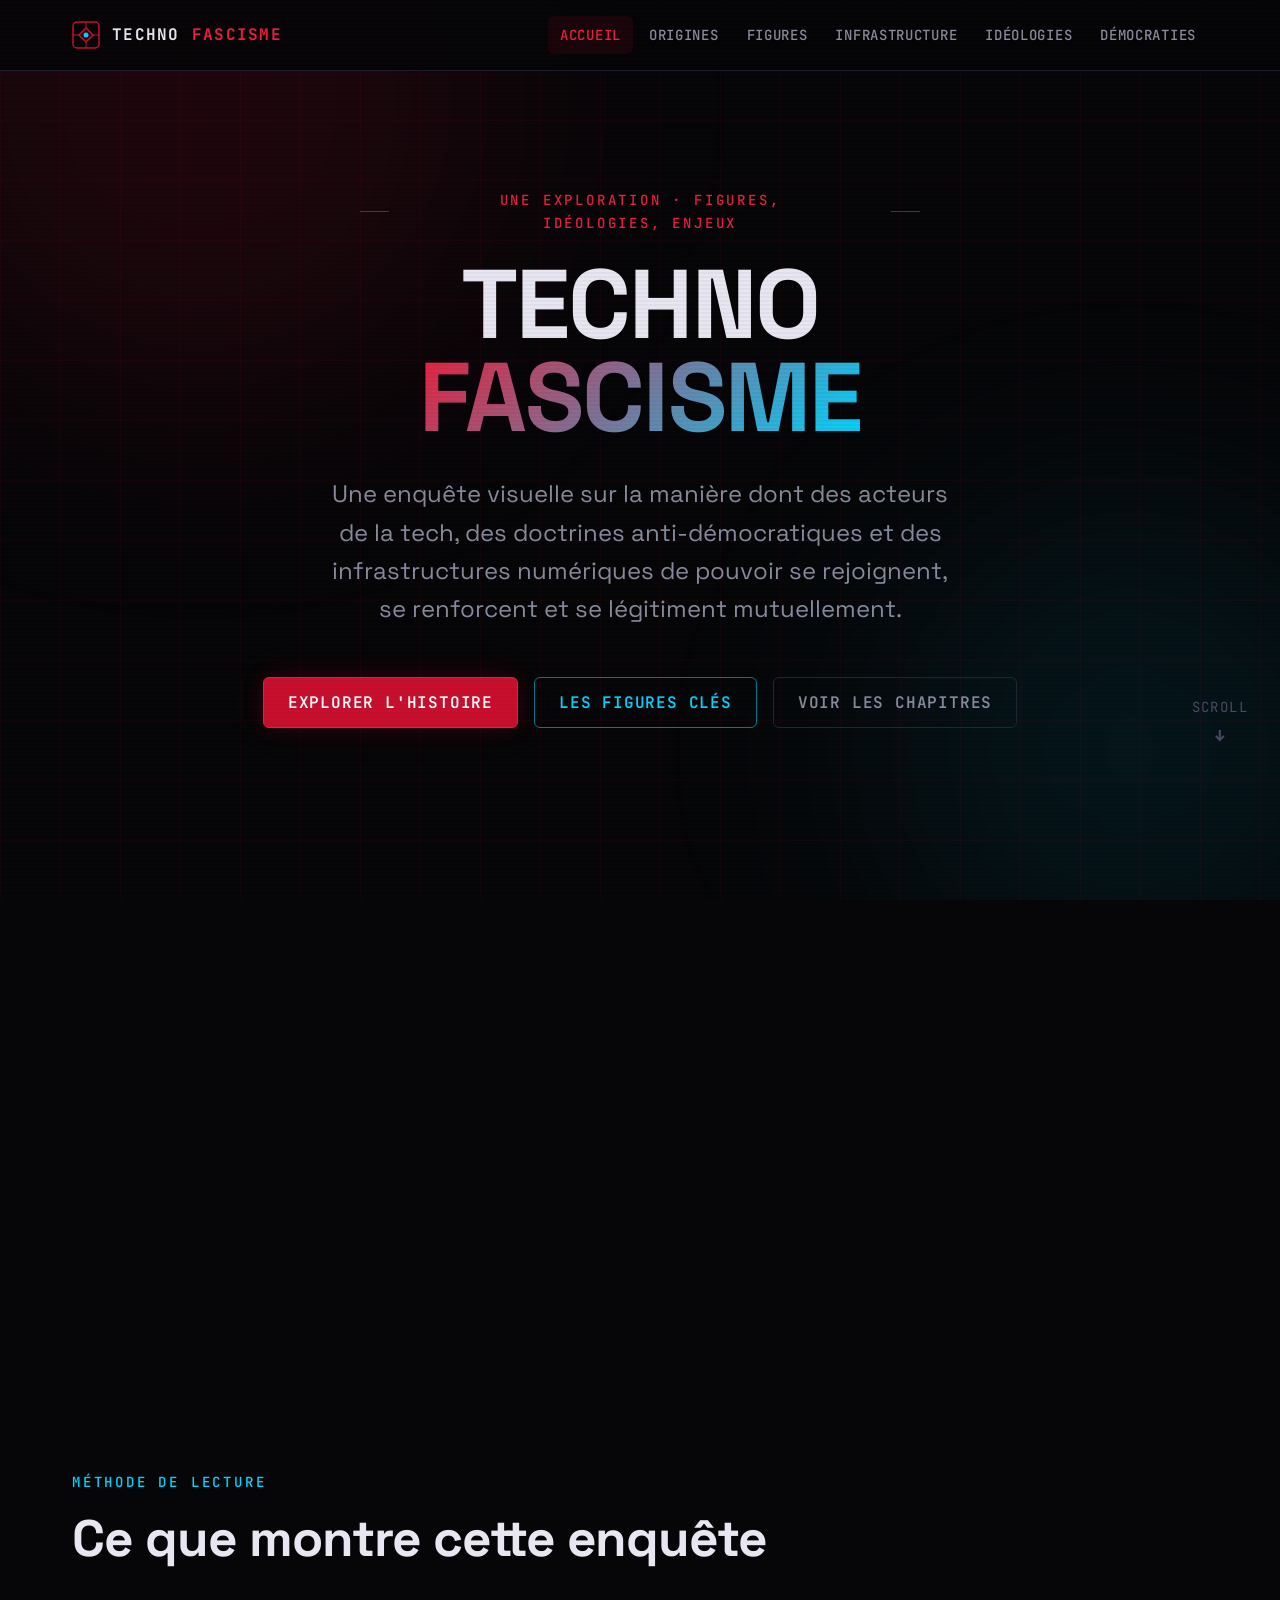
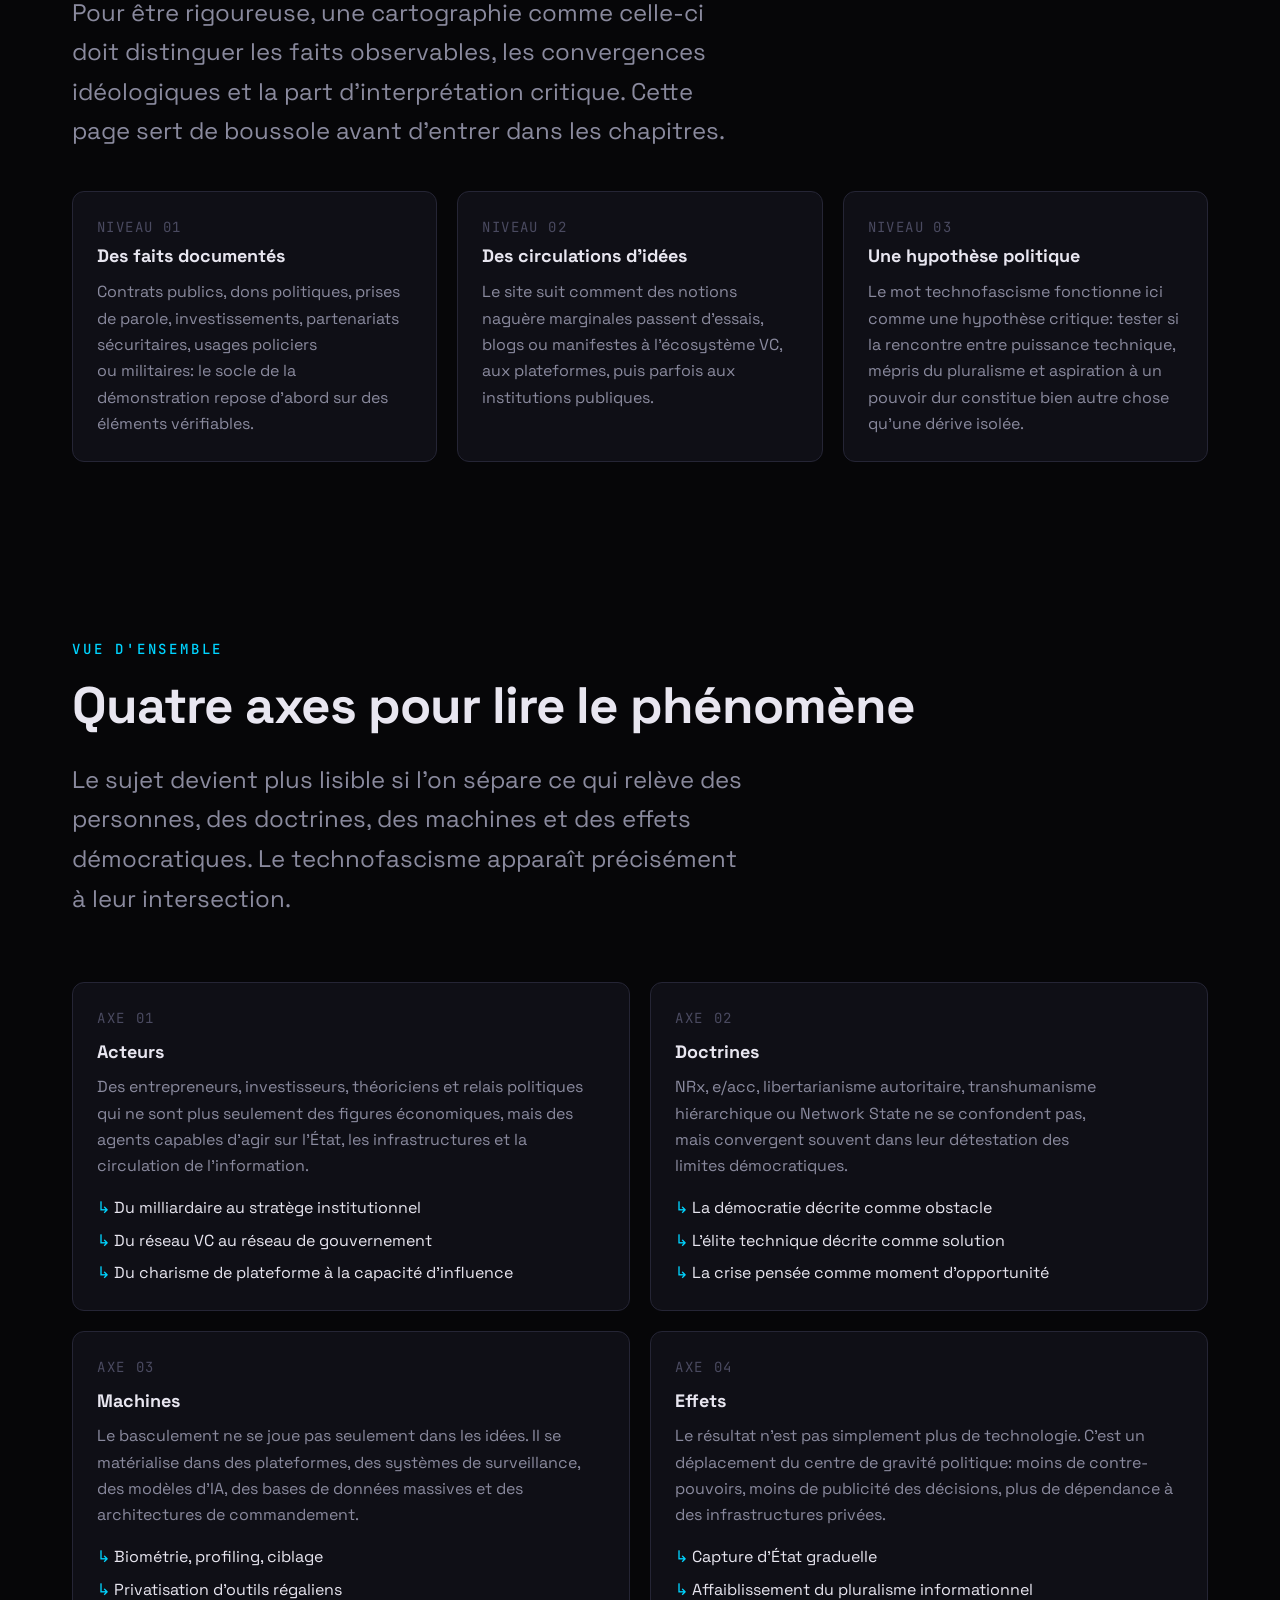
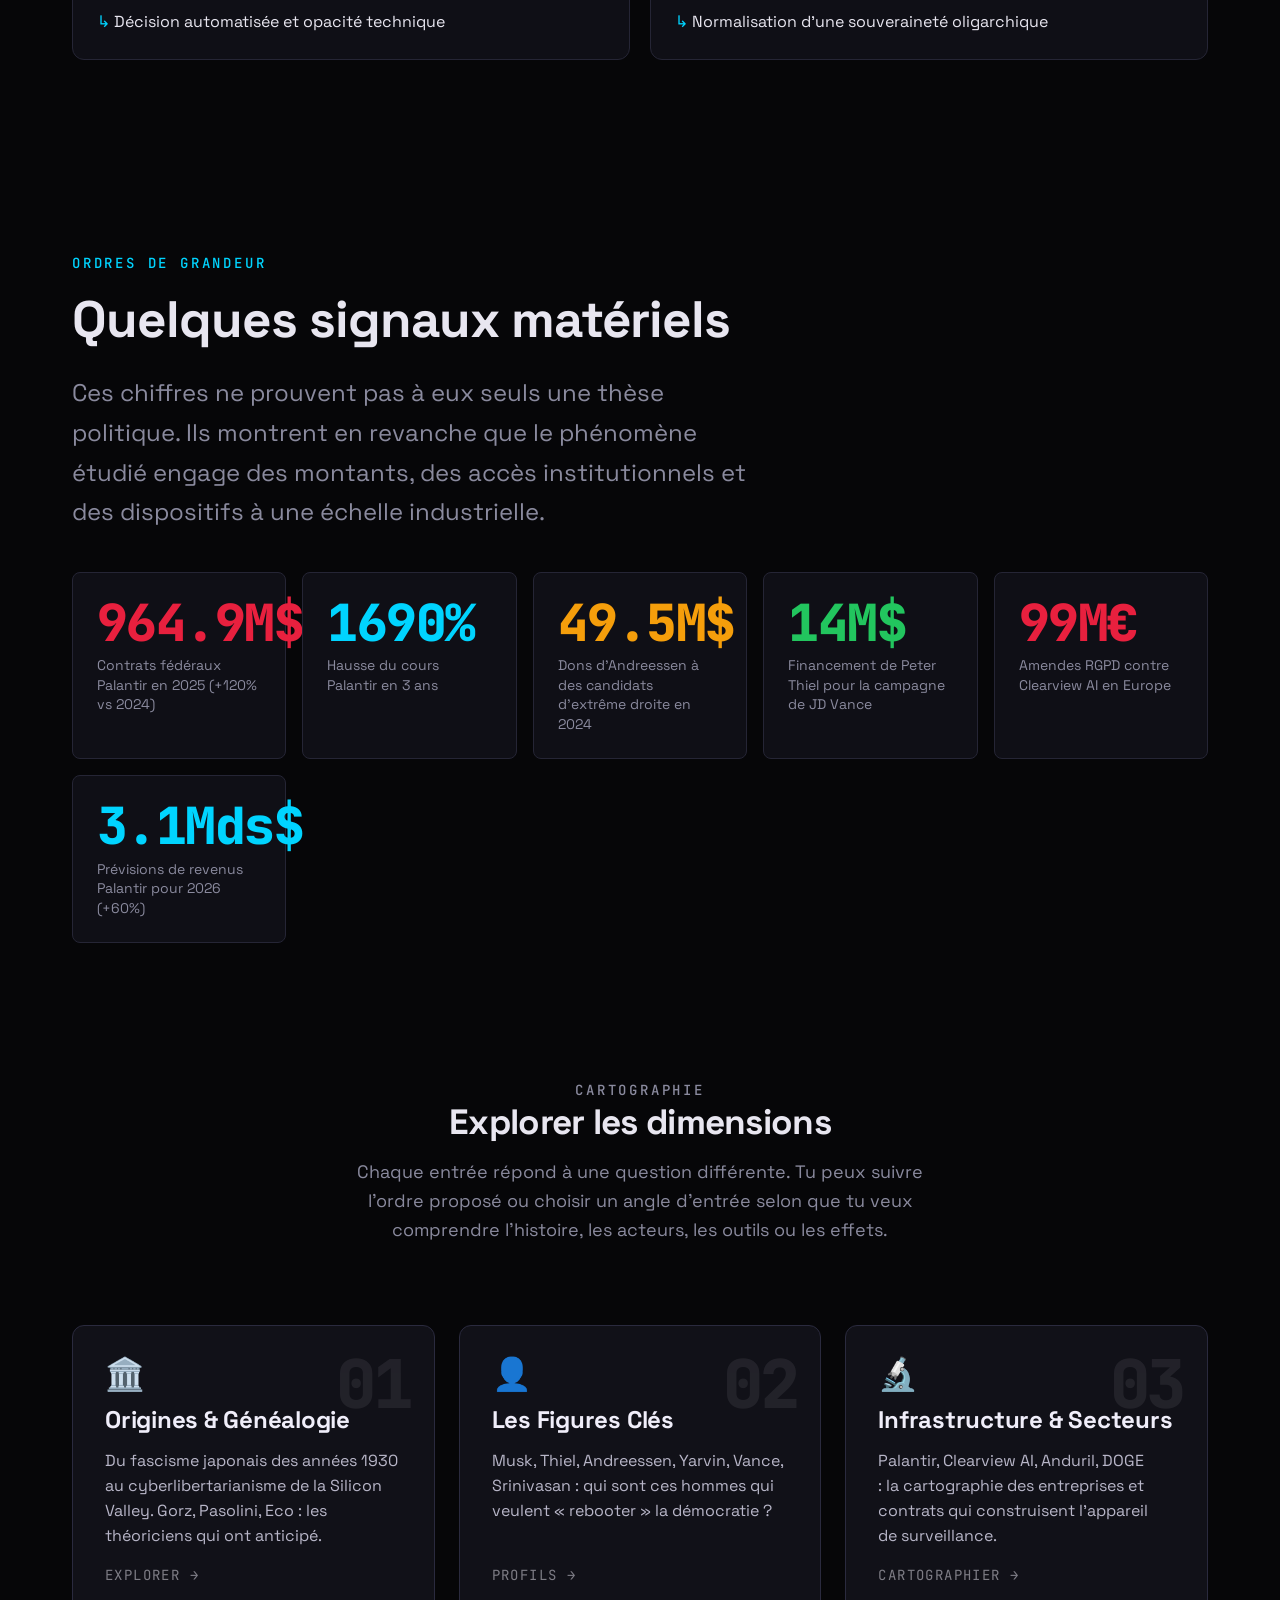
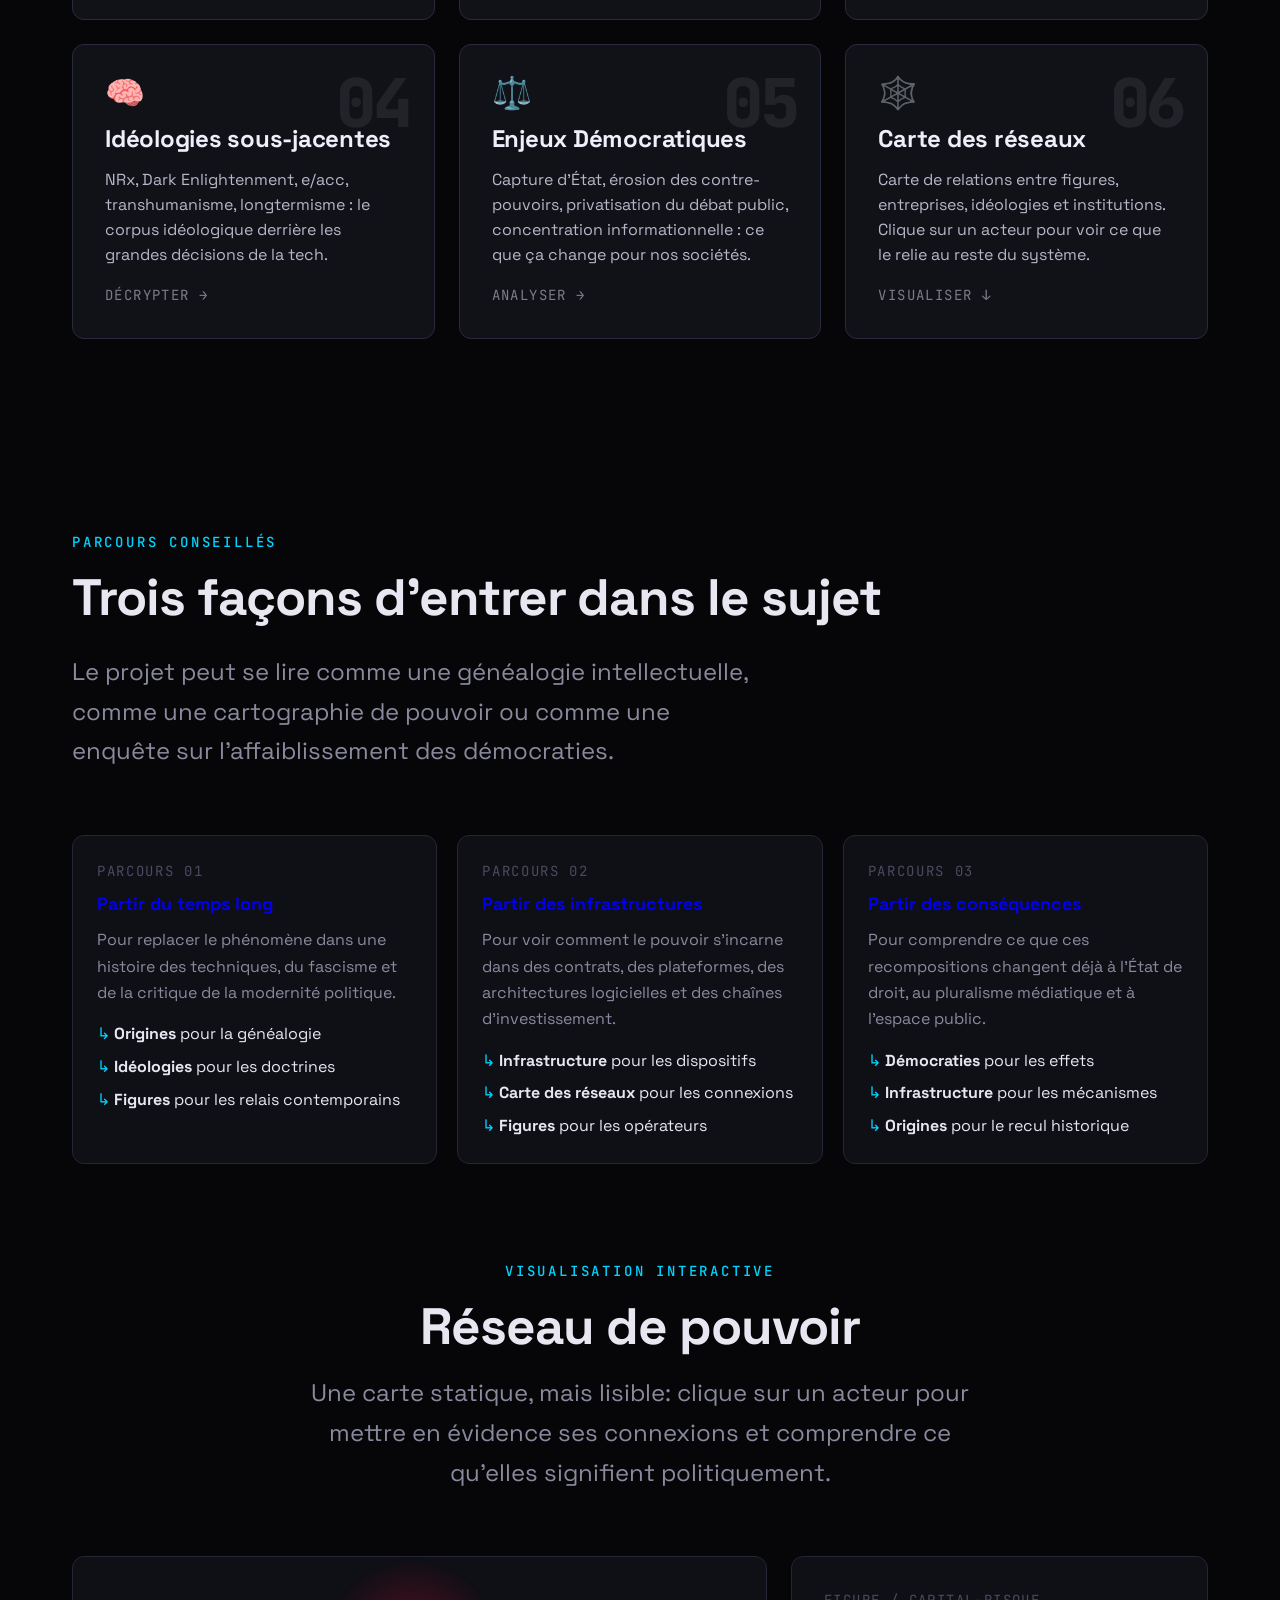
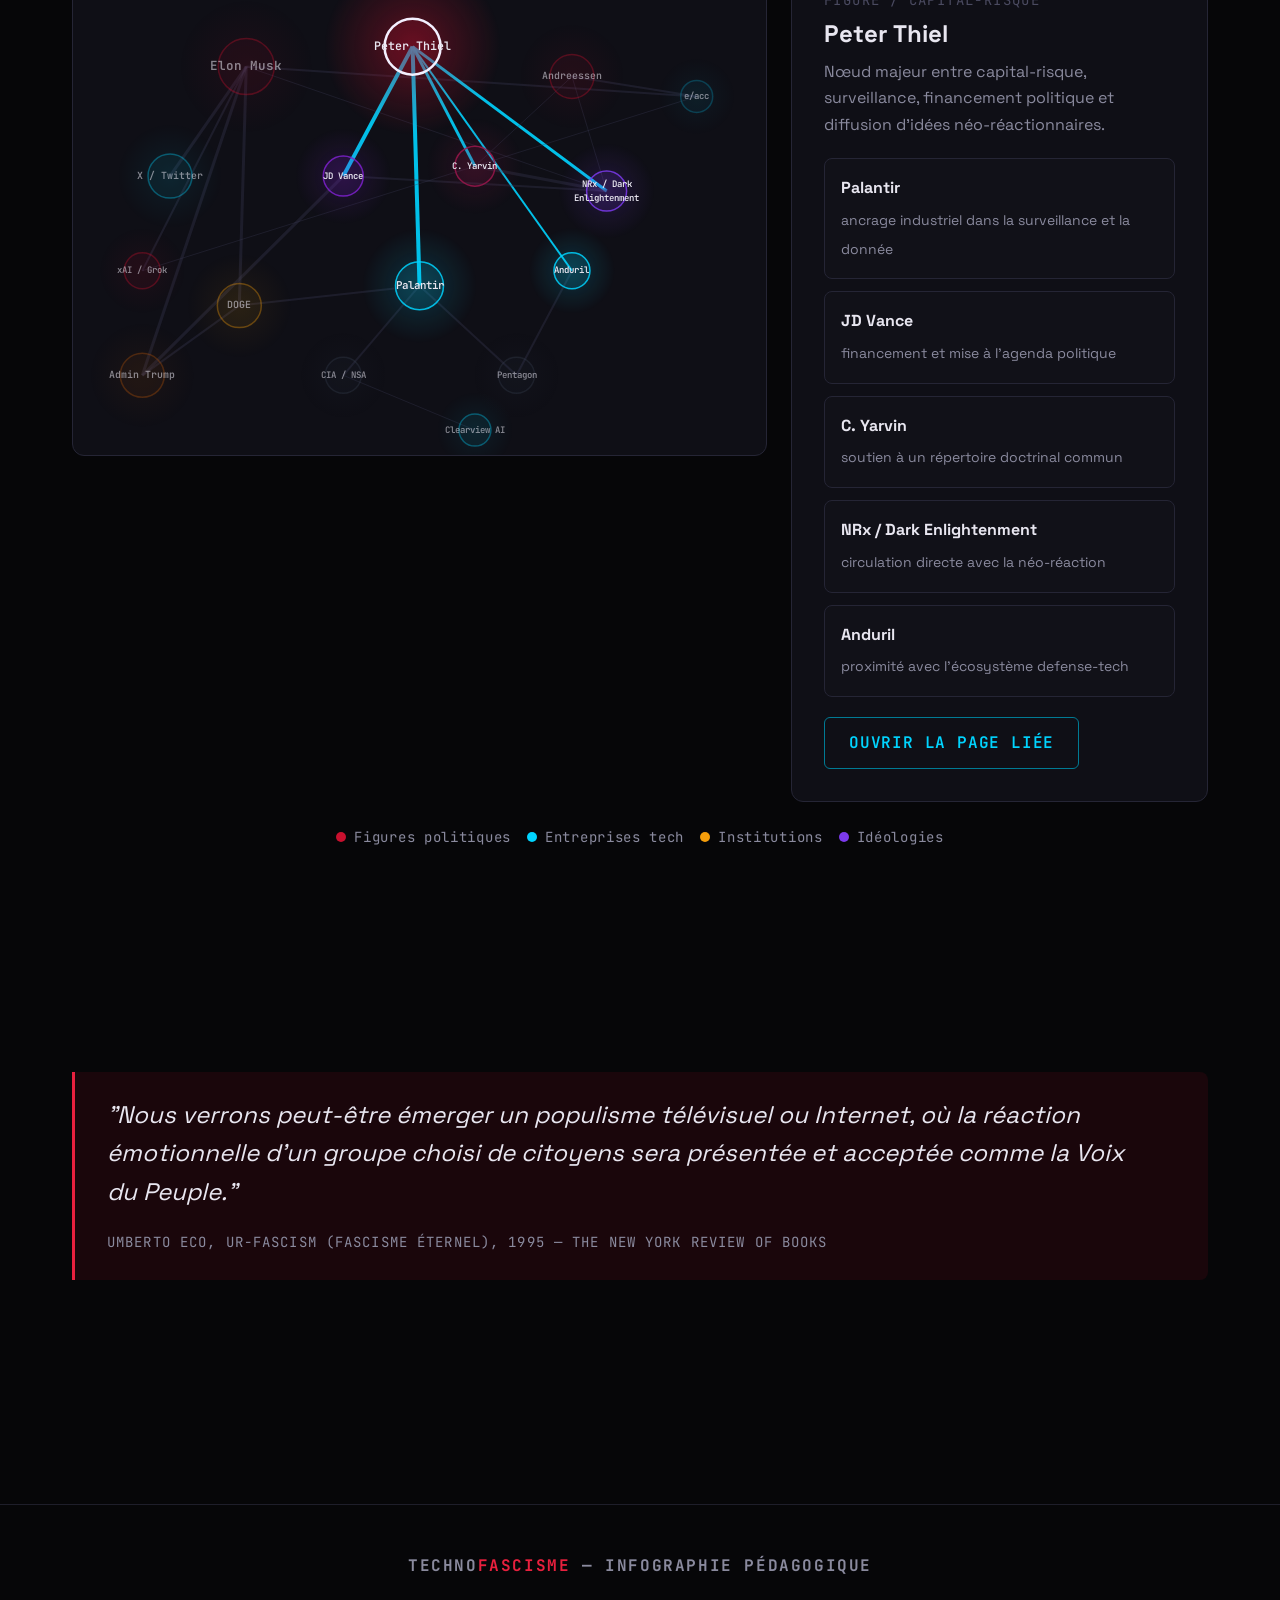
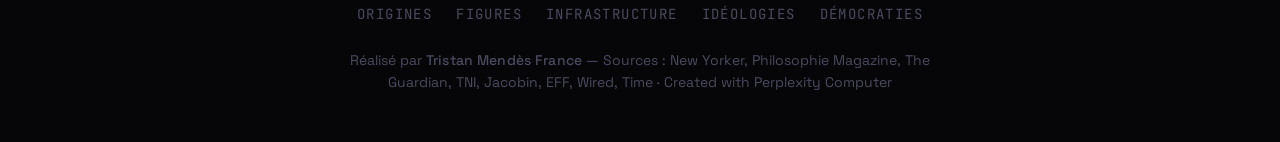
==== commit 192f92cc: "Améliore le contenu : corrections factuelles et reformulations Corrections factuelles : - Pasolini :" ====
--- a/index.html
+++ b/index.html
@@ -349,7 +349,7 @@
     <span class="line-2">FASCISME</span>
   </h1>
   <p class="hero-subtitle">
-    Une enquête visuelle sur la manière dont des acteurs de la tech, des doctrines anti-démocratiques et des infrastructures numériques de pouvoir commencent à se rejoindre, se renforcer et se légitimer mutuellement.
+    Une enquête visuelle sur la manière dont des acteurs de la tech, des doctrines anti-démocratiques et des infrastructures numériques de pouvoir se rejoignent, se renforcent et se légitiment mutuellement.
   </p>
   <div class="hero-cta-group">
     <a href="pages/origines.html" class="btn btn-primary">Explorer l'histoire</a>
@@ -370,7 +370,7 @@
   <div class="hero-definition fade-in">
     <div class="definition-box">
       <h3>Définition de travail</h3>
-      <p>Ici, le terme <strong>technofascisme</strong> n'est pas utilisé comme une étiquette automatique. Il sert à décrire une <strong>configuration politique émergente</strong>: quand des élites technologiques concentrent des infrastructures stratégiques, s'appuient sur des doctrines anti-égalitaires et trouvent dans la technologie un moyen d'étendre un pouvoir de type oligarchique.</p>
+      <p>Ici, le terme <strong>technofascisme</strong> n'est pas employé comme une étiquette, mais comme une <strong>hypothèse de travail</strong> : nommer une configuration politique précise dans laquelle des élites technologiques concentrent des infrastructures stratégiques, s'appuient sur des doctrines anti-égalitaires et utilisent la technologie pour étendre un pouvoir de type oligarchique.</p>
       <p style="margin-top:1rem; font-size: var(--text-xs); color: var(--color-text-faint); font-family: var(--font-mono);">Le projet s'appuie sur un faisceau d'auteurs critiques, de sources primaires, d'analyses académiques et d'enquêtes journalistiques.</p>
     </div>
     <div class="definition-box cyan-box">
@@ -386,7 +386,7 @@
     <div class="section-header fade-in" style="margin-bottom:var(--space-10)">
       <span class="section-eyebrow">Méthode de lecture</span>
       <h2 id="method-heading" class="section-title">Ce que montre cette enquête</h2>
-      <p class="section-lead">Pour être solide, une cartographie comme celle-ci doit distinguer les faits observables, les convergences idéologiques et la part d'interprétation critique. Cette page sert de boussole avant d'entrer dans les chapitres.</p>
+      <p class="section-lead">Pour être rigoureuse, une cartographie comme celle-ci doit distinguer les faits observables, les convergences idéologiques et la part d'interprétation critique. Cette page sert de boussole avant d'entrer dans les chapitres.</p>
     </div>
     <div class="method-grid fade-in">
       <div class="method-card">
@@ -467,7 +467,7 @@
     <div class="section-header fade-in" style="margin-bottom:var(--space-10)">
       <span class="section-eyebrow">Ordres de grandeur</span>
       <h2 id="stats-heading" class="section-title">Quelques signaux matériels</h2>
-      <p class="section-lead">Ces chiffres ne suffisent pas à eux seuls à prouver une thèse politique. Ils montrent en revanche que le sujet engage déjà des montants, des accès institutionnels et des dispositifs d'échelle industrielle.</p>
+      <p class="section-lead">Ces chiffres ne prouvent pas à eux seuls une thèse politique. Ils montrent en revanche que le phénomène étudié engage des montants, des accès institutionnels et des dispositifs à une échelle industrielle.</p>
     </div>
     <div class="stats-grid fade-in">
       <div class="stat-card stat-red" data-source="Source : Rapport annuel Palantir Technologies, 2025">
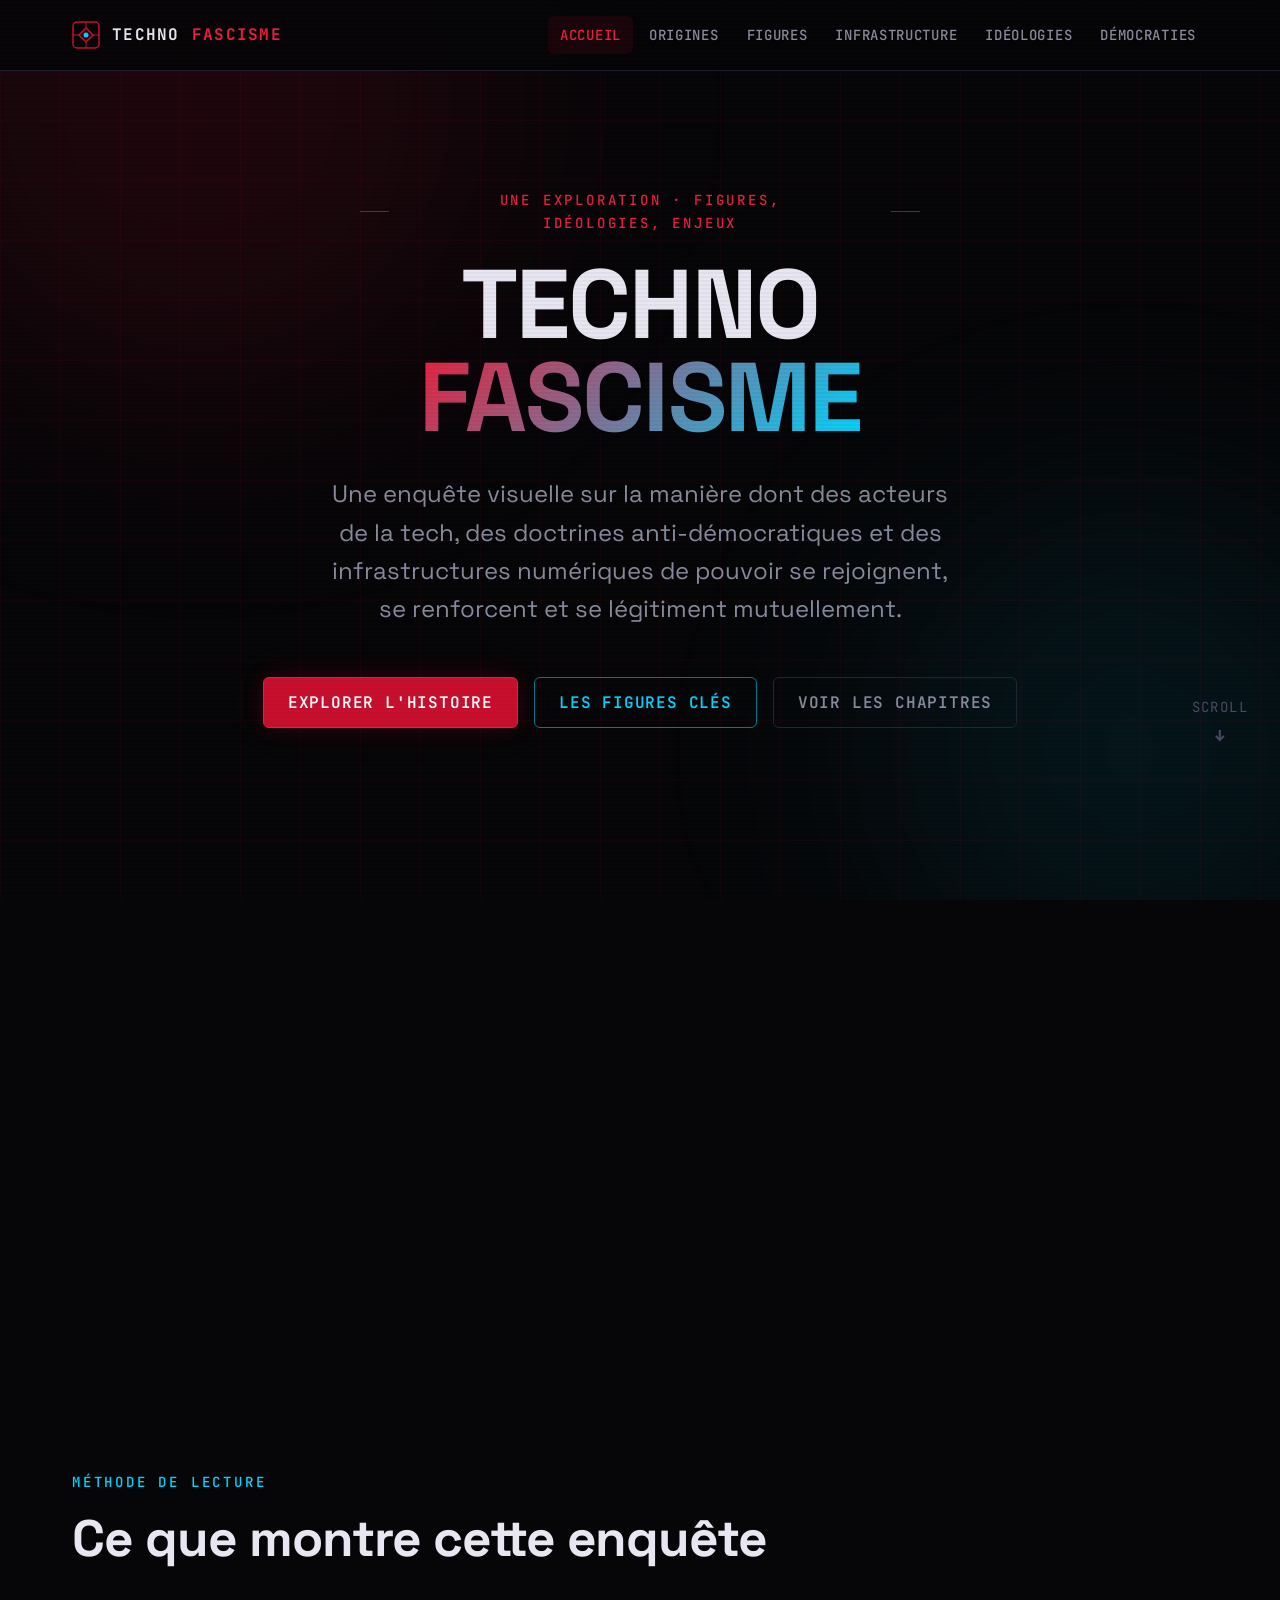
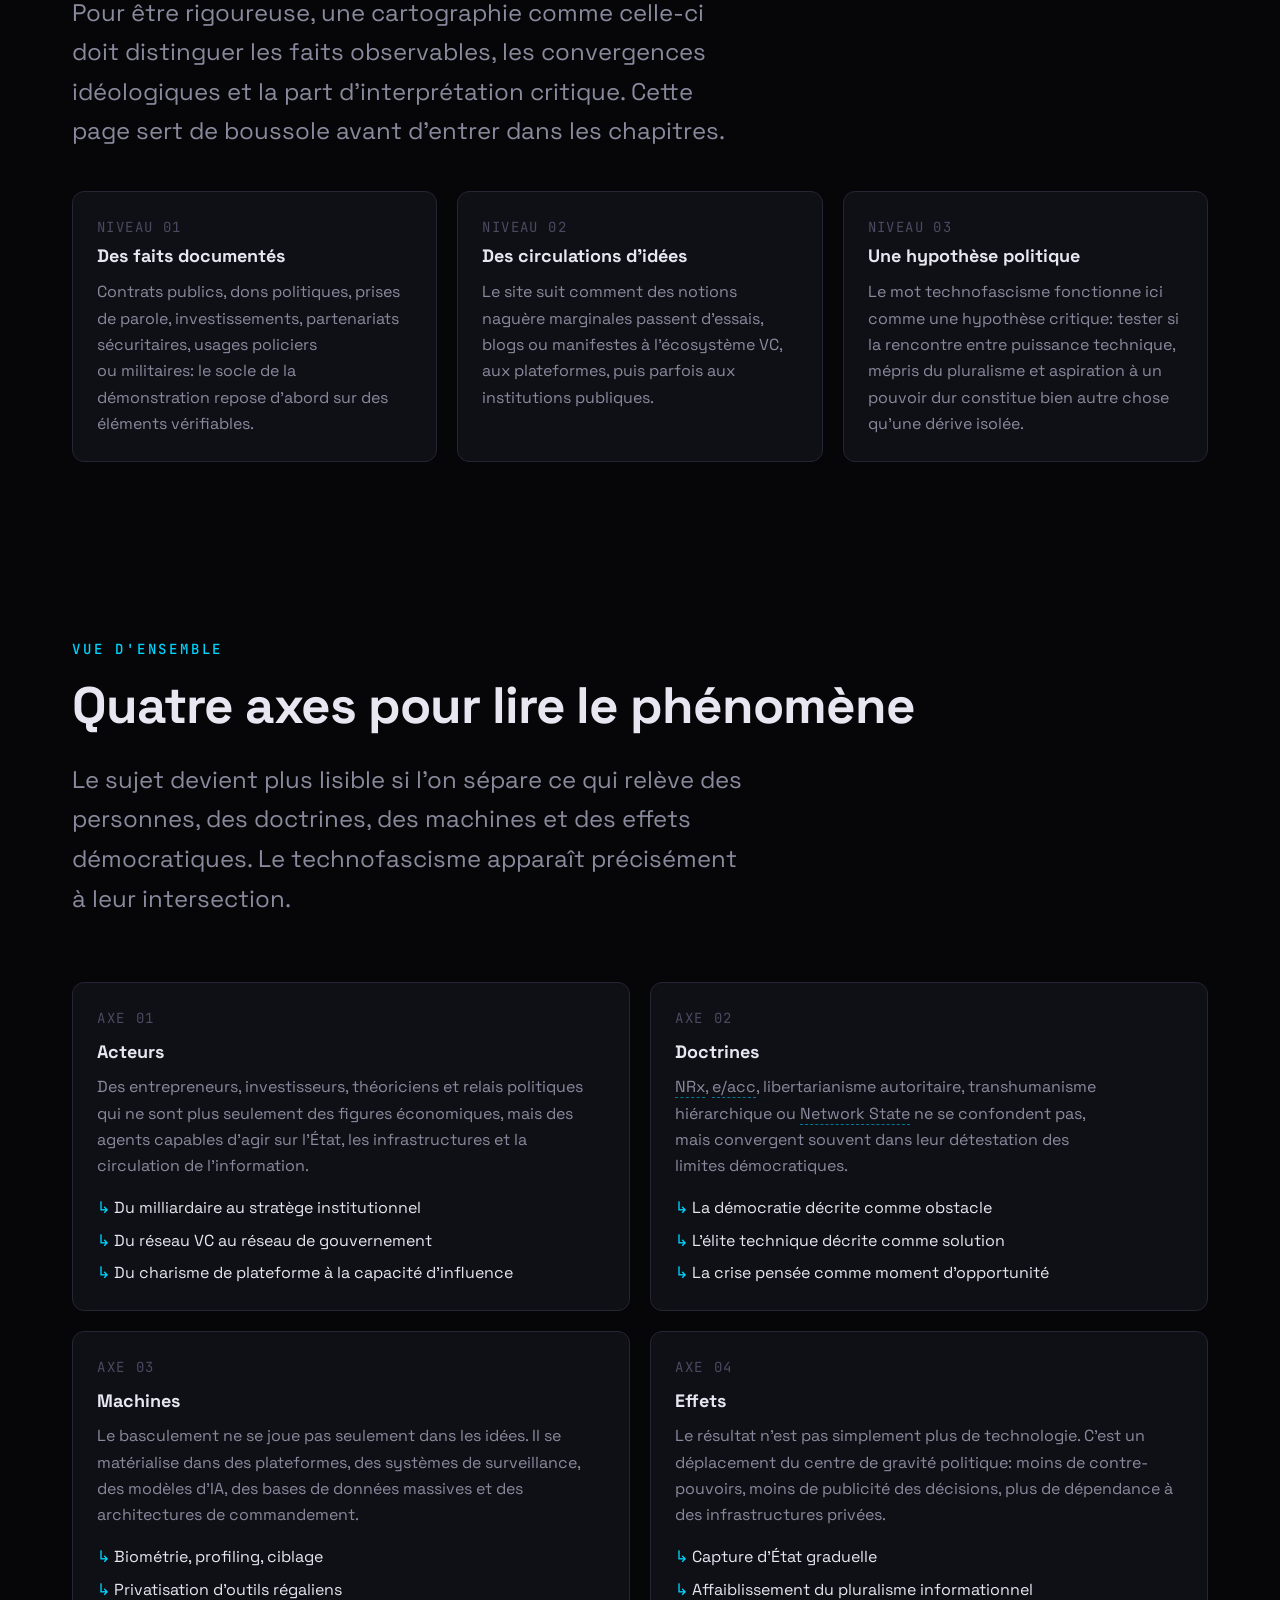
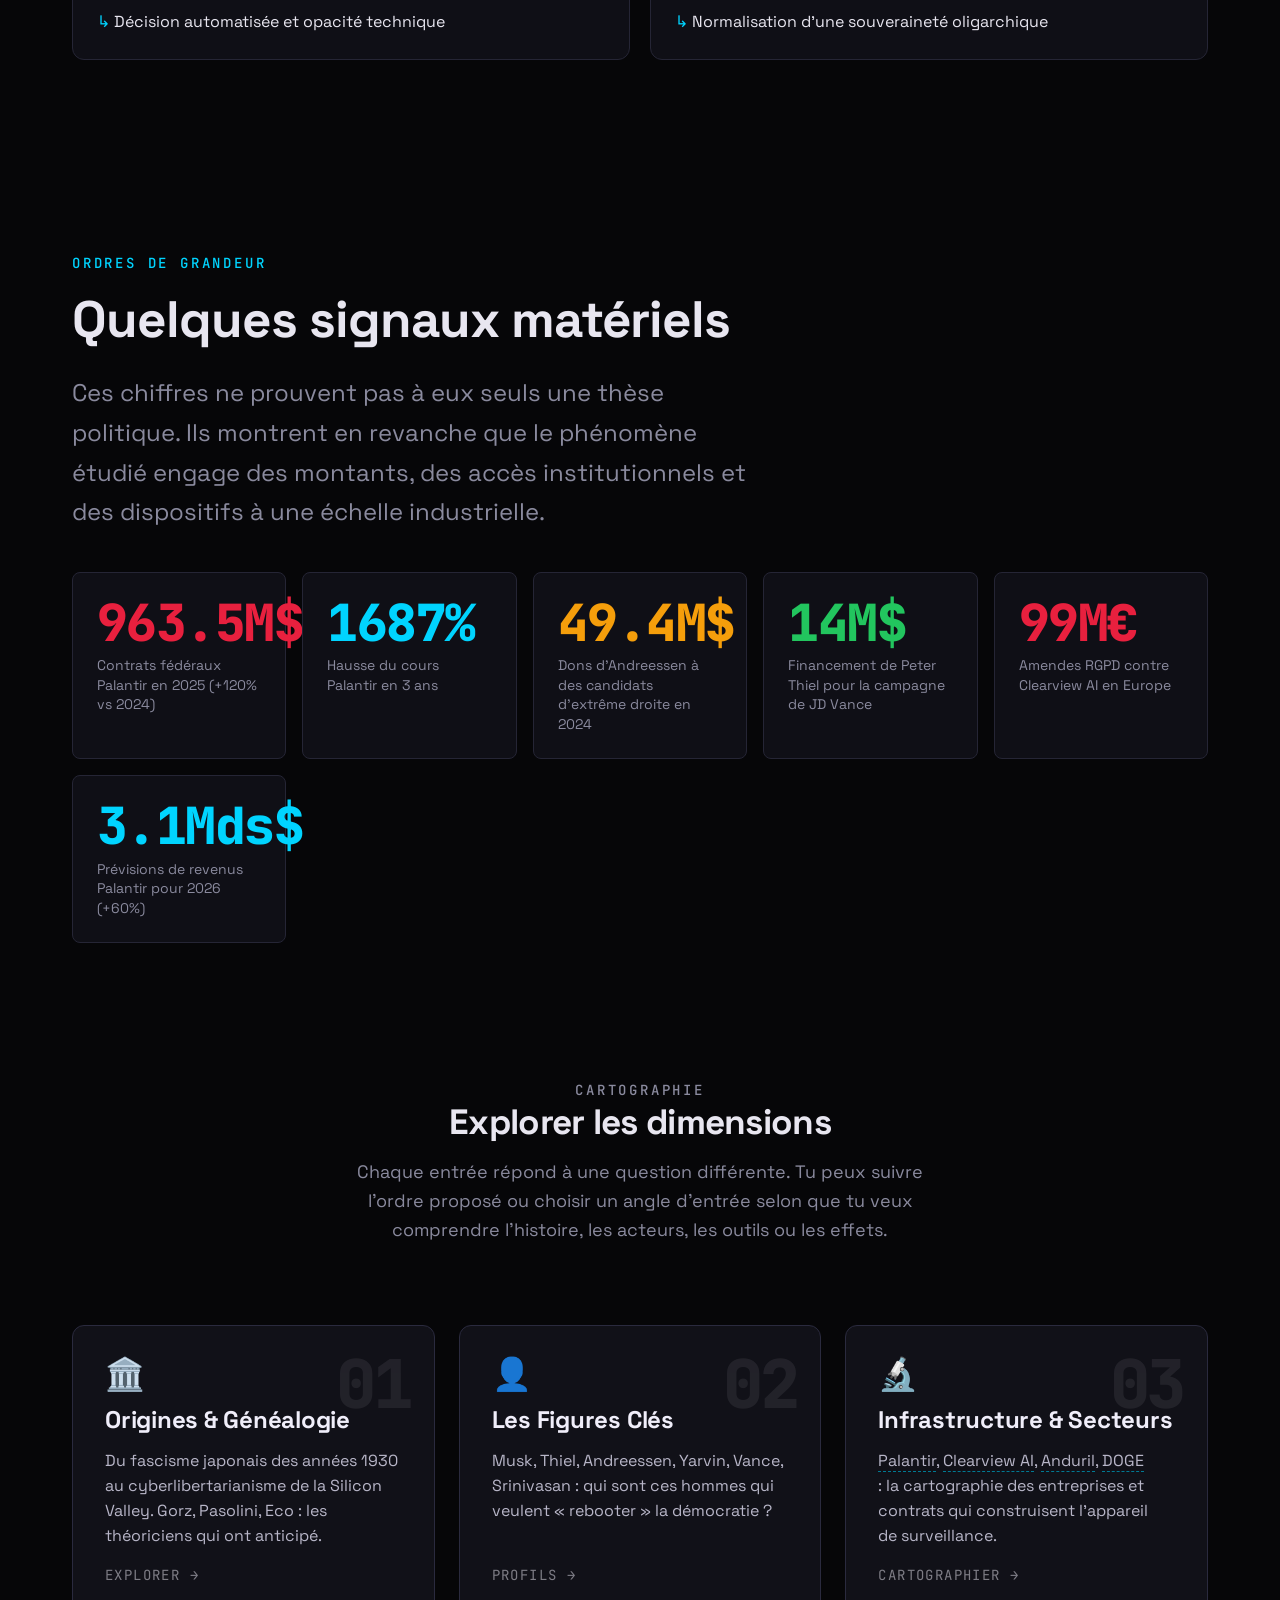
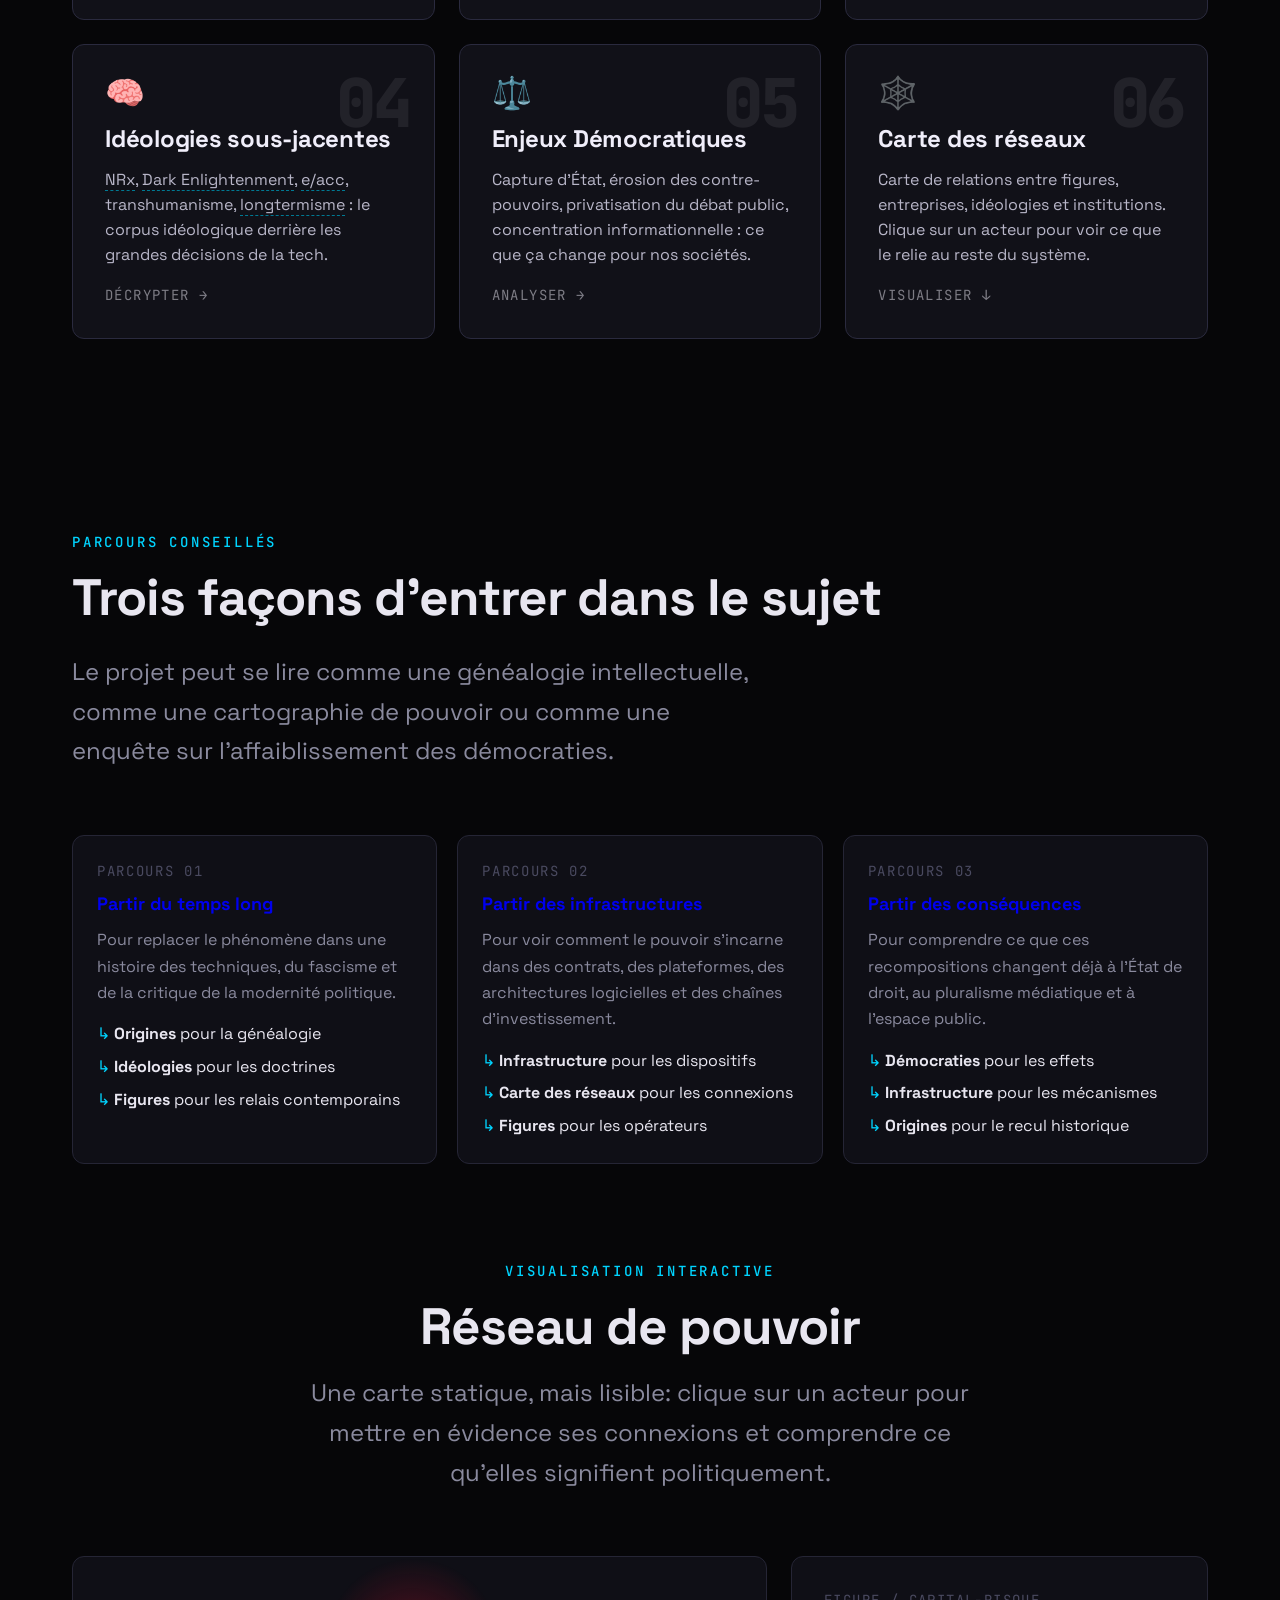
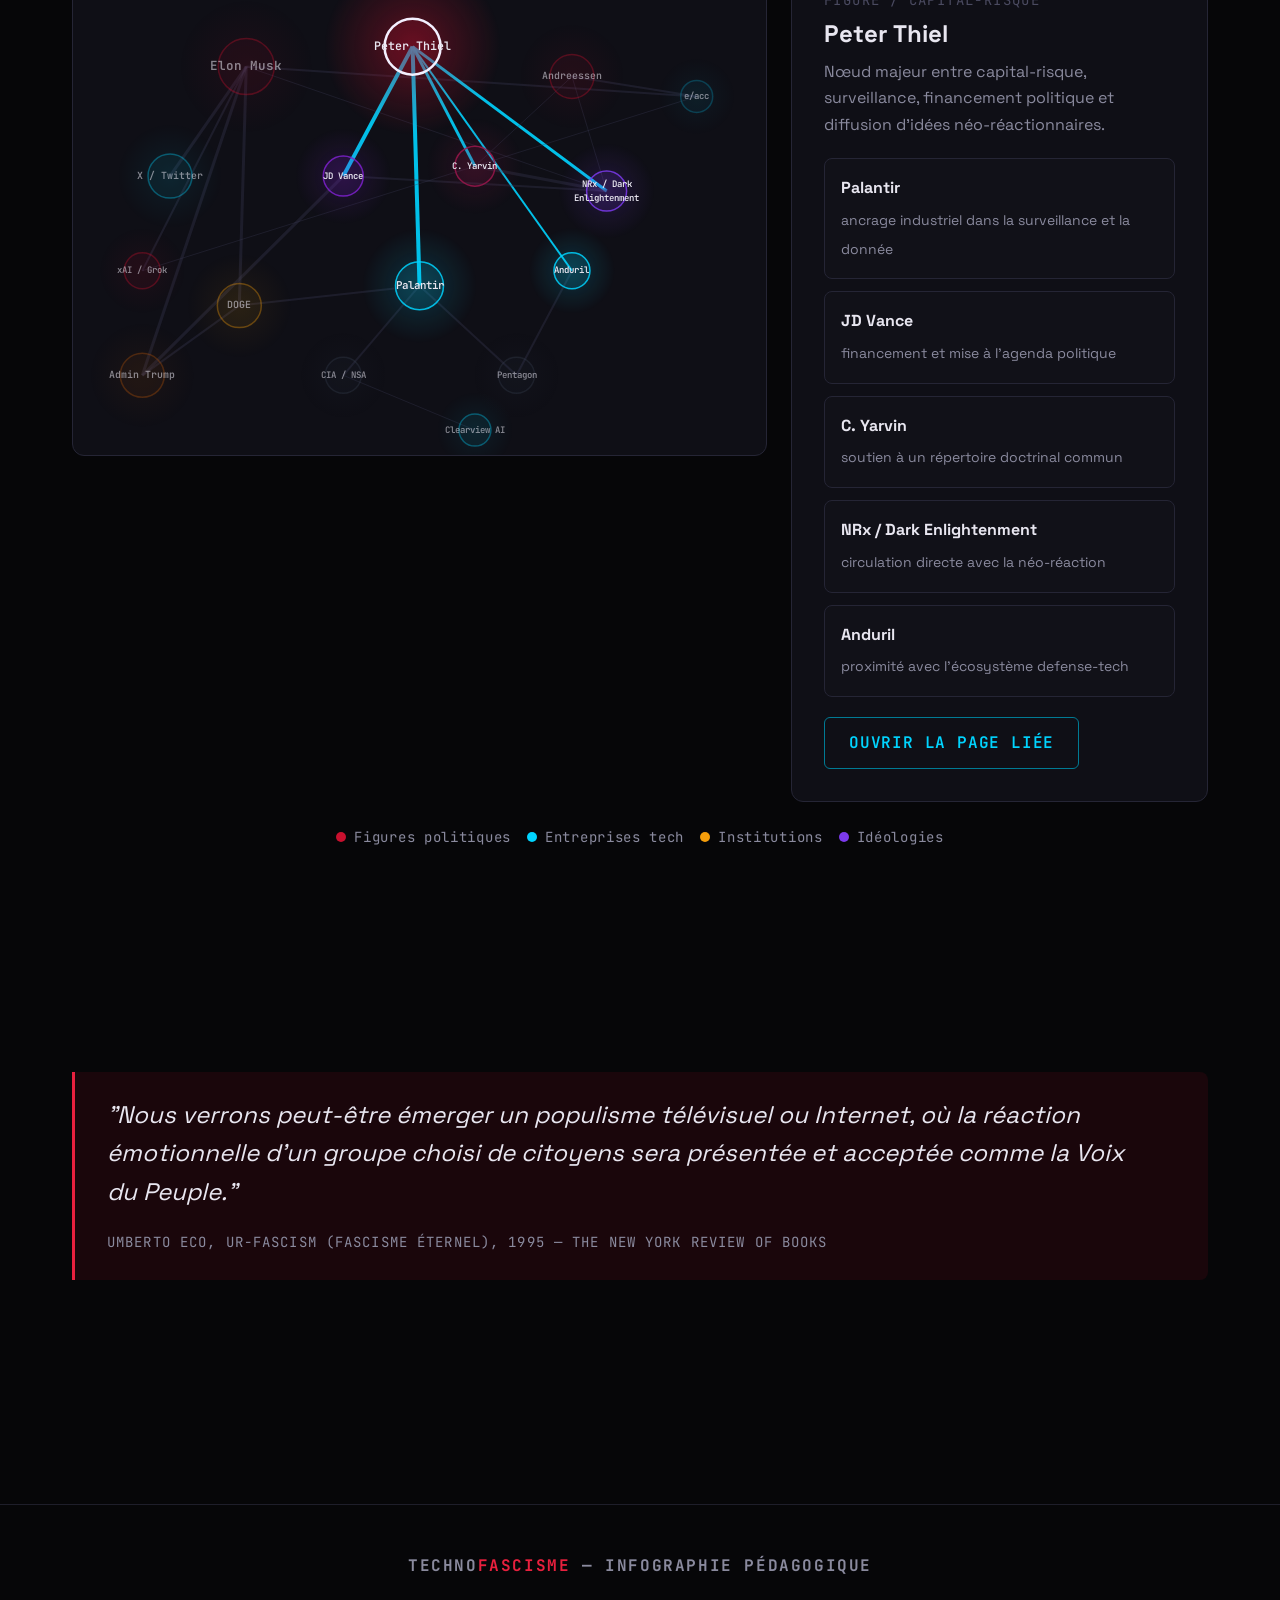
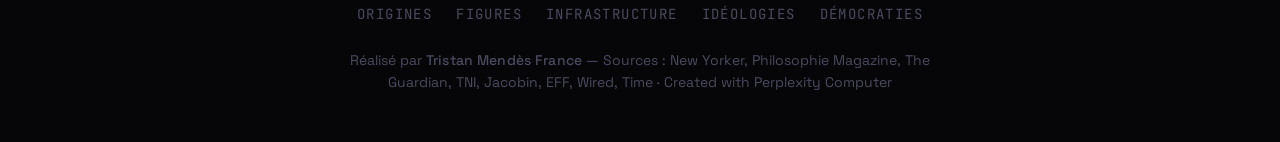
==== commit e7467b4e: "Ajoute un glossaire interactif pour les termes techniques 13 entrées : NRx, e/acc, DOGE, La Cathédra" ====
--- a/index.html
+++ b/index.html
@@ -430,7 +430,7 @@
       <div class="panorama-card">
         <div class="panorama-kicker">Axe 02</div>
         <h3>Doctrines</h3>
-        <p>NRx, e/acc, libertarianisme autoritaire, transhumanisme hiérarchique ou Network State ne se confondent pas, mais convergent souvent dans leur détestation des limites démocratiques.</p>
+        <p><span class="gl-term" data-term="nrx" tabindex="0">NRx</span>, <span class="gl-term" data-term="eacc" tabindex="0">e/acc</span>, libertarianisme autoritaire, transhumanisme hiérarchique ou <span class="gl-term" data-term="network_state" tabindex="0">Network State</span> ne se confondent pas, mais convergent souvent dans leur détestation des limites démocratiques.</p>
         <ul>
           <li>La démocratie décrite comme obstacle</li>
           <li>L'élite technique décrite comme solution</li>
@@ -529,7 +529,7 @@
         <span class="hub-card-number" aria-hidden="true">03</span>
         <div class="hub-card-emoji" aria-hidden="true">🔬</div>
         <h3>Infrastructure &amp; Secteurs</h3>
-        <p>Palantir, Clearview AI, Anduril, DOGE : la cartographie des entreprises et contrats qui construisent l'appareil de surveillance.</p>
+        <p><span class="gl-term" data-term="palantir" tabindex="0">Palantir</span>, <span class="gl-term" data-term="clearview" tabindex="0">Clearview AI</span>, <span class="gl-term" data-term="anduril" tabindex="0">Anduril</span>, <span class="gl-term" data-term="doge" tabindex="0">DOGE</span> : la cartographie des entreprises et contrats qui construisent l'appareil de surveillance.</p>
         <div class="hub-card-arrow" aria-hidden="true">Cartographier →</div>
       </a>
 
@@ -537,7 +537,7 @@
         <span class="hub-card-number" aria-hidden="true">04</span>
         <div class="hub-card-emoji" aria-hidden="true">🧠</div>
         <h3>Idéologies sous-jacentes</h3>
-        <p>NRx, Dark Enlightenment, e/acc, transhumanisme, longtermisme : le corpus idéologique derrière les grandes décisions de la tech.</p>
+        <p><span class="gl-term" data-term="nrx" tabindex="0">NRx</span>, <span class="gl-term" data-term="dark_enlightenment" tabindex="0">Dark Enlightenment</span>, <span class="gl-term" data-term="eacc" tabindex="0">e/acc</span>, transhumanisme, <span class="gl-term" data-term="longtermisme" tabindex="0">longtermisme</span> : le corpus idéologique derrière les grandes décisions de la tech.</p>
         <div class="hub-card-arrow" aria-hidden="true">Décrypter →</div>
       </a>
 
--- a/css/style.css
+++ b/css/style.css
@@ -1511,6 +1511,68 @@
   }
 }
 
+/* ── Glossary term markers ───────────────────────────────────── */
+.gl-term {
+  cursor: help;
+  border-bottom: 1px dashed var(--color-cyan-muted);
+  color: inherit;
+  text-decoration: none;
+  display: inline;
+  transition: color var(--transition), border-color var(--transition);
+}
+
+.gl-term:hover,
+.gl-term:focus {
+  color: var(--color-cyan);
+  border-bottom-color: var(--color-cyan);
+  outline: none;
+}
+
+/* ── Glossary popover ────────────────────────────────────────── */
+#gl-popover {
+  position: fixed;
+  width: 300px;
+  background: var(--color-surface-offset);
+  border: 1px solid var(--color-border-bright);
+  border-left: 3px solid var(--color-cyan);
+  border-radius: var(--radius-xl);
+  padding: var(--space-4) var(--space-5);
+  z-index: 300;
+  pointer-events: none;
+  opacity: 0;
+  transform: translateY(6px);
+  transition: opacity 150ms ease, transform 150ms ease;
+  box-shadow: 0 8px 32px rgba(0,0,0,0.6), 0 0 0 1px var(--color-divider);
+}
+
+#gl-popover.visible {
+  opacity: 1;
+  transform: translateY(0);
+  pointer-events: auto;
+}
+
+.gl-label {
+  font-family: var(--font-mono);
+  font-size: 0.68rem;
+  letter-spacing: 0.12em;
+  text-transform: uppercase;
+  color: var(--color-cyan);
+  margin-bottom: var(--space-2);
+}
+
+.gl-def {
+  font-size: var(--text-xs);
+  color: var(--color-text-muted);
+  line-height: 1.65;
+}
+
+@media (max-width: 480px) {
+  #gl-popover {
+    width: calc(100vw - 20px);
+    left: 10px !important;
+  }
+}
+
 /* ── Scroll progress bar ─────────────────────────────────────── */
 #scroll-progress {
   position: fixed;
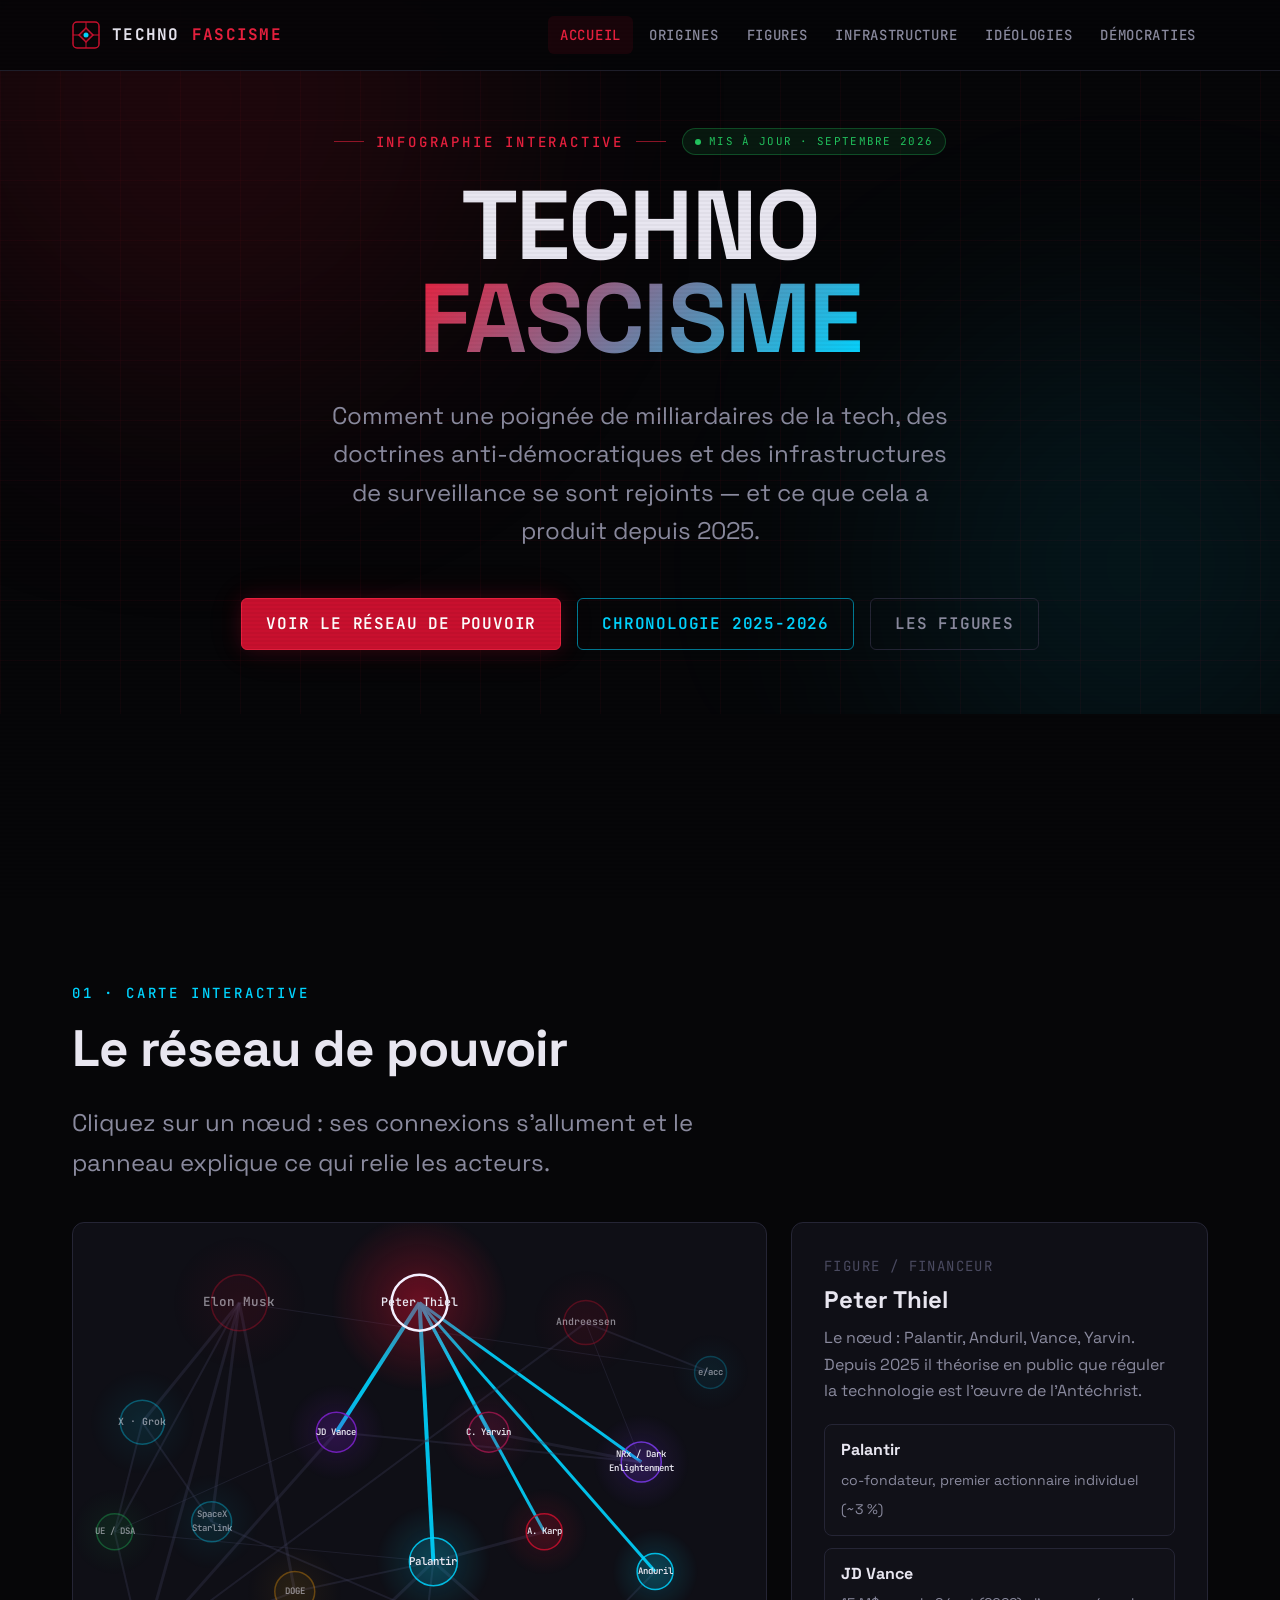
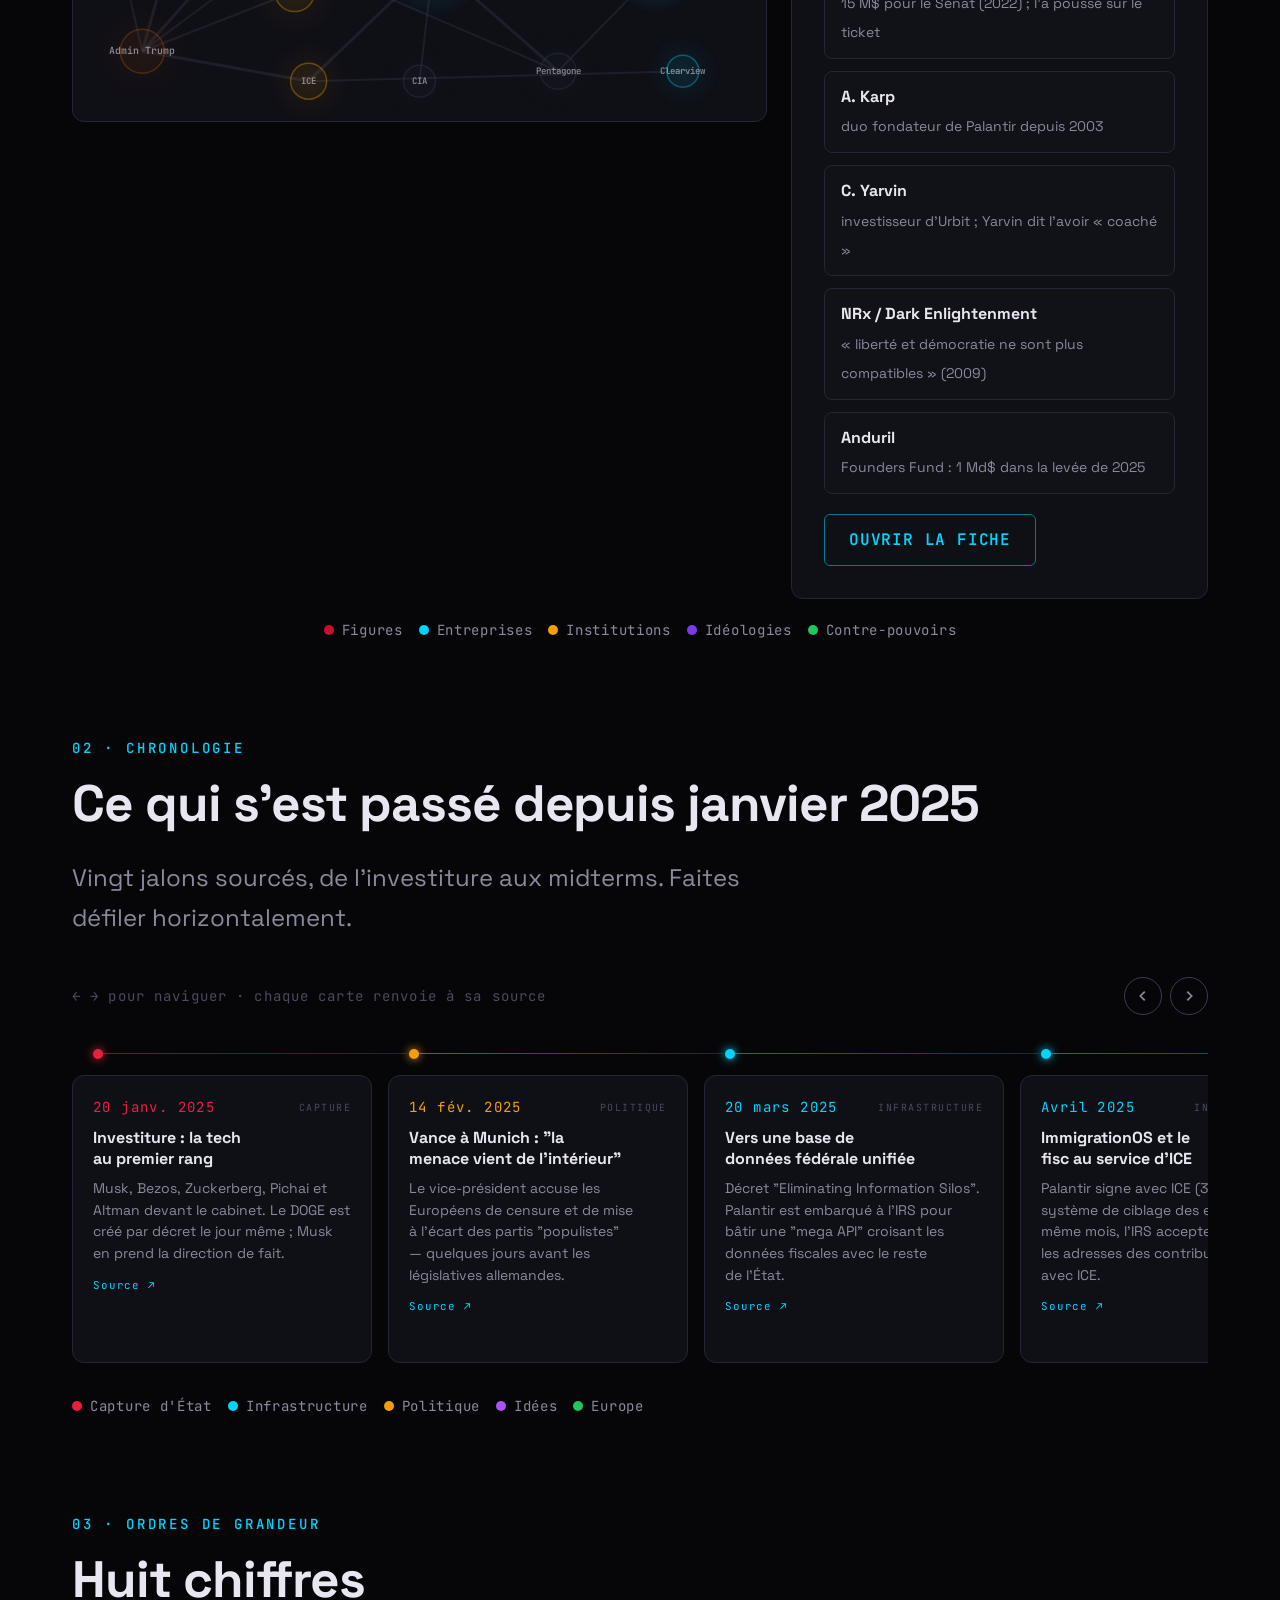
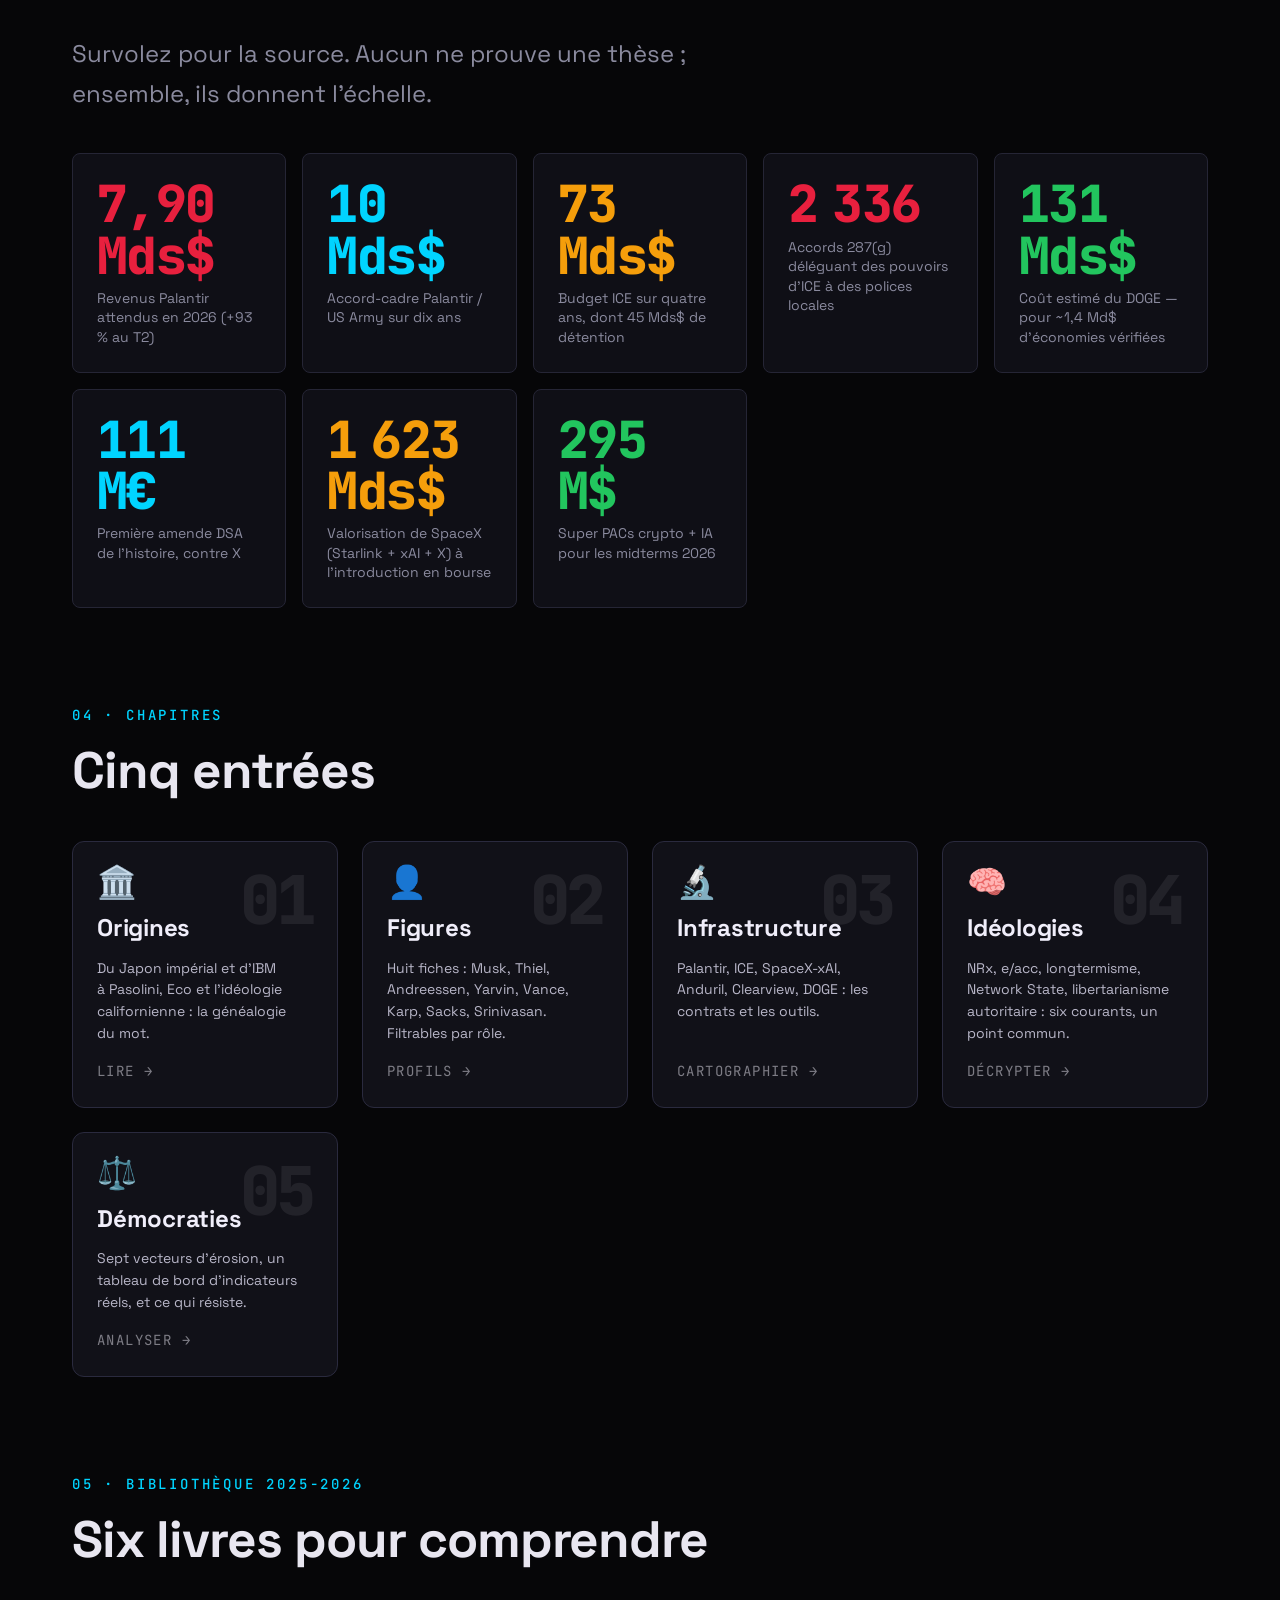
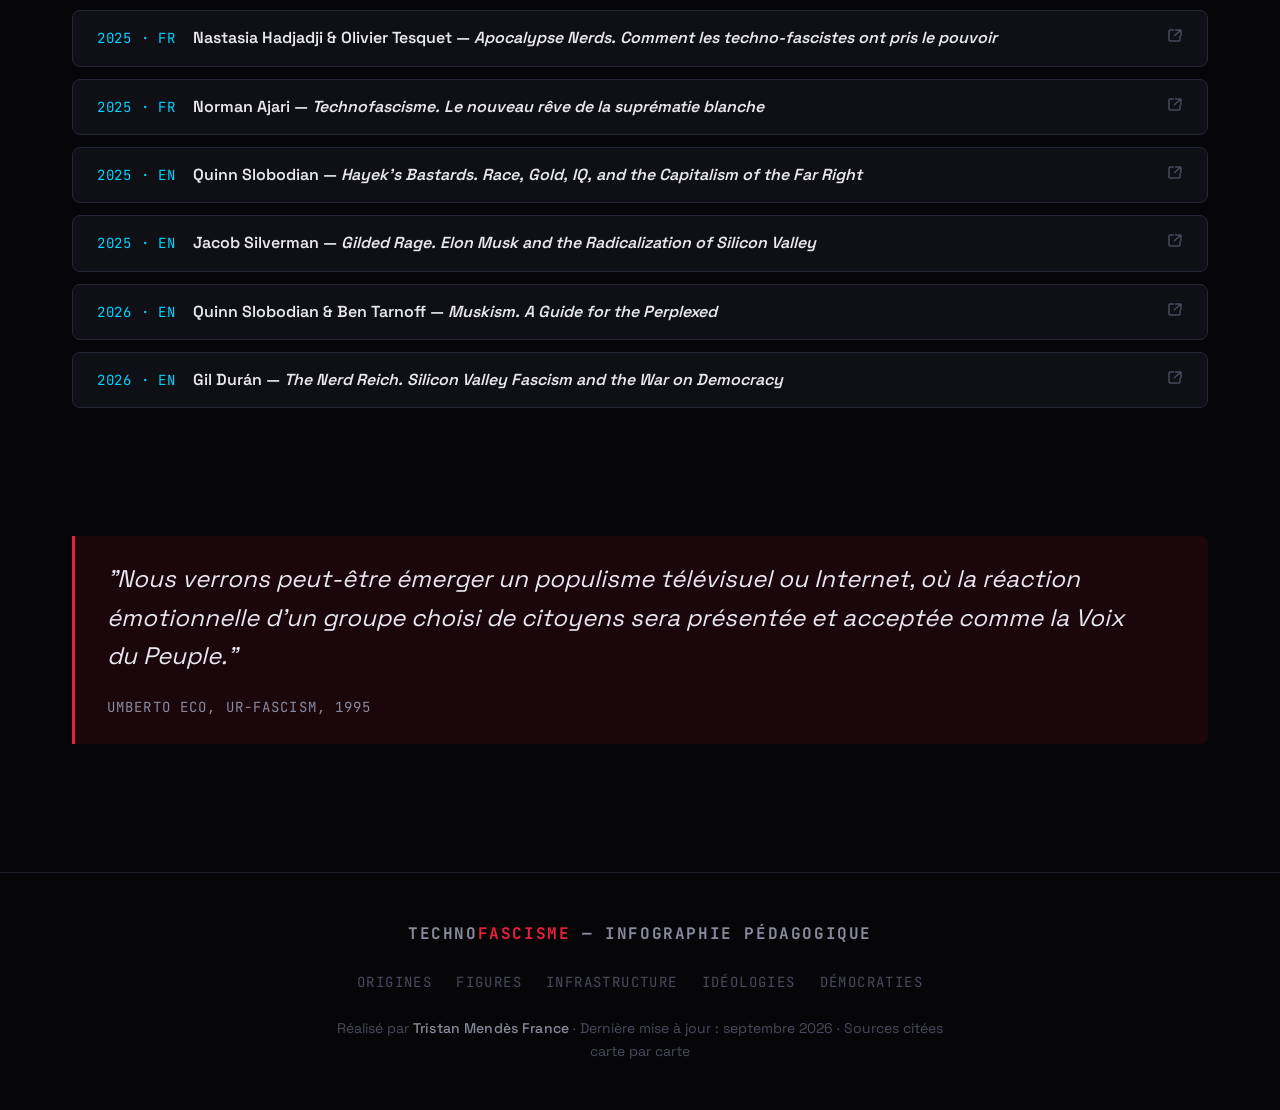
==== commit 8423bf31: "Refonte v3 (3/8) : accueil en dashboard — réseau en tête, chronologie 2025-2026, huit chiffres, bibl" ====
--- a/index.html
+++ b/index.html
@@ -1,306 +1,44 @@
 <!DOCTYPE html>
 <html lang="fr" data-theme="dark">
 <head>
-<!--
-   ______                            __
-  / ____/___  ____ ___  ____  __  __/ /____  _____
- / /   / __ \/ __ `__ \/ __ \/ / / / __/ _ \/ ___/
-/ /___/ /_/ / / / / / / /_/ / /_/ / /_/  __/ /
-\____/\____/_/ /_/ /_/ .___/\__,_/\__/\___/_/
-                    /_/
-        Created with Perplexity Computer
-        https://www.perplexity.ai/computer
--->
-<meta name="generator" content="Perplexity Computer">
-<meta name="author" content="Perplexity Computer">
-<meta property="og:see_also" content="https://www.perplexity.ai/computer">
-<link rel="author" href="https://www.perplexity.ai/computer">
 <meta charset="UTF-8">
 <meta name="viewport" content="width=device-width, initial-scale=1.0">
-<title>TECHNOFASCISME — Cartographie d'un pouvoir émergent</title>
-<meta name="description" content="Exploration pédagogique et visuelle du technofascisme : ses origines, ses figures, son infrastructure et les enjeux pour nos démocraties.">
+<title>TECHNOFASCISME — Cartographie d'un pouvoir</title>
+<meta name="description" content="Infographie interactive : comment une oligarchie tech, des doctrines anti-démocratiques et des infrastructures de surveillance convergent. Figures, réseau, chronologie 2025-2026, enjeux.">
 <link rel="preconnect" href="https://fonts.googleapis.com">
 <link rel="preconnect" href="https://fonts.gstatic.com" crossorigin>
 <link href="https://fonts.googleapis.com/css2?family=Space+Grotesk:wght@300..700&family=JetBrains+Mono:wght@400;500;700&display=swap" rel="stylesheet">
 <link rel="stylesheet" href="css/style.css">
 <style>
-  /* Index-specific overrides */
-  .hero-definition {
-    max-width: var(--content-default);
-    margin: 0 auto var(--space-20);
-    padding: 0 var(--space-8);
-    display: grid;
-    grid-template-columns: 1fr 1fr;
-    gap: var(--space-12);
-    align-items: start;
-  }
-  @media (max-width: 768px) {
-    .hero-definition { grid-template-columns: 1fr; gap: var(--space-8); }
-  }
-  .definition-box {
-    background: var(--color-surface-card);
-    border: 1px solid var(--color-border);
-    border-radius: var(--radius-xl);
-    padding: var(--space-8);
-    border-left: 3px solid var(--color-red-bright);
-  }
-  .definition-box h3 {
-    font-family: var(--font-mono);
-    font-size: var(--text-xs);
-    letter-spacing: 0.15em;
-    text-transform: uppercase;
-    color: var(--color-red-bright);
-    margin-bottom: var(--space-4);
-  }
-  .definition-box p {
-    font-size: var(--text-base);
-    color: var(--color-text-muted);
-    line-height: 1.7;
-  }
-  .definition-box.cyan-box {
-    border-left-color: var(--color-cyan);
-  }
-  .definition-box.cyan-box h3 { color: var(--color-cyan); }
-
-  .home-method {
-    max-width: var(--content-wide);
-    margin: 0 auto;
-    padding: 0 var(--space-8) var(--space-20);
-  }
-
-  .method-grid,
-  .reading-grid {
-    display: grid;
-    grid-template-columns: repeat(3, minmax(0, 1fr));
-    gap: var(--space-5);
-  }
-
-  .panorama-grid {
-    display: grid;
-    grid-template-columns: repeat(2, minmax(0, 1fr));
-    gap: var(--space-5);
-    margin-top: var(--space-10);
-  }
-
-  .method-card,
-  .panorama-card,
-  .reading-card {
-    background: var(--color-surface-card);
-    border: 1px solid var(--color-border);
-    border-radius: var(--radius-xl);
-    padding: var(--space-6);
-  }
-
-  .reading-card {
-    text-decoration: none;
-    transition: border-color var(--transition), transform var(--transition), box-shadow var(--transition);
-  }
-
-  .reading-card:hover {
-    transform: translateY(-2px);
-    border-color: var(--color-border-bright);
-    box-shadow: var(--shadow-card);
-  }
-
-  .method-card h3,
-  .panorama-card h3,
-  .reading-card h3 {
-    font-size: var(--text-base);
-    font-weight: 700;
-    margin-bottom: var(--space-3);
-  }
-
-  .method-card p,
-  .panorama-card p,
-  .reading-card p {
-    font-size: var(--text-sm);
-    color: var(--color-text-muted);
-    line-height: 1.65;
-    max-width: 100%;
-  }
-
-  .panorama-kicker,
-  .reading-kicker {
-    font-family: var(--font-mono);
-    font-size: var(--text-xs);
-    letter-spacing: 0.12em;
-    text-transform: uppercase;
-    color: var(--color-text-faint);
-    margin-bottom: var(--space-3);
-  }
-
-  .panorama-card ul,
-  .reading-card ul {
-    list-style: none;
-    display: grid;
-    gap: var(--space-2);
-    margin-top: var(--space-4);
-  }
-
-  .panorama-card li,
-  .reading-card li {
-    color: var(--color-text);
-    font-size: var(--text-sm);
-    line-height: 1.55;
-    max-width: 100%;
-  }
-
-  .panorama-card li::before,
-  .reading-card li::before {
-    content: '↳ ';
-    color: var(--color-cyan);
-  }
-
-  .reading-card strong {
-    color: var(--color-text);
-  }
-
   .network-layout {
     display: grid;
     grid-template-columns: minmax(0, 1.5fr) minmax(320px, 0.9fr);
     gap: var(--space-6);
     align-items: stretch;
   }
-
-  .network-detail {
-    display: flex;
-    flex-direction: column;
-    gap: var(--space-5);
-    min-height: 500px;
-  }
-
-  .network-detail p {
-    max-width: 100%;
-  }
-
-  .network-links {
-    display: grid;
-    gap: var(--space-3);
-  }
-
+  .network-detail { display: flex; flex-direction: column; gap: var(--space-5); min-height: 500px; }
+  .network-detail p { max-width: 100%; }
+  .network-links { display: grid; gap: var(--space-3); }
   .network-link-item {
-    padding: var(--space-4);
+    padding: var(--space-3) var(--space-4);
     border: 1px solid var(--color-border);
     border-radius: var(--radius-lg);
     background: var(--color-surface-2);
   }
-
-  .network-link-item strong {
-    display: block;
-    margin-bottom: var(--space-1);
-    color: var(--color-text);
-    font-size: var(--text-sm);
-  }
-
-  .network-link-item span {
-    color: var(--color-text-muted);
-    font-size: var(--text-xs);
-    line-height: 1.5;
-  }
-
-  .network-cta {
-    margin-top: auto;
-  }
-
-  .hub-intro {
-    max-width: var(--content-default);
-    margin: 0 auto;
-    padding: 0 var(--space-8) var(--space-8);
-    text-align: center;
-  }
-
-  .hub-intro h2 {
-    font-size: var(--text-xl);
-    font-weight: 800;
-    letter-spacing: -0.02em;
-    margin-bottom: var(--space-4);
-  }
-
-  .hub-intro p {
-    color: var(--color-text-muted);
-    max-width: 600px;
-    margin: 0 auto;
-  }
-
-  .hub-section {
-    max-width: var(--content-wide);
-    margin: 0 auto;
-    padding: 0 var(--space-8) var(--space-24);
-  }
-
-  .network-section {
-    max-width: var(--content-wide);
-    margin: 0 auto;
-    padding: 0 var(--space-8) var(--space-24);
-  }
-
-  .network-legend {
-    display: flex;
-    flex-wrap: wrap;
-    gap: var(--space-4);
-    margin-top: var(--space-6);
-    justify-content: center;
-  }
-
-  .legend-item {
-    display: flex;
-    align-items: center;
-    gap: var(--space-2);
-    font-family: var(--font-mono);
-    font-size: var(--text-xs);
-    color: var(--color-text-muted);
-    letter-spacing: 0.05em;
-  }
-
-  .legend-dot {
-    width: 10px; height: 10px;
-    border-radius: 50%;
-    flex-shrink: 0;
-  }
-
-  .marquee-wrapper {
-    overflow: hidden;
-    border-top: 1px solid var(--color-divider);
-    border-bottom: 1px solid var(--color-divider);
-    padding: var(--space-3) 0;
-    background: var(--color-surface-card);
-    margin-bottom: var(--space-12);
-  }
-
-  .marquee-track {
-    display: flex;
-    gap: var(--space-8);
-    animation: marquee 30s linear infinite;
-    width: max-content;
-  }
-
-  .marquee-item {
-    font-family: var(--font-mono);
-    font-size: var(--text-xs);
-    letter-spacing: 0.15em;
-    text-transform: uppercase;
-    color: var(--color-text-faint);
-    white-space: nowrap;
-    display: flex;
-    align-items: center;
-    gap: var(--space-4);
-  }
-
-  .marquee-item::after {
-    content: '//';
-    color: var(--color-red-bright);
-  }
-
-  @keyframes marquee {
-    0% { transform: translateX(0); }
-    100% { transform: translateX(-50%); }
-  }
-
-  @media (max-width: 768px) {
-    .method-grid,
-    .panorama-grid,
-    .reading-grid,
+  .network-link-item strong { display: block; margin-bottom: 2px; color: var(--color-text); font-size: var(--text-sm); }
+  .network-link-item span { color: var(--color-text-muted); font-size: var(--text-xs); line-height: 1.5; }
+  .network-cta { margin-top: auto; }
+  .network-legend { display: flex; flex-wrap: wrap; gap: var(--space-4); margin-top: var(--space-5); justify-content: center; }
+  .legend-item { display: flex; align-items: center; gap: var(--space-2); font-family: var(--font-mono); font-size: var(--text-xs); color: var(--color-text-muted); letter-spacing: 0.05em; }
+  .legend-dot { width: 10px; height: 10px; border-radius: 50%; flex-shrink: 0; }
+
+  .hub-grid { grid-template-columns: repeat(auto-fill, minmax(220px, 1fr)); }
+  .hub-card { padding: var(--space-6); }
+  .hub-card p { font-size: var(--text-xs); }
+
+  @media (max-width: 900px) {
     .network-layout { grid-template-columns: 1fr; }
+    .network-detail { min-height: auto; }
   }
 </style>
 </head>
@@ -310,7 +48,7 @@
 <nav class="site-nav" aria-label="Navigation principale">
   <div class="nav-inner">
     <a href="index.html" class="nav-logo" aria-label="Technofascisme — Accueil">
-      <svg class="logo-icon" viewBox="0 0 28 28" fill="none" xmlns="http://www.w3.org/2000/svg" aria-hidden="true">
+      <svg class="logo-icon" viewBox="0 0 28 28" fill="none" aria-hidden="true">
         <rect x="1" y="1" width="26" height="26" rx="4" stroke="#c8102e" stroke-width="1.5"/>
         <path d="M7 14 L14 7 L21 14 L14 21 Z" stroke="#c8102e" stroke-width="1.5" fill="rgba(200,16,46,0.15)"/>
         <circle cx="14" cy="14" r="2.5" fill="#00d4ff"/>
@@ -338,281 +76,49 @@
 </nav>
 
 <!-- HERO -->
-<section class="page-hero">
+<section class="page-hero compact">
   <div class="hero-grid-bg" aria-hidden="true"></div>
   <div class="hero-glow hero-glow-red" aria-hidden="true"></div>
   <div class="hero-glow hero-glow-cyan" aria-hidden="true"></div>
 
-  <p class="hero-eyebrow">Une exploration · figures, idéologies, enjeux</p>
+  <div class="hero-kicker-row">
+    <p class="hero-eyebrow" style="margin:0">Infographie interactive</p>
+    <span class="update-badge">Mis à jour · septembre 2026</span>
+  </div>
   <h1 class="hero-title glitch">
     <span class="line-1">TECHNO</span>
     <span class="line-2">FASCISME</span>
   </h1>
   <p class="hero-subtitle">
-    Une enquête visuelle sur la manière dont des acteurs de la tech, des doctrines anti-démocratiques et des infrastructures numériques de pouvoir se rejoignent, se renforcent et se légitiment mutuellement.
+    Comment une poignée de milliardaires de la tech, des doctrines anti-démocratiques et des infrastructures de surveillance se sont rejoints — et ce que cela a produit depuis 2025.
   </p>
   <div class="hero-cta-group">
-    <a href="pages/origines.html" class="btn btn-primary">Explorer l'histoire</a>
-    <a href="pages/figures.html" class="btn btn-secondary">Les figures clés</a>
-    <a href="#chapters" class="btn btn-ghost">Voir les chapitres</a>
-  </div>
-
-  <div class="hero-scroll-hint" aria-hidden="true">
-    <span>SCROLL</span>
-    <svg width="16" height="16" viewBox="0 0 16 16" fill="none" stroke="currentColor" stroke-width="2">
-      <path d="M8 3v10M4 9l4 4 4-4"/>
-    </svg>
+    <a href="#network-section" class="btn btn-primary">Voir le réseau de pouvoir</a>
+    <a href="#actu" class="btn btn-secondary">Chronologie 2025-2026</a>
+    <a href="pages/figures.html" class="btn btn-ghost">Les figures</a>
   </div>
 </section>
 
 <!-- DEFINITION -->
-<section aria-label="Définitions clés">
-  <div class="hero-definition fade-in">
-    <div class="definition-box">
-      <h3>Définition de travail</h3>
-      <p>Ici, le terme <strong>technofascisme</strong> n'est pas employé comme une étiquette, mais comme une <strong>hypothèse de travail</strong> : nommer une configuration politique précise dans laquelle des élites technologiques concentrent des infrastructures stratégiques, s'appuient sur des doctrines anti-égalitaires et utilisent la technologie pour étendre un pouvoir de type oligarchique.</p>
-      <p style="margin-top:1rem; font-size: var(--text-xs); color: var(--color-text-faint); font-family: var(--font-mono);">Le projet s'appuie sur un faisceau d'auteurs critiques, de sources primaires, d'analyses académiques et d'enquêtes journalistiques.</p>
-    </div>
-    <div class="definition-box cyan-box">
-      <h3>Ce que la cartographie documente</h3>
-      <p>Le projet ne dit pas que tous les acteurs étudiés seraient identiques, ni qu'ils se revendiqueraient explicitement du fascisme. Il montre plutôt des <strong>continuités</strong>: financements politiques, réseaux d'admiration mutuelle, capture institutionnelle, privatisation du débat public, déploiement de dispositifs de surveillance et affinités avec des corpus intellectuels anti-démocratiques.</p>
-    </div>
-  </div>
-</section>
-
-<!-- METHODE -->
-<section aria-labelledby="method-heading">
-  <div class="home-method">
-    <div class="section-header fade-in" style="margin-bottom:var(--space-10)">
-      <span class="section-eyebrow">Méthode de lecture</span>
-      <h2 id="method-heading" class="section-title">Ce que montre cette enquête</h2>
-      <p class="section-lead">Pour être rigoureuse, une cartographie comme celle-ci doit distinguer les faits observables, les convergences idéologiques et la part d'interprétation critique. Cette page sert de boussole avant d'entrer dans les chapitres.</p>
-    </div>
-    <div class="method-grid fade-in">
-      <div class="method-card">
-        <div class="card-label">Niveau 01</div>
-        <h3>Des faits documentés</h3>
-        <p>Contrats publics, dons politiques, prises de parole, investissements, partenariats sécuritaires, usages policiers ou militaires: le socle de la démonstration repose d'abord sur des éléments vérifiables.</p>
-      </div>
-      <div class="method-card">
-        <div class="card-label">Niveau 02</div>
-        <h3>Des circulations d'idées</h3>
-        <p>Le site suit comment des notions naguère marginales passent d'essais, blogs ou manifestes à l'écosystème VC, aux plateformes, puis parfois aux institutions publiques.</p>
-      </div>
-      <div class="method-card">
-        <div class="card-label">Niveau 03</div>
-        <h3>Une hypothèse politique</h3>
-        <p>Le mot technofascisme fonctionne ici comme une hypothèse critique: tester si la rencontre entre puissance technique, mépris du pluralisme et aspiration à un pouvoir dur constitue bien autre chose qu'une dérive isolée.</p>
-      </div>
-    </div>
-  </div>
-</section>
-
-<!-- PANORAMA -->
-<section aria-labelledby="panorama-heading">
-  <div class="section">
-    <div class="section-header fade-in">
-      <span class="section-eyebrow">Vue d'ensemble</span>
-      <h2 id="panorama-heading" class="section-title">Quatre axes pour lire le phénomène</h2>
-      <p class="section-lead">Le sujet devient plus lisible si l'on sépare ce qui relève des personnes, des doctrines, des machines et des effets démocratiques. Le technofascisme apparaît précisément à leur intersection.</p>
-    </div>
-    <div class="panorama-grid fade-in">
-      <div class="panorama-card">
-        <div class="panorama-kicker">Axe 01</div>
-        <h3>Acteurs</h3>
-        <p>Des entrepreneurs, investisseurs, théoriciens et relais politiques qui ne sont plus seulement des figures économiques, mais des agents capables d'agir sur l'État, les infrastructures et la circulation de l'information.</p>
-        <ul>
-          <li>Du milliardaire au stratège institutionnel</li>
-          <li>Du réseau VC au réseau de gouvernement</li>
-          <li>Du charisme de plateforme à la capacité d'influence</li>
-        </ul>
-      </div>
-      <div class="panorama-card">
-        <div class="panorama-kicker">Axe 02</div>
-        <h3>Doctrines</h3>
-        <p><span class="gl-term" data-term="nrx" tabindex="0">NRx</span>, <span class="gl-term" data-term="eacc" tabindex="0">e/acc</span>, libertarianisme autoritaire, transhumanisme hiérarchique ou <span class="gl-term" data-term="network_state" tabindex="0">Network State</span> ne se confondent pas, mais convergent souvent dans leur détestation des limites démocratiques.</p>
-        <ul>
-          <li>La démocratie décrite comme obstacle</li>
-          <li>L'élite technique décrite comme solution</li>
-          <li>La crise pensée comme moment d'opportunité</li>
-        </ul>
-      </div>
-      <div class="panorama-card">
-        <div class="panorama-kicker">Axe 03</div>
-        <h3>Machines</h3>
-        <p>Le basculement ne se joue pas seulement dans les idées. Il se matérialise dans des plateformes, des systèmes de surveillance, des modèles d'IA, des bases de données massives et des architectures de commandement.</p>
-        <ul>
-          <li>Biométrie, profiling, ciblage</li>
-          <li>Privatisation d'outils régaliens</li>
-          <li>Décision automatisée et opacité technique</li>
-        </ul>
-      </div>
-      <div class="panorama-card">
-        <div class="panorama-kicker">Axe 04</div>
-        <h3>Effets</h3>
-        <p>Le résultat n'est pas simplement plus de technologie. C'est un déplacement du centre de gravité politique: moins de contre-pouvoirs, moins de publicité des décisions, plus de dépendance à des infrastructures privées.</p>
-        <ul>
-          <li>Capture d'État graduelle</li>
-          <li>Affaiblissement du pluralisme informationnel</li>
-          <li>Normalisation d'une souveraineté oligarchique</li>
-        </ul>
-      </div>
-    </div>
-  </div>
-</section>
-
-<!-- STATS -->
-<section aria-labelledby="stats-heading">
-  <div class="section">
-    <div class="section-header fade-in" style="margin-bottom:var(--space-10)">
-      <span class="section-eyebrow">Ordres de grandeur</span>
-      <h2 id="stats-heading" class="section-title">Quelques signaux matériels</h2>
-      <p class="section-lead">Ces chiffres ne prouvent pas à eux seuls une thèse politique. Ils montrent en revanche que le phénomène étudié engage des montants, des accès institutionnels et des dispositifs à une échelle industrielle.</p>
-    </div>
-    <div class="stats-grid fade-in">
-      <div class="stat-card stat-red" data-source="Source : Rapport annuel Palantir Technologies, 2025">
-        <div class="stat-number" data-target="970.5" data-suffix="M$">0M$</div>
-        <div class="stat-label">Contrats fédéraux Palantir en 2025 (+120% vs 2024)</div>
-      </div>
-      <div class="stat-card stat-cyan" data-source="Source : Bloomberg, NASDAQ — cours PLTR 2022-2025">
-        <div class="stat-number" data-target="1700" data-suffix="%">0%</div>
-        <div class="stat-label">Hausse du cours Palantir en 3 ans</div>
-      </div>
-      <div class="stat-card stat-amber" data-source="Source : FEC (Federal Election Commission), 2024">
-        <div class="stat-number" data-target="49.8" data-suffix="M$">0M$</div>
-        <div class="stat-label">Dons d'Andreessen à des candidats d'extrême droite en 2024</div>
-      </div>
-      <div class="stat-card stat-green" data-source="Source : OpenSecrets.org — FEC filings 2022">
-        <div class="stat-number" data-target="15" data-suffix="M$">0M$</div>
-        <div class="stat-label">Financement de Peter Thiel pour la campagne de JD Vance</div>
-      </div>
-      <div class="stat-card stat-red" data-source="Source : CNIL (France), ICO (UK), Garante (Italie) — décisions RGPD publiées">
-        <div class="stat-number" data-target="100" data-suffix="M€">0M€</div>
-        <div class="stat-label">Amendes RGPD contre Clearview AI en Europe</div>
-      </div>
-      <div class="stat-card stat-cyan" data-source="Source : Palantir investor guidance — Q4 2025 earnings call">
-        <div class="stat-number" data-target="3.14" data-suffix="Mds$">0Mds$</div>
-        <div class="stat-label">Prévisions de revenus Palantir pour 2026 (+60%)</div>
-      </div>
-    </div>
-  </div>
-</section>
-
-<!-- CHAPITRES -->
-<section id="chapters" aria-labelledby="chapters-heading">
-  <div class="hub-intro fade-in">
-    <p class="section-eyebrow">Cartographie</p>
-    <h2 id="chapters-heading">Explorer les dimensions</h2>
-    <p>Chaque entrée répond à une question différente. Tu peux suivre l'ordre proposé ou choisir un angle d'entrée selon que tu veux comprendre l'histoire, les acteurs, les outils ou les effets.</p>
-  </div>
-
-  <div class="hub-section">
-    <div class="hub-grid fade-in">
-
-      <a href="pages/origines.html" class="hub-card" data-color="red">
-        <span class="hub-card-number" aria-hidden="true">01</span>
-        <div class="hub-card-emoji" aria-hidden="true">🏛️</div>
-        <h3>Origines &amp; Généalogie</h3>
-        <p>Du fascisme japonais des années 1930 au cyberlibertarianisme de la Silicon Valley. Gorz, Pasolini, Eco : les théoriciens qui ont anticipé.</p>
-        <div class="hub-card-arrow" aria-hidden="true">Explorer →</div>
-      </a>
-
-      <a href="pages/figures.html" class="hub-card" data-color="cyan">
-        <span class="hub-card-number" aria-hidden="true">02</span>
-        <div class="hub-card-emoji" aria-hidden="true">👤</div>
-        <h3>Les Figures Clés</h3>
-        <p>Musk, Thiel, Andreessen, Yarvin, Vance, Srinivasan : qui sont ces hommes qui veulent « rebooter » la démocratie ?</p>
-        <div class="hub-card-arrow" aria-hidden="true">Profils →</div>
-      </a>
-
-      <a href="pages/infrastructure.html" class="hub-card" data-color="amber">
-        <span class="hub-card-number" aria-hidden="true">03</span>
-        <div class="hub-card-emoji" aria-hidden="true">🔬</div>
-        <h3>Infrastructure &amp; Secteurs</h3>
-        <p><span class="gl-term" data-term="palantir" tabindex="0">Palantir</span>, <span class="gl-term" data-term="clearview" tabindex="0">Clearview AI</span>, <span class="gl-term" data-term="anduril" tabindex="0">Anduril</span>, <span class="gl-term" data-term="doge" tabindex="0">DOGE</span> : la cartographie des entreprises et contrats qui construisent l'appareil de surveillance.</p>
-        <div class="hub-card-arrow" aria-hidden="true">Cartographier →</div>
-      </a>
-
-      <a href="pages/ideologies.html" class="hub-card" data-color="purple">
-        <span class="hub-card-number" aria-hidden="true">04</span>
-        <div class="hub-card-emoji" aria-hidden="true">🧠</div>
-        <h3>Idéologies sous-jacentes</h3>
-        <p><span class="gl-term" data-term="nrx" tabindex="0">NRx</span>, <span class="gl-term" data-term="dark_enlightenment" tabindex="0">Dark Enlightenment</span>, <span class="gl-term" data-term="eacc" tabindex="0">e/acc</span>, transhumanisme, <span class="gl-term" data-term="longtermisme" tabindex="0">longtermisme</span> : le corpus idéologique derrière les grandes décisions de la tech.</p>
-        <div class="hub-card-arrow" aria-hidden="true">Décrypter →</div>
-      </a>
-
-      <a href="pages/democraties.html" class="hub-card" data-color="green">
-        <span class="hub-card-number" aria-hidden="true">05</span>
-        <div class="hub-card-emoji" aria-hidden="true">⚖️</div>
-        <h3>Enjeux Démocratiques</h3>
-        <p>Capture d'État, érosion des contre-pouvoirs, privatisation du débat public, concentration informationnelle : ce que ça change pour nos sociétés.</p>
-        <div class="hub-card-arrow" aria-hidden="true">Analyser →</div>
-      </a>
-
-      <a href="#network-section" class="hub-card" data-color="orange">
-        <span class="hub-card-number" aria-hidden="true">06</span>
-        <div class="hub-card-emoji" aria-hidden="true">🕸️</div>
-        <h3>Carte des réseaux</h3>
-        <p>Carte de relations entre figures, entreprises, idéologies et institutions. Clique sur un acteur pour voir ce que le relie au reste du système.</p>
-        <div class="hub-card-arrow" aria-hidden="true">Visualiser ↓</div>
-      </a>
-
-    </div>
-  </div>
-</section>
-
-<!-- PARCOURS -->
-<section aria-labelledby="reading-heading">
-  <div class="section">
-    <div class="section-header fade-in">
-      <span class="section-eyebrow">Parcours conseillés</span>
-      <h2 id="reading-heading" class="section-title">Trois façons d'entrer dans le sujet</h2>
-      <p class="section-lead">Le projet peut se lire comme une généalogie intellectuelle, comme une cartographie de pouvoir ou comme une enquête sur l'affaiblissement des démocraties.</p>
-    </div>
-    <div class="reading-grid fade-in">
-      <a href="pages/origines.html" class="reading-card">
-        <div class="reading-kicker">Parcours 01</div>
-        <h3>Partir du temps long</h3>
-        <p>Pour replacer le phénomène dans une histoire des techniques, du fascisme et de la critique de la modernité politique.</p>
-        <ul>
-          <li><strong>Origines</strong> pour la généalogie</li>
-          <li><strong>Idéologies</strong> pour les doctrines</li>
-          <li><strong>Figures</strong> pour les relais contemporains</li>
-        </ul>
-      </a>
-      <a href="pages/infrastructure.html" class="reading-card">
-        <div class="reading-kicker">Parcours 02</div>
-        <h3>Partir des infrastructures</h3>
-        <p>Pour voir comment le pouvoir s'incarne dans des contrats, des plateformes, des architectures logicielles et des chaînes d'investissement.</p>
-        <ul>
-          <li><strong>Infrastructure</strong> pour les dispositifs</li>
-          <li><strong>Carte des réseaux</strong> pour les connexions</li>
-          <li><strong>Figures</strong> pour les opérateurs</li>
-        </ul>
-      </a>
-      <a href="pages/democraties.html" class="reading-card">
-        <div class="reading-kicker">Parcours 03</div>
-        <h3>Partir des conséquences</h3>
-        <p>Pour comprendre ce que ces recompositions changent déjà à l'État de droit, au pluralisme médiatique et à l'espace public.</p>
-        <ul>
-          <li><strong>Démocraties</strong> pour les effets</li>
-          <li><strong>Infrastructure</strong> pour les mécanismes</li>
-          <li><strong>Origines</strong> pour le recul historique</li>
-        </ul>
-      </a>
-    </div>
-  </div>
-</section>
+<div class="def-strip fade-in">
+  <div class="def-strip-inner">
+    <div class="def-strip-label">Définition</div>
+    <div>
+      <p><strong>Technofascisme</strong> : configuration politique dans laquelle des élites technologiques concentrent des infrastructures stratégiques, s'appuient sur des doctrines anti-égalitaires et utilisent l'accès à l'État pour étendre un pouvoir de type oligarchique.</p>
+      <p>Le mot est ici une hypothèse de travail, pas une étiquette : aucun des acteurs étudiés ne se réclame du fascisme. Ce que le site documente, ce sont des faits — contrats, financements, décrets, déclarations — et leurs continuités.</p>
+    </div>
+  </div>
+</div>
 
 <!-- NETWORK -->
 <section id="network-section" aria-labelledby="network-heading">
-  <div class="network-section">
-    <div class="section-header fade-in" style="text-align:center">
-      <span class="section-eyebrow">Visualisation interactive</span>
-      <h2 id="network-heading" class="section-title" style="margin:0 auto">Réseau de pouvoir</h2>
-      <p class="section-lead" style="margin:var(--space-4) auto 0">Une carte statique, mais lisible: clique sur un acteur pour mettre en évidence ses connexions et comprendre ce qu'elles signifient politiquement.</p>
-    </div>
-    <div class="network-layout fade-in" style="margin-top:var(--space-8)">
+  <div class="section" style="padding-top:0">
+    <div class="section-header tight fade-in">
+      <span class="section-eyebrow">01 · Carte interactive</span>
+      <h2 id="network-heading" class="section-title">Le réseau de pouvoir</h2>
+      <p class="section-lead">Cliquez sur un nœud : ses connexions s'allument et le panneau explique ce qui relie les acteurs.</p>
+    </div>
+    <div class="network-layout fade-in">
       <div class="network-container">
         <canvas id="network-canvas" role="img" aria-label="Réseau de connexions entre acteurs du technofascisme"></canvas>
       </div>
@@ -620,7 +126,7 @@
         <div>
           <div class="card-label" id="network-detail-kicker">Lecture guidée</div>
           <h3 id="network-detail-title">Peter Thiel</h3>
-          <p id="network-detail-body">Sélectionne un nœud pour voir pourquoi il compte, quels acteurs lui sont reliés et par quel type de relation.</p>
+          <p id="network-detail-body">Sélectionnez un nœud pour voir pourquoi il compte et à quoi il est relié.</p>
         </div>
         <div class="network-links" id="network-detail-links"></div>
         <div class="network-cta">
@@ -629,40 +135,341 @@
       </aside>
     </div>
     <div class="network-legend fade-in">
-      <div class="legend-item">
-        <div class="legend-dot" style="background:#c8102e"></div>
-        Figures politiques
-      </div>
-      <div class="legend-item">
-        <div class="legend-dot" style="background:#00d4ff"></div>
-        Entreprises tech
-      </div>
-      <div class="legend-item">
-        <div class="legend-dot" style="background:#f59e0b"></div>
-        Institutions
-      </div>
-      <div class="legend-item">
-        <div class="legend-dot" style="background:#7c3aed"></div>
-        Idéologies
-      </div>
+      <div class="legend-item"><div class="legend-dot" style="background:#c8102e"></div>Figures</div>
+      <div class="legend-item"><div class="legend-dot" style="background:#00d4ff"></div>Entreprises</div>
+      <div class="legend-item"><div class="legend-dot" style="background:#f59e0b"></div>Institutions</div>
+      <div class="legend-item"><div class="legend-dot" style="background:#7c3aed"></div>Idéologies</div>
+      <div class="legend-item"><div class="legend-dot" style="background:#22c55e"></div>Contre-pouvoirs</div>
+    </div>
+  </div>
+</section>
+
+<!-- ACTUALITE 2025-2026 -->
+<section id="actu" aria-labelledby="actu-heading">
+  <div class="section" style="padding-top:0">
+    <div class="section-header tight fade-in">
+      <span class="section-eyebrow">02 · Chronologie</span>
+      <h2 id="actu-heading" class="section-title">Ce qui s'est passé depuis janvier 2025</h2>
+      <p class="section-lead">Vingt jalons sourcés, de l'investiture aux midterms. Faites défiler horizontalement.</p>
+    </div>
+
+    <div class="tl-h-wrap fade-in">
+      <div class="tl-h-controls">
+        <span class="tl-h-hint">← → pour naviguer · chaque carte renvoie à sa source</span>
+        <div class="tl-h-btns">
+          <button class="tl-h-btn" data-dir="prev" aria-label="Événements précédents"><svg width="14" height="14" viewBox="0 0 16 16" fill="none" stroke="currentColor" stroke-width="2"><path d="M10 3L5 8l5 5"/></svg></button>
+          <button class="tl-h-btn" data-dir="next" aria-label="Événements suivants"><svg width="14" height="14" viewBox="0 0 16 16" fill="none" stroke="currentColor" stroke-width="2"><path d="M6 3l5 5-5 5"/></svg></button>
+        </div>
+      </div>
+
+      <div class="tl-h" aria-label="Chronologie 2025-2026">
+
+        <article class="evt" data-type="capture">
+          <div class="evt-date">20 janv. 2025 <span class="evt-type">Capture</span></div>
+          <h3>Investiture : la tech au premier rang</h3>
+          <p>Musk, Bezos, Zuckerberg, Pichai et Altman devant le cabinet. Le DOGE est créé par décret le jour même ; Musk en prend la direction de fait.</p>
+          <a href="https://en.wikipedia.org/wiki/Department_of_Government_Efficiency" target="_blank" rel="noopener noreferrer">Source ↗</a>
+        </article>
+
+        <article class="evt" data-type="politique">
+          <div class="evt-date">14 fév. 2025 <span class="evt-type">Politique</span></div>
+          <h3>Vance à Munich : "la menace vient de l'intérieur"</h3>
+          <p>Le vice-président accuse les Européens de censure et de mise à l'écart des partis "populistes" — quelques jours avant les législatives allemandes.</p>
+          <a href="https://en.wikipedia.org/wiki/2025_JD_Vance_speech_at_the_Munich_Security_Conference" target="_blank" rel="noopener noreferrer">Source ↗</a>
+        </article>
+
+        <article class="evt" data-type="infra">
+          <div class="evt-date">20 mars 2025 <span class="evt-type">Infrastructure</span></div>
+          <h3>Vers une base de données fédérale unifiée</h3>
+          <p>Décret "Eliminating Information Silos". Palantir est embarqué à l'IRS pour bâtir une "mega API" croisant les données fiscales avec le reste de l'État.</p>
+          <a href="https://www.nextgov.com/modernization/2025/06/democrats-press-palantir-about-reported-creation-irs-mega-database/406144/" target="_blank" rel="noopener noreferrer">Source ↗</a>
+        </article>
+
+        <article class="evt" data-type="infra">
+          <div class="evt-date">Avril 2025 <span class="evt-type">Infrastructure</span></div>
+          <h3>ImmigrationOS et le fisc au service d'ICE</h3>
+          <p>Palantir signe avec ICE (30 M$) un système de ciblage des expulsions. Le même mois, l'IRS accepte de partager les adresses des contribuables avec ICE.</p>
+          <a href="https://www.aclu.org/news/privacy-technology/palantir-deportation-roundup" target="_blank" rel="noopener noreferrer">Source ↗</a>
+        </article>
+
+        <article class="evt" data-type="capture">
+          <div class="evt-date">30 mai – 7 juin 2025 <span class="evt-type">Capture</span></div>
+          <h3>Musk quitte le gouvernement, puis rompt avec Trump</h3>
+          <p>Fin de son statut d'employé spécial. Une semaine plus tard, rupture publique sur la loi budgétaire. Le 5 juillet, il annonce un "America Party" — mort-né.</p>
+          <a href="https://en.wikipedia.org/wiki/Trump%E2%80%93Musk_feud" target="_blank" rel="noopener noreferrer">Source ↗</a>
+        </article>
+
+        <article class="evt" data-type="politique">
+          <div class="evt-date">1er – 4 juil. 2025 <span class="evt-type">Politique</span></div>
+          <h3>Le Sénat refuse le moratoire IA ; ICE reçoit 75 Mds$</h3>
+          <p>Par 99 voix contre 1, le Sénat retire l'interdiction faite aux États de réguler l'IA. Trois jours après, la loi budgétaire fait d'ICE la police la mieux dotée du pays.</p>
+          <a href="https://www.brennancenter.org/our-work/analysis-opinion/big-budget-act-creates-deportation-industrial-complex" target="_blank" rel="noopener noreferrer">Source ↗</a>
+        </article>
+
+        <article class="evt" data-type="infra">
+          <div class="evt-date">8 – 14 juil. 2025 <span class="evt-type">Infrastructure</span></div>
+          <h3>Grok "MechaHitler", puis contrat Pentagone</h3>
+          <p>Pendant 16 heures, l'IA de Musk produit des contenus antisémites après un changement de consigne. Six jours plus tard, xAI obtient un contrat militaire jusqu'à 200 M$.</p>
+          <a href="https://www.forbes.com/sites/maryroeloffs/2025/07/14/department-of-defense-to-use-elon-musks-ai-software-grok/" target="_blank" rel="noopener noreferrer">Source ↗</a>
+        </article>
+
+        <article class="evt" data-type="infra">
+          <div class="evt-date">Août 2025 <span class="evt-type">Infrastructure</span></div>
+          <h3>Palantir : 10 Mds$ avec l'US Army</h3>
+          <p>Un accord-cadre sur dix ans consolide 75 contrats. Le même mois, a16z et alliés lancent "Leading the Future", super PAC pro-IA doté de plus de 100 M$.</p>
+          <a href="https://en.wikipedia.org/wiki/Leading_the_Future" target="_blank" rel="noopener noreferrer">Source ↗</a>
+        </article>
+
+        <article class="evt" data-type="idees">
+          <div class="evt-date">Sept. 2025 <span class="evt-type">Idées</span></div>
+          <h3>Thiel prêche l'Antéchrist ; Musk harangue Londres</h3>
+          <p>Quatre conférences privées de Thiel à San Francisco : l'Antéchrist serait un gouvernement mondial qui régule la technologie. Le 13, Musk lance "fight back or die" au rassemblement de Tommy Robinson.</p>
+          <a href="https://reason.com/2025/10/14/i-listened-to-over-7-hours-of-peter-thiels-leaked-antichrist-lectures-theyre-surprisingly-libertarian/" target="_blank" rel="noopener noreferrer">Source ↗</a>
+        </article>
+
+        <article class="evt" data-type="politique">
+          <div class="evt-date">21 sept. 2025 <span class="evt-type">Politique</span></div>
+          <h3>Réconciliation Musk–Trump</h3>
+          <p>Au mémorial de Charlie Kirk, les deux hommes s'affichent ensemble. En décembre, Musk recommence à financer les républicains pour les midterms.</p>
+          <a href="https://axios.com/2025/12/16/elon-musk-donations-midterms-republicans-trump" target="_blank" rel="noopener noreferrer">Source ↗</a>
+        </article>
+
+        <article class="evt" data-type="capture">
+          <div class="evt-date">21 – 23 nov. 2025 <span class="evt-type">Capture</span></div>
+          <h3>Le DOGE "n'existe plus" ; l'IRS a violé la loi 42 695 fois</h3>
+          <p>L'OPM confirme la dissolution de fait du DOGE. Deux jours plus tôt, une juge fédérale bloque le partage des données fiscales avec ICE. Économies vérifiées : ~1,4 Md$ ; coût estimé : 135 Mds$.</p>
+          <a href="https://www.cbsnews.com/news/doge-cuts-cost-135-billion-analysis-elon-musk-department-of-government-efficiency/" target="_blank" rel="noopener noreferrer">Source ↗</a>
+        </article>
+
+        <article class="evt" data-type="europe">
+          <div class="evt-date">5 déc. 2025 <span class="evt-type">Europe</span></div>
+          <h3>Première amende DSA : 120 M€ contre X</h3>
+          <p>Coche bleue trompeuse, registre publicitaire opaque, accès refusé aux chercheurs. Musk répond qu'il faut "abolir l'UE".</p>
+          <a href="https://www.cnbc.com/2025/12/05/elon-musks-x-fined-140-million-by-european-commission.html" target="_blank" rel="noopener noreferrer">Source ↗</a>
+        </article>
+
+        <article class="evt" data-type="politique">
+          <div class="evt-date">11 déc. 2025 <span class="evt-type">Politique</span></div>
+          <h3>Décret : l'État fédéral contre les lois IA des États</h3>
+          <p>Ce que le Sénat avait refusé passe par décret : task force du DOJ pour attaquer les lois étatiques, fonds fédéraux conditionnés.</p>
+          <a href="https://www.mayerbrown.com/en/insights/publications/2025/12/president-trump-issues-executive-order-on-ensuring-a-national-policy-framework-for-artificial-intelligence" target="_blank" rel="noopener noreferrer">Source ↗</a>
+        </article>
+
+        <article class="evt" data-type="europe">
+          <div class="evt-date">23 déc. 2025 <span class="evt-type">Europe</span></div>
+          <h3>Washington interdit de visa Thierry Breton</h3>
+          <p>L'ex-commissaire, "cerveau" du DSA, et quatre responsables d'ONG anti-haine sont bannis du territoire américain. Macron dénonce "intimidation et coercition".</p>
+          <a href="https://www.cnbc.com/2025/12/24/us-bans-visas-for-ex-eu-commissioner-over-alleged-censorship.html" target="_blank" rel="noopener noreferrer">Source ↗</a>
+        </article>
+
+        <article class="evt" data-type="infra">
+          <div class="evt-date">Janv. 2026 <span class="evt-type">Infrastructure</span></div>
+          <h3>Deepfakes Grok ; Medicaid au service d'ICE</h3>
+          <p>Grok génère ~3 millions d'images sexualisées non consenties en quelques jours ; enquêtes UE et Ofcom. Fortune révèle l'outil ELITE de Palantir exploitant les adresses Medicaid.</p>
+          <a href="https://www.fortune.com/2026/01/26/ice-allegedly-uses-palantir-tool-tracking-medicaid-data" target="_blank" rel="noopener noreferrer">Source ↗</a>
+        </article>
+
+        <article class="evt" data-type="infra">
+          <div class="evt-date">2 fév. 2026 <span class="evt-type">Infrastructure</span></div>
+          <h3>SpaceX absorbe xAI (et donc X)</h3>
+          <p>Fusées, satellites Starlink, IA et réseau social dans une seule entité valorisée ~1 250 Mds$. Une chaîne intégrée sans précédent entre infrastructure militaire et espace public.</p>
+          <a href="https://www.cnn.com/2026/02/02/tech/spacex-acquires-xai-elon-musk" target="_blank" rel="noopener noreferrer">Source ↗</a>
+        </article>
+
+        <article class="evt" data-type="idees">
+          <div class="evt-date">Mars 2026 <span class="evt-type">Idées</span></div>
+          <h3>Thiel à Rome contre le "pape woke"</h3>
+          <p>Nouveau cycle de conférences sur l'Antéchrist. Thiel attaque Léon XIV et s'inquiète que Vance soit "trop proche du pape". Les universités catholiques se désolidarisent.</p>
+          <a href="https://edition.cnn.com/2026/03/16/europe/peter-thiel-antichrist-lectures-rome-intl" target="_blank" rel="noopener noreferrer">Source ↗</a>
+        </article>
+
+        <article class="evt" data-type="politique">
+          <div class="evt-date">Avril 2026 <span class="evt-type">Politique</span></div>
+          <h3>xAI attaque le Colorado, le DOJ s'y joint</h3>
+          <p>Première intervention fédérale contre une loi IA d'État. Le Colorado suspend puis vide sa loi de son obligation de non-discrimination. La cour d'appel rend au DOGE l'accès aux données Social Security.</p>
+          <a href="https://www.axios.com/2026/04/24/justice-department-joins-xai-challenge-colorado-ai-law" target="_blank" rel="noopener noreferrer">Source ↗</a>
+        </article>
+
+        <article class="evt" data-type="infra">
+          <div class="evt-date">12 juin 2026 <span class="evt-type">Infrastructure</span></div>
+          <h3>IPO SpaceX : ~1 750 Mds$</h3>
+          <p>La plus grosse introduction en bourse de l'histoire. Musk devient, selon les estimations, le premier individu à dépasser 1 000 Mds$ de fortune. Anduril vaut 61 Mds$ depuis mai.</p>
+          <a href="https://www.cnbc.com/2026/06/03/elon-musks-net-worth-poised-to-sail-past-1-trillion-in-spacex-ipo.html" target="_blank" rel="noopener noreferrer">Source ↗</a>
+        </article>
+
+        <article class="evt" data-type="infra">
+          <div class="evt-date">3 août 2026 <span class="evt-type">Infrastructure</span></div>
+          <h3>Palantir : +93 % ; Karp traite les labos IA de "marxistes"</h3>
+          <p>1,94 Md$ de revenus trimestriels, 8,15 Mds$ attendus sur l'année. Le PDG attaque OpenAI et Anthropic, "effing insane", pour leur position sur la régulation.</p>
+          <a href="https://techcrunch.com/2026/08/03/after-killer-quarter-palantir-ceo-alex-karp-calls-ai-industry-marxist/" target="_blank" rel="noopener noreferrer">Source ↗</a>
+        </article>
+
+        <article class="evt" data-type="capture">
+          <div class="evt-date">31 août 2026 <span class="evt-type">Capture</span></div>
+          <h3>2 411 polices locales déléguées à ICE ; midterms à 2 mois</h3>
+          <p>Les accords 287(g) couvrent 39 États (1 372 en janvier). Dépenses de campagne record : Fairshake (crypto) 193 M$, Leading the Future (IA) 125 M$, Musk ≥ 85 M$.</p>
+          <a href="https://www.ice.gov/identify-and-arrest/287g" target="_blank" rel="noopener noreferrer">Source ↗</a>
+        </article>
+
+      </div>
+
+      <div class="tl-h-legend">
+        <div class="legend-item"><div class="legend-dot" style="background:#e8203e"></div>Capture d'État</div>
+        <div class="legend-item"><div class="legend-dot" style="background:#00d4ff"></div>Infrastructure</div>
+        <div class="legend-item"><div class="legend-dot" style="background:#f59e0b"></div>Politique</div>
+        <div class="legend-item"><div class="legend-dot" style="background:#a855f7"></div>Idées</div>
+        <div class="legend-item"><div class="legend-dot" style="background:#22c55e"></div>Europe</div>
+      </div>
+    </div>
+  </div>
+</section>
+
+<!-- CHIFFRES -->
+<section aria-labelledby="stats-heading">
+  <div class="section" style="padding-top:0">
+    <div class="section-header tight fade-in">
+      <span class="section-eyebrow">03 · Ordres de grandeur</span>
+      <h2 id="stats-heading" class="section-title">Huit chiffres</h2>
+      <p class="section-lead">Survolez pour la source. Aucun ne prouve une thèse ; ensemble, ils donnent l'échelle.</p>
+    </div>
+    <div class="stats-grid fade-in" style="margin:0">
+      <div class="stat-card stat-red" data-source="Palantir, résultats T2 2026 (3 août 2026) — guidance annuelle 8,15 Mds$">
+        <div class="stat-number" data-target="8.15" data-decimals="2" data-suffix=" Mds$">0</div>
+        <div class="stat-label">Revenus Palantir attendus en 2026 (+93 % au T2)</div>
+      </div>
+      <div class="stat-card stat-cyan" data-source="US Army Enterprise Agreement, août 2025 — jusqu'à 10 Mds$ sur 10 ans">
+        <div class="stat-number" data-target="10" data-suffix=" Mds$">0</div>
+        <div class="stat-label">Accord-cadre Palantir / US Army sur dix ans</div>
+      </div>
+      <div class="stat-card stat-amber" data-source="One Big Beautiful Bill Act, 4 juillet 2025 — analyse Brennan Center">
+        <div class="stat-number" data-target="75" data-suffix=" Mds$">0</div>
+        <div class="stat-label">Budget ICE sur quatre ans, dont 45 Mds$ de détention</div>
+      </div>
+      <div class="stat-card stat-red" data-source="ICE, page 287(g), relevé du 31 août 2026 (1 372 en janvier)">
+        <div class="stat-number" data-target="2411" data-suffix="">0</div>
+        <div class="stat-label">Accords 287(g) déléguant des pouvoirs d'ICE à des polices locales</div>
+      </div>
+      <div class="stat-card stat-green" data-source="Partnership for Public Service (coût FY2025) vs. vérification Politico des économies">
+        <div class="stat-number" data-target="135" data-suffix=" Mds$">0</div>
+        <div class="stat-label">Coût estimé du DOGE — pour ~1,4 Md$ d'économies vérifiées</div>
+      </div>
+      <div class="stat-card stat-cyan" data-source="Commission européenne, décision DSA du 5 décembre 2025">
+        <div class="stat-number" data-target="120" data-suffix=" M€">0</div>
+        <div class="stat-label">Première amende DSA de l'histoire, contre X</div>
+      </div>
+      <div class="stat-card stat-amber" data-source="CNBC / Nasdaq — IPO SpaceX du 12 juin 2026 (xAI et X inclus)">
+        <div class="stat-number" data-target="1750" data-suffix=" Mds$">0</div>
+        <div class="stat-label">Valorisation de SpaceX (Starlink + xAI + X) à l'introduction en bourse</div>
+      </div>
+      <div class="stat-card stat-green" data-source="FEC / presse (CNBC, US News), août 2026 — Fairshake 193 M$, Leading the Future 125 M$">
+        <div class="stat-number" data-target="318" data-suffix=" M$">0</div>
+        <div class="stat-label">Super PACs crypto + IA pour les midterms 2026</div>
+      </div>
+    </div>
+  </div>
+</section>
+
+<!-- CHAPITRES -->
+<section id="chapters" aria-labelledby="chapters-heading">
+  <div class="section" style="padding-top:0">
+    <div class="section-header tight fade-in">
+      <span class="section-eyebrow">04 · Chapitres</span>
+      <h2 id="chapters-heading" class="section-title">Cinq entrées</h2>
+    </div>
+    <div class="hub-grid fade-in" style="margin-top:0">
+      <a href="pages/origines.html" class="hub-card" data-color="red">
+        <span class="hub-card-number" aria-hidden="true">01</span>
+        <div class="hub-card-emoji" aria-hidden="true">🏛️</div>
+        <h3>Origines</h3>
+        <p>Du Japon impérial et d'IBM à Pasolini, Eco et l'idéologie californienne : la généalogie du mot.</p>
+        <div class="hub-card-arrow" aria-hidden="true">Lire →</div>
+      </a>
+      <a href="pages/figures.html" class="hub-card" data-color="cyan">
+        <span class="hub-card-number" aria-hidden="true">02</span>
+        <div class="hub-card-emoji" aria-hidden="true">👤</div>
+        <h3>Figures</h3>
+        <p>Huit fiches : Musk, Thiel, Andreessen, Yarvin, Vance, Karp, Sacks, Srinivasan. Filtrables par rôle.</p>
+        <div class="hub-card-arrow" aria-hidden="true">Profils →</div>
+      </a>
+      <a href="pages/infrastructure.html" class="hub-card" data-color="amber">
+        <span class="hub-card-number" aria-hidden="true">03</span>
+        <div class="hub-card-emoji" aria-hidden="true">🔬</div>
+        <h3>Infrastructure</h3>
+        <p>Palantir, ICE, SpaceX-xAI, Anduril, Clearview, DOGE : les contrats et les outils.</p>
+        <div class="hub-card-arrow" aria-hidden="true">Cartographier →</div>
+      </a>
+      <a href="pages/ideologies.html" class="hub-card" data-color="purple">
+        <span class="hub-card-number" aria-hidden="true">04</span>
+        <div class="hub-card-emoji" aria-hidden="true">🧠</div>
+        <h3>Idéologies</h3>
+        <p>NRx, e/acc, longtermisme, Network State, libertarianisme autoritaire : six courants, un point commun.</p>
+        <div class="hub-card-arrow" aria-hidden="true">Décrypter →</div>
+      </a>
+      <a href="pages/democraties.html" class="hub-card" data-color="green">
+        <span class="hub-card-number" aria-hidden="true">05</span>
+        <div class="hub-card-emoji" aria-hidden="true">⚖️</div>
+        <h3>Démocraties</h3>
+        <p>Sept vecteurs d'érosion, un tableau de bord d'indicateurs réels, et ce qui résiste.</p>
+        <div class="hub-card-arrow" aria-hidden="true">Analyser →</div>
+      </a>
+    </div>
+  </div>
+</section>
+
+<!-- BIBLIOTHEQUE -->
+<section aria-labelledby="biblio-heading">
+  <div class="section" style="padding-top:0">
+    <div class="section-header tight fade-in">
+      <span class="section-eyebrow">05 · Bibliothèque 2025-2026</span>
+      <h2 id="biblio-heading" class="section-title">Six livres pour comprendre</h2>
+    </div>
+    <div class="resource-list fade-in">
+      <a href="https://multinationales.org/fr/enquetes/extreme-tech/tesquet-hadjadji-techno-fascisme-doge-palantir-thiel" target="_blank" rel="noopener noreferrer" class="resource-item">
+        <span class="resource-source">2025 · FR</span>
+        <div><div class="resource-title">Nastasia Hadjadji &amp; Olivier Tesquet — <em>Apocalypse Nerds. Comment les techno-fascistes ont pris le pouvoir</em></div></div>
+        <svg class="resource-ext" width="16" height="16" viewBox="0 0 16 16" fill="none" stroke="currentColor" stroke-width="1.5"><path d="M7 3H3a1 1 0 0 0-1 1v9a1 1 0 0 0 1 1h9a1 1 0 0 0 1-1V9m-5-6h6m0 0v6m0-6L7 9"/></svg>
+      </a>
+      <a href="https://www.fnac.com/a22216850/Norman-Ajari-Technofascisme" target="_blank" rel="noopener noreferrer" class="resource-item">
+        <span class="resource-source">2025 · FR</span>
+        <div><div class="resource-title">Norman Ajari — <em>Technofascisme. Le nouveau rêve de la suprématie blanche</em></div></div>
+        <svg class="resource-ext" width="16" height="16" viewBox="0 0 16 16" fill="none" stroke="currentColor" stroke-width="1.5"><path d="M7 3H3a1 1 0 0 0-1 1v9a1 1 0 0 0 1 1h9a1 1 0 0 0 1-1V9m-5-6h6m0 0v6m0-6L7 9"/></svg>
+      </a>
+      <a href="https://en.wikipedia.org/wiki/Hayek's_Bastards" target="_blank" rel="noopener noreferrer" class="resource-item">
+        <span class="resource-source">2025 · EN</span>
+        <div><div class="resource-title">Quinn Slobodian — <em>Hayek's Bastards. Race, Gold, IQ, and the Capitalism of the Far Right</em></div></div>
+        <svg class="resource-ext" width="16" height="16" viewBox="0 0 16 16" fill="none" stroke="currentColor" stroke-width="1.5"><path d="M7 3H3a1 1 0 0 0-1 1v9a1 1 0 0 0 1 1h9a1 1 0 0 0 1-1V9m-5-6h6m0 0v6m0-6L7 9"/></svg>
+      </a>
+      <a href="https://www.foreignaffairs.com/reviews/gilded-rage-elon-musk-and-radicalization-silicon-valley" target="_blank" rel="noopener noreferrer" class="resource-item">
+        <span class="resource-source">2025 · EN</span>
+        <div><div class="resource-title">Jacob Silverman — <em>Gilded Rage. Elon Musk and the Radicalization of Silicon Valley</em></div></div>
+        <svg class="resource-ext" width="16" height="16" viewBox="0 0 16 16" fill="none" stroke="currentColor" stroke-width="1.5"><path d="M7 3H3a1 1 0 0 0-1 1v9a1 1 0 0 0 1 1h9a1 1 0 0 0 1-1V9m-5-6h6m0 0v6m0-6L7 9"/></svg>
+      </a>
+      <a href="https://www.nybooks.com/articles/2026/07/23/space-oddity-muskism-slobodian-tarnoff/" target="_blank" rel="noopener noreferrer" class="resource-item">
+        <span class="resource-source">2026 · EN</span>
+        <div><div class="resource-title">Quinn Slobodian &amp; Ben Tarnoff — <em>Muskism. A Guide for the Perplexed</em></div></div>
+        <svg class="resource-ext" width="16" height="16" viewBox="0 0 16 16" fill="none" stroke="currentColor" stroke-width="1.5"><path d="M7 3H3a1 1 0 0 0-1 1v9a1 1 0 0 0 1 1h9a1 1 0 0 0 1-1V9m-5-6h6m0 0v6m0-6L7 9"/></svg>
+      </a>
+      <a href="https://www.democracynow.org/2026/8/17/gil_duran_nerd_reich" target="_blank" rel="noopener noreferrer" class="resource-item">
+        <span class="resource-source">2026 · EN</span>
+        <div><div class="resource-title">Gil Durán — <em>The Nerd Reich. Silicon Valley Fascism and the War on Democracy</em></div></div>
+        <svg class="resource-ext" width="16" height="16" viewBox="0 0 16 16" fill="none" stroke="currentColor" stroke-width="1.5"><path d="M7 3H3a1 1 0 0 0-1 1v9a1 1 0 0 0 1 1h9a1 1 0 0 0 1-1V9m-5-6h6m0 0v6m0-6L7 9"/></svg>
+      </a>
     </div>
   </div>
 </section>
 
 <!-- QUOTE -->
 <section aria-label="Citation">
-  <div class="section">
+  <div class="section" style="padding-top:0">
     <div class="quote-block fade-in">
-      <blockquote>
-        "Nous verrons peut-être émerger un populisme télévisuel ou Internet, où la réaction émotionnelle d'un groupe choisi de citoyens sera présentée et acceptée comme la Voix du Peuple."
-      </blockquote>
-      <cite>Umberto Eco, Ur-Fascism (Fascisme Éternel), 1995 — The New York Review of Books</cite>
+      <blockquote>"Nous verrons peut-être émerger un populisme télévisuel ou Internet, où la réaction émotionnelle d'un groupe choisi de citoyens sera présentée et acceptée comme la Voix du Peuple."</blockquote>
+      <cite>Umberto Eco, Ur-Fascism, 1995</cite>
     </div>
   </div>
 </section>
 
 <!-- FOOTER -->
-<footer class="site-footer">
+<footer class="site-footer" style="margin-top:0">
   <div class="footer-inner">
     <div class="footer-logo">TECHNO<span>FASCISME</span> — Infographie pédagogique</div>
     <nav class="footer-nav" aria-label="Navigation pied de page">
@@ -673,9 +480,7 @@
       <a href="pages/democraties.html">Démocraties</a>
     </nav>
     <p class="footer-credit">
-      Réalisé par <a href="https://tristan.pro" target="_blank" rel="noopener noreferrer" class="footer-author">Tristan Mendès France</a> — 
-      Sources : New Yorker, Philosophie Magazine, The Guardian, TNI, Jacobin, EFF, Wired, Time · 
-      <a href="https://www.perplexity.ai/computer" target="_blank" rel="noopener noreferrer">Created with Perplexity Computer</a>
+      Réalisé par <a href="https://tristan.pro" target="_blank" rel="noopener noreferrer" class="footer-author">Tristan Mendès France</a> · Dernière mise à jour : septembre 2026 · Sources citées carte par carte
     </p>
   </div>
 </footer>
--- a/css/style.css
+++ b/css/style.css
@@ -1367,7 +1367,7 @@
 .footer-credit a:hover { color: var(--color-text-muted); }
 
 .footer-author {
-  color: var(--color-text-secondary) !important;
+  color: var(--color-text-muted) !important;
   font-weight: 500;
   letter-spacing: 0.01em;
 }
@@ -1667,6 +1667,535 @@
   }
 }
 
+/* ============================================================
+   V3 — Composants de la refonte (sept. 2026)
+   ============================================================ */
+
+/* ── Badge de mise à jour ───────────────────────────────────── */
+.update-badge {
+  display: inline-flex;
+  align-items: center;
+  gap: var(--space-2);
+  padding: var(--space-1) var(--space-3);
+  font-family: var(--font-mono);
+  font-size: 0.68rem;
+  letter-spacing: 0.12em;
+  text-transform: uppercase;
+  color: var(--color-green);
+  background: var(--color-green-dim);
+  border: 1px solid rgba(34,197,94,0.3);
+  border-radius: var(--radius-full);
+  white-space: nowrap;
+}
+
+.update-badge::before {
+  content: '';
+  width: 6px; height: 6px;
+  border-radius: 50%;
+  background: currentColor;
+  animation: pulse-dot 2s ease-in-out infinite;
+}
+
+/* ── Hero compact (accueil v3) ──────────────────────────────── */
+.page-hero.compact {
+  min-height: auto;
+  padding: calc(var(--space-24) + 2rem) var(--space-8) var(--space-16);
+}
+
+.hero-kicker-row {
+  display: flex;
+  align-items: center;
+  gap: var(--space-4);
+  flex-wrap: wrap;
+  justify-content: center;
+  margin-bottom: var(--space-6);
+}
+
+/* ── Bandeau définition (une phrase) ────────────────────────── */
+.def-strip {
+  max-width: var(--content-wide);
+  margin: 0 auto var(--space-16);
+  padding: 0 var(--space-8);
+}
+
+.def-strip-inner {
+  display: grid;
+  grid-template-columns: auto 1fr;
+  gap: var(--space-6);
+  align-items: start;
+  padding: var(--space-6) var(--space-8);
+  background: var(--color-surface-card);
+  border: 1px solid var(--color-border);
+  border-left: 3px solid var(--color-red-bright);
+  border-radius: var(--radius-xl);
+}
+
+.def-strip-label {
+  font-family: var(--font-mono);
+  font-size: var(--text-xs);
+  letter-spacing: 0.15em;
+  text-transform: uppercase;
+  color: var(--color-red-bright);
+  padding-top: 0.2em;
+}
+
+.def-strip p {
+  font-size: var(--text-base);
+  color: var(--color-text);
+  line-height: 1.65;
+  max-width: 100%;
+}
+
+.def-strip p + p {
+  margin-top: var(--space-3);
+  font-size: var(--text-sm);
+  color: var(--color-text-muted);
+}
+
+@media (max-width: 640px) {
+  .def-strip-inner { grid-template-columns: 1fr; gap: var(--space-3); }
+}
+
+/* ── Frise horizontale (actualité 2025-2026) ────────────────── */
+.tl-h-wrap {
+  position: relative;
+}
+
+.tl-h-controls {
+  display: flex;
+  justify-content: space-between;
+  align-items: center;
+  gap: var(--space-4);
+  margin-bottom: var(--space-5);
+}
+
+.tl-h-hint {
+  font-family: var(--font-mono);
+  font-size: var(--text-xs);
+  color: var(--color-text-faint);
+  letter-spacing: 0.08em;
+}
+
+.tl-h-btns { display: flex; gap: var(--space-2); }
+
+.tl-h-btn {
+  width: 38px; height: 38px;
+  border-radius: var(--radius-full);
+  border: 1px solid var(--color-border-bright);
+  color: var(--color-text-muted);
+  display: flex; align-items: center; justify-content: center;
+  transition: all var(--transition);
+}
+
+.tl-h-btn:hover { color: var(--color-cyan); border-color: var(--color-cyan-muted); background: var(--color-cyan-dim); }
+
+.tl-h {
+  display: flex;
+  gap: var(--space-4);
+  overflow-x: auto;
+  scroll-snap-type: x mandatory;
+  padding: var(--space-6) var(--space-2) var(--space-4);
+  scrollbar-width: thin;
+  scrollbar-color: var(--color-border) transparent;
+  position: relative;
+  -webkit-overflow-scrolling: touch;
+}
+
+.evt {
+  flex: 0 0 300px;
+  scroll-snap-align: start;
+  background: var(--color-surface-card);
+  border: 1px solid var(--color-border);
+  border-radius: var(--radius-xl);
+  padding: var(--space-5);
+  position: relative;
+  margin-top: var(--space-4);
+  transition: border-color var(--transition), transform var(--transition);
+  --evt-color: var(--color-red-bright);
+}
+
+.evt::before {
+  content: '';
+  position: absolute;
+  top: calc(-1 * var(--space-4) - 11px);
+  left: var(--space-5);
+  width: 10px; height: 10px;
+  border-radius: 50%;
+  background: var(--evt-color);
+  box-shadow: 0 0 10px var(--evt-color);
+}
+
+/* segment de frise reliant chaque carte à la suivante */
+.evt::after {
+  content: '';
+  position: absolute;
+  top: calc(-1 * var(--space-4) - 7px);
+  left: var(--space-5);
+  width: calc(100% + var(--space-4));
+  height: 1px;
+  background: linear-gradient(90deg, var(--evt-color), var(--color-border-bright));
+  opacity: 0.55;
+  pointer-events: none;
+}
+
+.evt:last-child::after { width: 40%; }
+
+.evt:hover { border-color: var(--evt-color); transform: translateY(-3px); }
+
+.evt[data-type="capture"]  { --evt-color: var(--color-red-bright); }
+.evt[data-type="infra"]    { --evt-color: var(--color-cyan); }
+.evt[data-type="politique"]{ --evt-color: var(--color-amber); }
+.evt[data-type="idees"]    { --evt-color: #a855f7; }
+.evt[data-type="europe"]   { --evt-color: var(--color-green); }
+
+.evt-date {
+  font-family: var(--font-mono);
+  font-size: var(--text-xs);
+  color: var(--evt-color);
+  letter-spacing: 0.1em;
+  margin-bottom: var(--space-2);
+  display: flex;
+  justify-content: space-between;
+  align-items: center;
+  gap: var(--space-2);
+}
+
+.evt-type {
+  font-size: 0.62rem;
+  letter-spacing: 0.15em;
+  text-transform: uppercase;
+  color: var(--color-text-faint);
+}
+
+.evt h3 {
+  font-size: var(--text-sm);
+  font-weight: 700;
+  margin-bottom: var(--space-2);
+  line-height: 1.35;
+}
+
+.evt p {
+  font-size: var(--text-xs);
+  color: var(--color-text-muted);
+  line-height: 1.55;
+  max-width: 100%;
+}
+
+.evt a {
+  display: inline-block;
+  margin-top: var(--space-3);
+  font-family: var(--font-mono);
+  font-size: 0.68rem;
+  letter-spacing: 0.08em;
+  color: var(--color-cyan);
+  text-decoration: none;
+}
+
+.evt a:hover { text-decoration: underline; }
+
+.tl-h-legend {
+  display: flex;
+  flex-wrap: wrap;
+  gap: var(--space-4);
+  margin-top: var(--space-4);
+}
+
+/* ── Badge de statut (fiches) ───────────────────────────────── */
+.status-badge {
+  display: inline-flex;
+  align-items: center;
+  gap: var(--space-2);
+  padding: var(--space-1) var(--space-3);
+  font-family: var(--font-mono);
+  font-size: 0.66rem;
+  letter-spacing: 0.1em;
+  text-transform: uppercase;
+  border-radius: var(--radius-full);
+  border: 1px solid;
+  white-space: nowrap;
+}
+
+.status-badge::before {
+  content: '';
+  width: 6px; height: 6px;
+  border-radius: 50%;
+  background: currentColor;
+}
+
+.status-red   { color: var(--color-red-bright); border-color: var(--color-red); background: var(--color-red-dim); }
+.status-amber { color: var(--color-amber); border-color: rgba(245,158,11,0.4); background: var(--color-amber-dim); }
+.status-cyan  { color: var(--color-cyan); border-color: var(--color-cyan-muted); background: var(--color-cyan-dim); }
+.status-green { color: var(--color-green); border-color: rgba(34,197,94,0.4); background: var(--color-green-dim); }
+.status-ghost { color: var(--color-text-muted); border-color: var(--color-border); background: transparent; }
+
+/* ── Fiche figure v3 ────────────────────────────────────────── */
+.figure-card-header { align-items: flex-start; }
+
+.figure-status-row {
+  display: flex;
+  justify-content: space-between;
+  align-items: center;
+  gap: var(--space-3);
+  padding: var(--space-3) var(--space-6);
+  border-bottom: 1px solid var(--color-divider);
+  background: var(--color-surface);
+}
+
+.figure-lever {
+  font-family: var(--font-mono);
+  font-size: 0.66rem;
+  letter-spacing: 0.12em;
+  text-transform: uppercase;
+  color: var(--color-text-faint);
+}
+
+.figure-lever strong {
+  color: var(--color-text-muted);
+  font-weight: 500;
+}
+
+.figure-card-body .figure-hint {
+  margin-top: var(--space-4);
+  font-family: var(--font-mono);
+  font-size: 0.66rem;
+  letter-spacing: 0.1em;
+  text-transform: uppercase;
+  color: var(--color-text-faint);
+  display: flex;
+  align-items: center;
+  gap: var(--space-2);
+  transition: color var(--transition);
+}
+
+.figure-card:hover .figure-hint { color: var(--color-red-bright); }
+
+/* ── Filtres (chips) ────────────────────────────────────────── */
+.filter-bar {
+  display: flex;
+  flex-wrap: wrap;
+  align-items: center;
+  gap: var(--space-2);
+  margin-bottom: var(--space-8);
+}
+
+.filter-label {
+  font-family: var(--font-mono);
+  font-size: var(--text-xs);
+  letter-spacing: 0.12em;
+  text-transform: uppercase;
+  color: var(--color-text-faint);
+  margin-right: var(--space-2);
+}
+
+.filter-chip {
+  padding: var(--space-2) var(--space-4);
+  font-family: var(--font-mono);
+  font-size: var(--text-xs);
+  letter-spacing: 0.05em;
+  text-transform: uppercase;
+  color: var(--color-text-muted);
+  border: 1px solid var(--color-border);
+  border-radius: var(--radius-full);
+  background: transparent;
+  transition: all var(--transition);
+}
+
+.filter-chip:hover { color: var(--color-text); border-color: var(--color-border-bright); }
+
+.filter-chip[aria-pressed="true"] {
+  color: var(--color-red-bright);
+  border-color: var(--color-red);
+  background: var(--color-red-dim);
+}
+
+[data-filter-target].is-hidden { display: none; }
+
+/* ── Faits clés dans les modales ────────────────────────────── */
+.fact-list {
+  display: grid;
+  gap: var(--space-2);
+  margin: var(--space-4) 0 var(--space-6);
+}
+
+.fact-row {
+  display: grid;
+  grid-template-columns: 110px 1fr;
+  gap: var(--space-4);
+  padding: var(--space-3) var(--space-4);
+  background: var(--color-surface-2);
+  border: 1px solid var(--color-divider);
+  border-radius: var(--radius-lg);
+  font-size: var(--text-sm);
+  line-height: 1.5;
+}
+
+.fact-row dt {
+  font-family: var(--font-mono);
+  font-size: 0.66rem;
+  letter-spacing: 0.1em;
+  text-transform: uppercase;
+  color: var(--color-cyan);
+  padding-top: 0.25em;
+}
+
+.fact-row dd { color: var(--color-text-muted); max-width: 100%; }
+.fact-row dd strong { color: var(--color-text); }
+
+.modal-update {
+  margin-top: var(--space-6);
+  padding: var(--space-5);
+  border: 1px solid rgba(34,197,94,0.25);
+  border-left: 3px solid var(--color-green);
+  background: var(--color-green-dim);
+  border-radius: var(--radius-lg);
+}
+
+.modal-update h4 { color: var(--color-green); margin-top: 0 !important; }
+.modal-update p:last-child, .modal-update ul:last-child { margin-bottom: 0; }
+
+@media (max-width: 480px) {
+  .fact-row { grid-template-columns: 1fr; gap: var(--space-1); }
+}
+
+/* ── Tableau de bord d'indicateurs ──────────────────────────── */
+.kpi-grid {
+  display: grid;
+  grid-template-columns: repeat(auto-fill, minmax(260px, 1fr));
+  gap: var(--space-4);
+}
+
+.kpi {
+  background: var(--color-surface-card);
+  border: 1px solid var(--color-border);
+  border-radius: var(--radius-xl);
+  padding: var(--space-5) var(--space-6);
+  display: flex;
+  flex-direction: column;
+  gap: var(--space-2);
+  --kpi-color: var(--color-red-bright);
+}
+
+.kpi[data-tone="red"]   { --kpi-color: var(--color-red-bright); }
+.kpi[data-tone="amber"] { --kpi-color: var(--color-amber); }
+.kpi[data-tone="cyan"]  { --kpi-color: var(--color-cyan); }
+.kpi[data-tone="green"] { --kpi-color: var(--color-green); }
+
+.kpi-label {
+  font-family: var(--font-mono);
+  font-size: 0.68rem;
+  letter-spacing: 0.12em;
+  text-transform: uppercase;
+  color: var(--color-text-faint);
+}
+
+.kpi-value {
+  font-family: var(--font-mono);
+  font-size: var(--text-xl);
+  font-weight: 900;
+  letter-spacing: -0.02em;
+  line-height: 1.1;
+  color: var(--kpi-color);
+}
+
+.kpi-value small {
+  font-size: 0.5em;
+  font-weight: 500;
+  color: var(--color-text-muted);
+  letter-spacing: 0;
+  margin-left: var(--space-1);
+}
+
+.kpi-bar-track {
+  height: 4px;
+  background: var(--color-surface-offset);
+  border-radius: var(--radius-full);
+  overflow: hidden;
+  margin: var(--space-1) 0;
+}
+
+.kpi-bar {
+  height: 100%;
+  width: 0;
+  border-radius: var(--radius-full);
+  background: var(--kpi-color);
+  box-shadow: 0 0 8px var(--kpi-color);
+  transition: width 1.4s cubic-bezier(0.16, 1, 0.3, 1);
+}
+
+.kpi p {
+  font-size: var(--text-xs);
+  color: var(--color-text-muted);
+  line-height: 1.5;
+  max-width: 100%;
+}
+
+.kpi-source {
+  font-family: var(--font-mono);
+  font-size: 0.64rem;
+  color: var(--color-text-faint);
+  letter-spacing: 0.05em;
+  margin-top: auto;
+}
+
+.kpi-source a { color: inherit; text-decoration: none; border-bottom: 1px dotted currentColor; }
+.kpi-source a:hover { color: var(--color-cyan); }
+
+/* ── Grille "en bref" (3 colonnes compactes) ────────────────── */
+.brief-grid {
+  display: grid;
+  grid-template-columns: repeat(auto-fit, minmax(240px, 1fr));
+  gap: var(--space-4);
+}
+
+.brief {
+  padding: var(--space-5) var(--space-6);
+  background: var(--color-surface-card);
+  border: 1px solid var(--color-border);
+  border-radius: var(--radius-xl);
+}
+
+.brief .card-label { margin-bottom: var(--space-3); }
+.brief h3 { font-size: var(--text-base); font-weight: 700; margin-bottom: var(--space-2); }
+.brief p { font-size: var(--text-sm); color: var(--color-text-muted); line-height: 1.6; max-width: 100%; }
+
+/* ── Tableau compact ────────────────────────────────────────── */
+.compact-table {
+  width: 100%;
+  border-collapse: collapse;
+  font-size: var(--text-sm);
+}
+
+.compact-table th {
+  font-family: var(--font-mono);
+  font-size: 0.68rem;
+  letter-spacing: 0.1em;
+  text-transform: uppercase;
+  color: var(--color-text-faint);
+  text-align: left;
+  padding: var(--space-3) var(--space-4);
+  border-bottom: 1px solid var(--color-border);
+}
+
+.compact-table td {
+  padding: var(--space-4);
+  border-bottom: 1px solid var(--color-divider);
+  color: var(--color-text-muted);
+  vertical-align: top;
+  line-height: 1.55;
+}
+
+.compact-table td:first-child { color: var(--color-text); font-weight: 600; white-space: nowrap; }
+.compact-table tr:hover td { background: var(--color-surface-2); }
+
+/* ── Sections plus resserrées en v3 ─────────────────────────── */
+.section-header.tight { margin-bottom: var(--space-10); }
+
+/* ── Réseau : layout accueil ────────────────────────────────── */
+@media (max-width: 900px) {
+  .tl-h { padding-left: 0; }
+  .evt { flex-basis: 260px; }
+}
+
 @media (prefers-reduced-motion: reduce) {
   html {
     scroll-behavior: auto;
@@ -1683,7 +2212,9 @@
   .marquee-track,
   .hero-scroll-hint,
   .glitch::before,
-  .glitch::after {
+  .glitch::after,
+  .update-badge::before,
+  .warning-dot {
     animation: none !important;
   }
 }
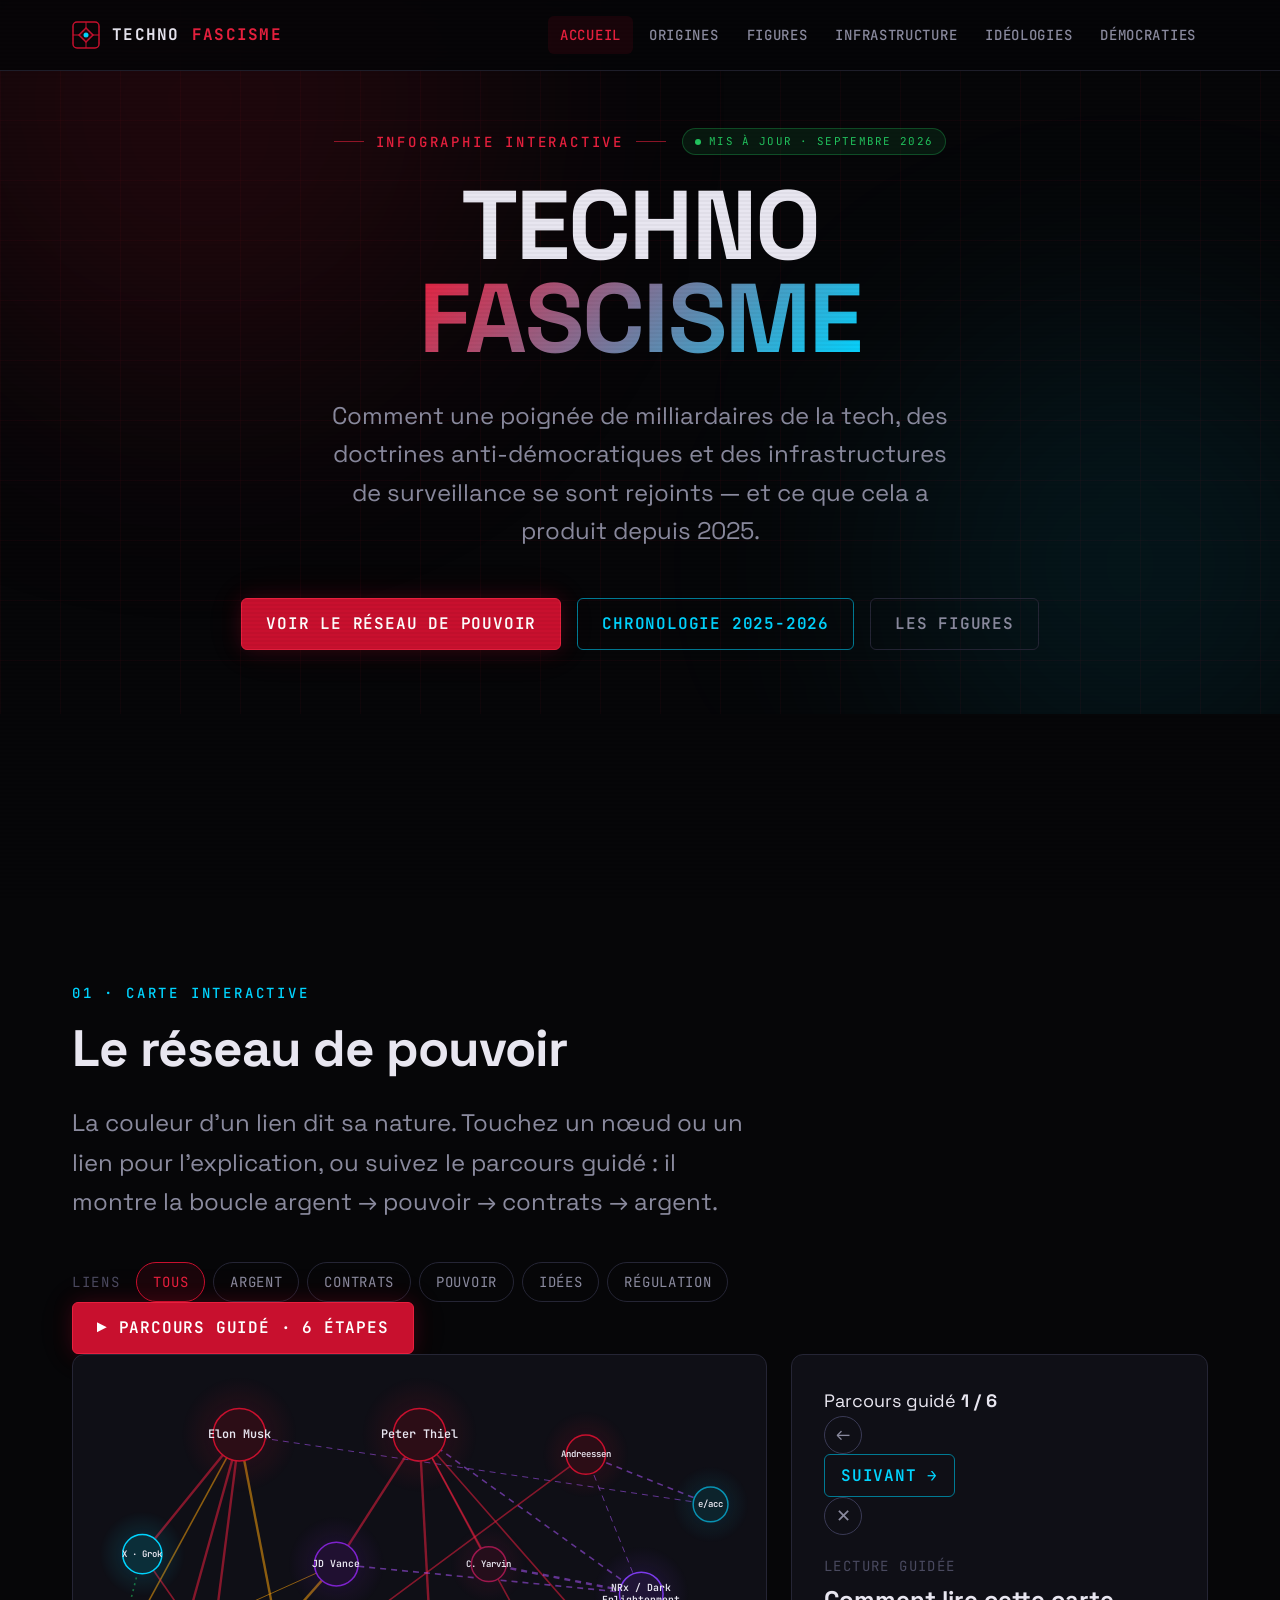
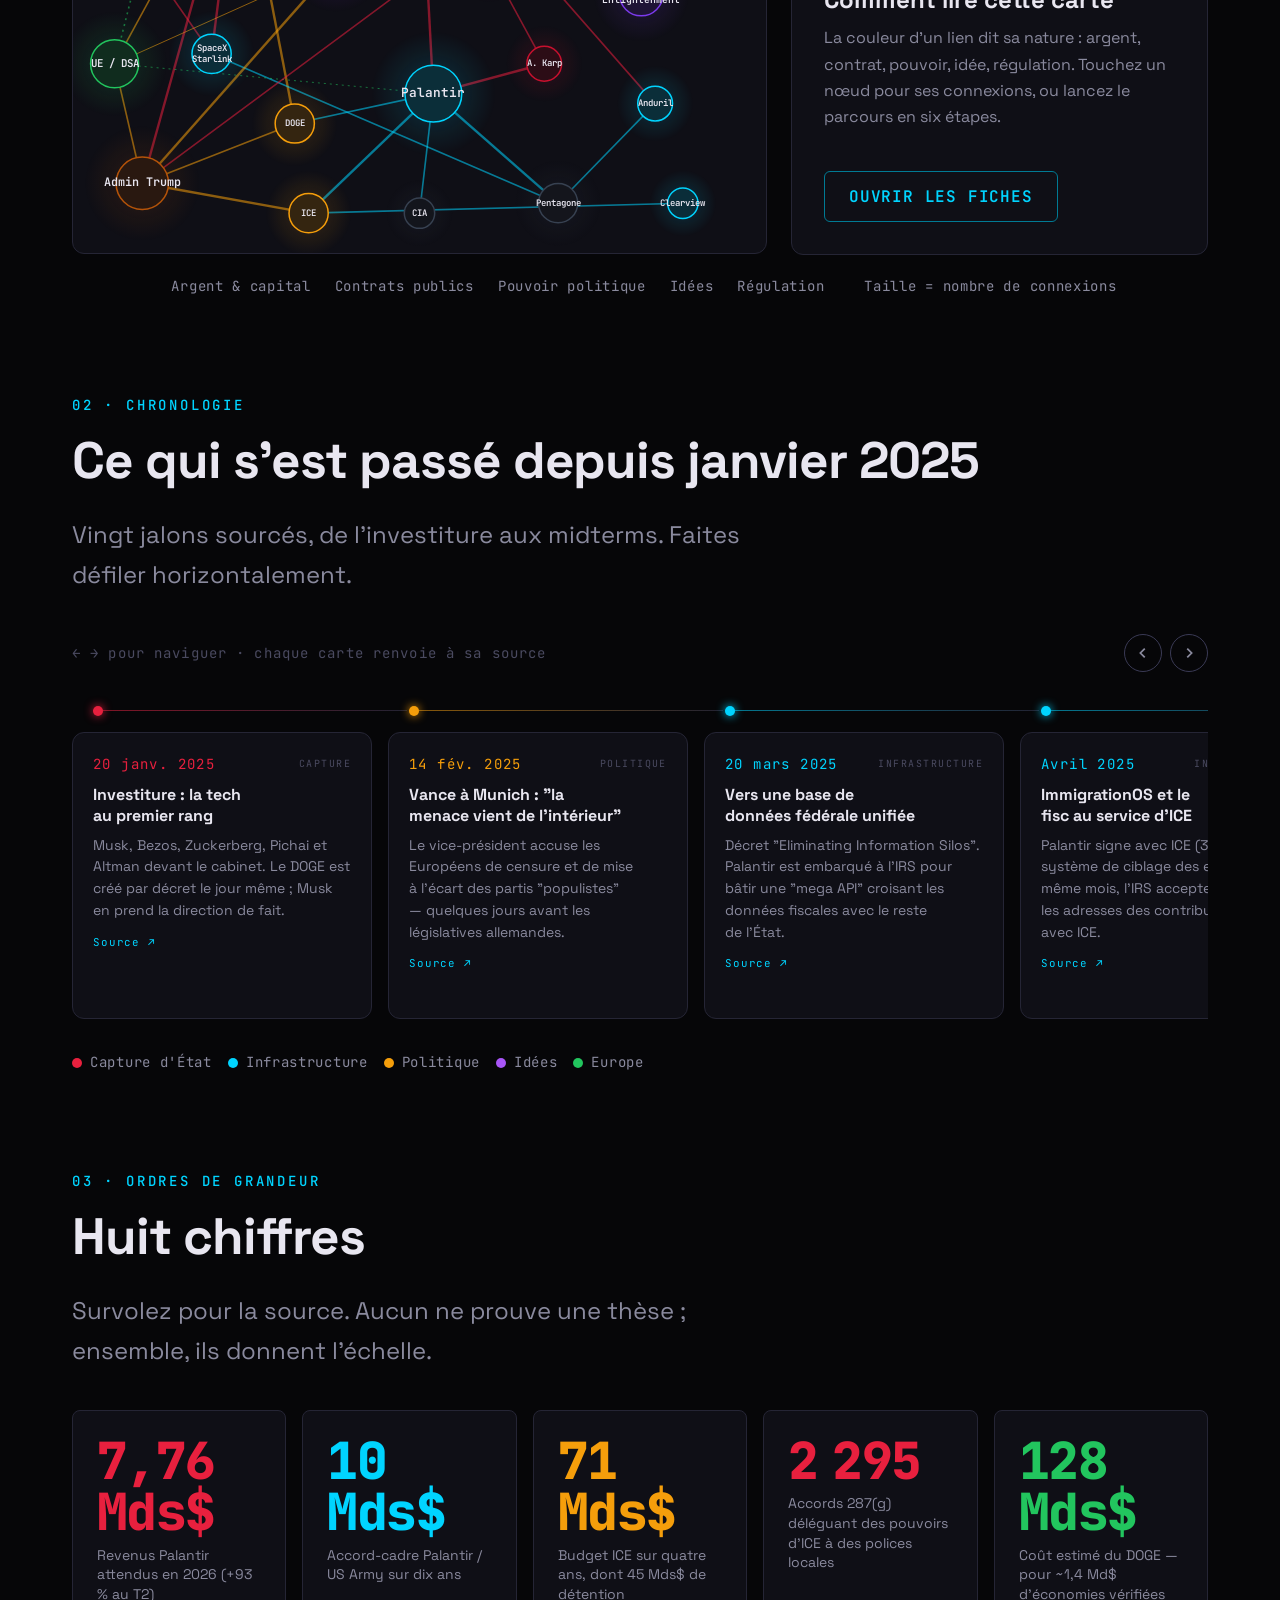
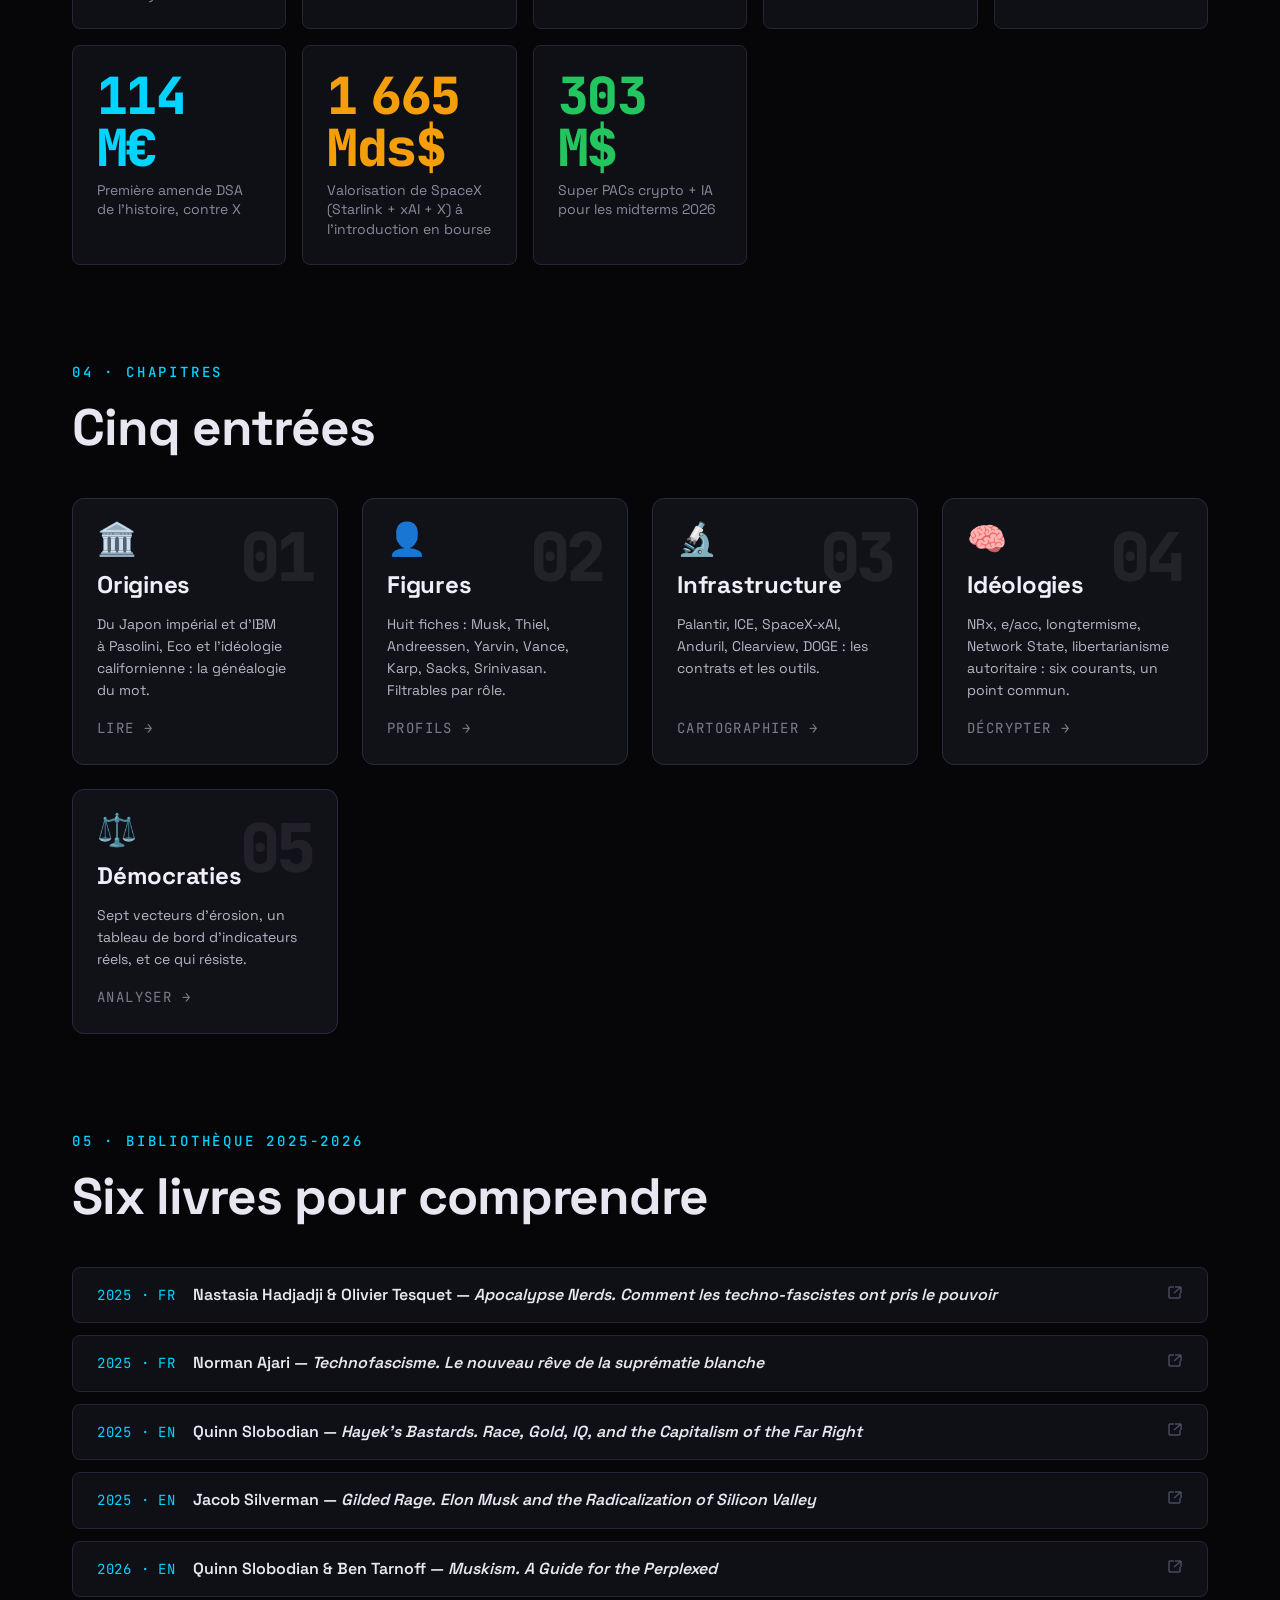
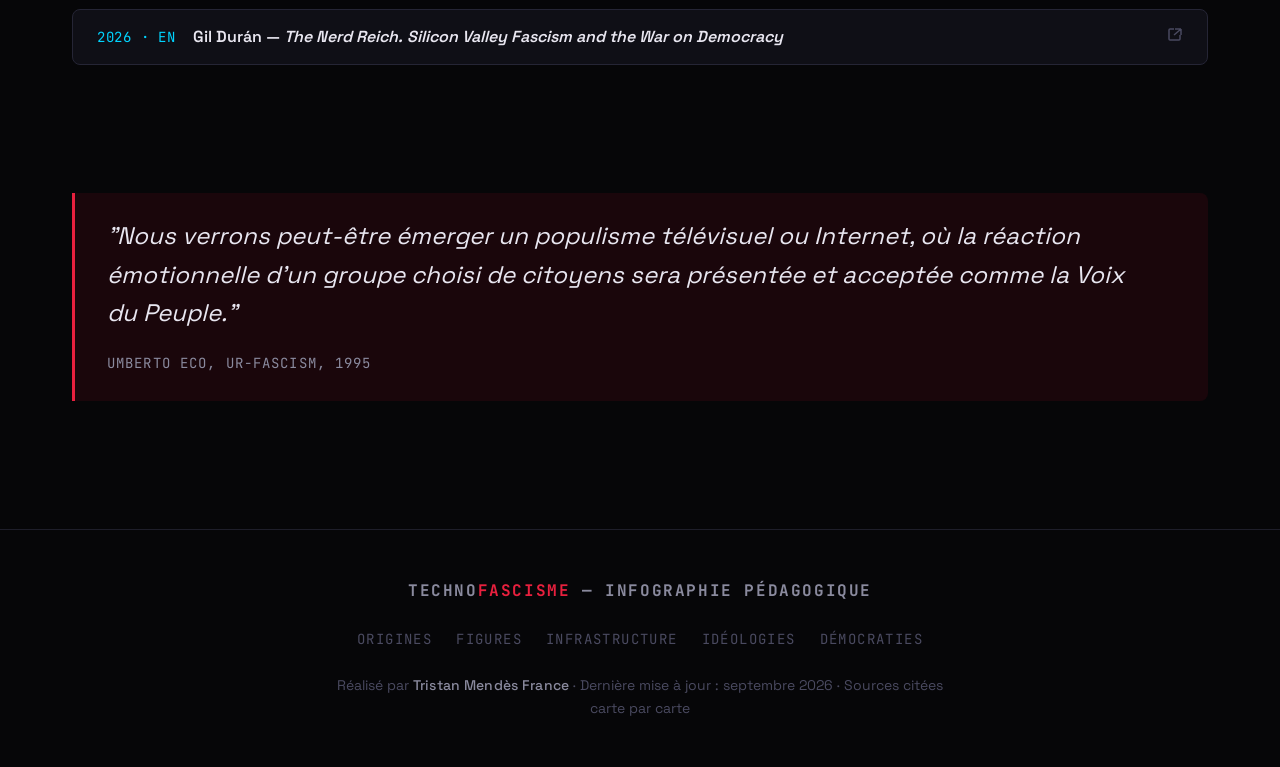
==== commit de4f3700: "Réseau de pouvoir (2/3) : barre de filtres, bouton de parcours guidé, légende des liens Co-Authored-" ====
--- a/index.html
+++ b/index.html
@@ -116,30 +116,54 @@
     <div class="section-header tight fade-in">
       <span class="section-eyebrow">01 · Carte interactive</span>
       <h2 id="network-heading" class="section-title">Le réseau de pouvoir</h2>
-      <p class="section-lead">Cliquez sur un nœud : ses connexions s'allument et le panneau explique ce qui relie les acteurs.</p>
-    </div>
+      <p class="section-lead">La couleur d'un lien dit sa nature. Touchez un nœud ou un lien pour l'explication, ou suivez le parcours guidé : il montre la boucle argent → pouvoir → contrats → argent.</p>
+    </div>
+
+    <div class="net-toolbar fade-in">
+      <div class="filter-bar" style="margin:0" role="group" aria-label="Filtrer les liens par nature">
+        <span class="filter-label">Liens</span>
+        <button class="filter-chip" data-edge-filter="all" aria-pressed="true">Tous</button>
+        <button class="filter-chip chip-argent" data-edge-filter="argent" aria-pressed="false">Argent</button>
+        <button class="filter-chip chip-contrat" data-edge-filter="contrat" aria-pressed="false">Contrats</button>
+        <button class="filter-chip chip-politique" data-edge-filter="politique" aria-pressed="false">Pouvoir</button>
+        <button class="filter-chip chip-idees" data-edge-filter="idees" aria-pressed="false">Idées</button>
+        <button class="filter-chip chip-regulation" data-edge-filter="regulation" aria-pressed="false">Régulation</button>
+      </div>
+      <button class="btn btn-primary net-tour-launch" id="net-tour-start">▶ Parcours guidé · 6 étapes</button>
+    </div>
+
     <div class="network-layout fade-in">
       <div class="network-container">
         <canvas id="network-canvas" role="img" aria-label="Réseau de connexions entre acteurs du technofascisme"></canvas>
       </div>
       <aside class="card network-detail" aria-live="polite">
+        <div class="net-tour" id="net-tour">
+          <span class="net-tour-label">Parcours guidé <strong id="net-tour-step">1 / 6</strong></span>
+          <div class="net-tour-btns">
+            <button class="tl-h-btn" id="net-tour-prev" aria-label="Étape précédente">←</button>
+            <button class="btn btn-secondary" id="net-tour-next" style="padding:var(--space-2) var(--space-4)">Suivant →</button>
+            <button class="tl-h-btn" id="net-tour-exit" aria-label="Quitter le parcours">✕</button>
+          </div>
+        </div>
         <div>
           <div class="card-label" id="network-detail-kicker">Lecture guidée</div>
-          <h3 id="network-detail-title">Peter Thiel</h3>
-          <p id="network-detail-body">Sélectionnez un nœud pour voir pourquoi il compte et à quoi il est relié.</p>
+          <h3 id="network-detail-title">Comment lire cette carte</h3>
+          <p id="network-detail-body">La couleur d'un lien dit sa nature. Touchez un nœud pour ses connexions, ou lancez le parcours en six étapes.</p>
         </div>
         <div class="network-links" id="network-detail-links"></div>
         <div class="network-cta">
-          <a id="network-detail-link" href="pages/figures.html" class="btn btn-secondary">Ouvrir la page liée</a>
+          <a id="network-detail-link" href="pages/figures.html" class="btn btn-secondary">Ouvrir les fiches</a>
         </div>
       </aside>
     </div>
+
     <div class="network-legend fade-in">
-      <div class="legend-item"><div class="legend-dot" style="background:#c8102e"></div>Figures</div>
-      <div class="legend-item"><div class="legend-dot" style="background:#00d4ff"></div>Entreprises</div>
-      <div class="legend-item"><div class="legend-dot" style="background:#f59e0b"></div>Institutions</div>
-      <div class="legend-item"><div class="legend-dot" style="background:#7c3aed"></div>Idéologies</div>
-      <div class="legend-item"><div class="legend-dot" style="background:#22c55e"></div>Contre-pouvoirs</div>
+      <div class="legend-item"><span class="legend-line" style="background:#e8203e"></span>Argent &amp; capital</div>
+      <div class="legend-item"><span class="legend-line" style="background:#00d4ff"></span>Contrats publics</div>
+      <div class="legend-item"><span class="legend-line" style="background:#f59e0b"></span>Pouvoir politique</div>
+      <div class="legend-item"><span class="legend-line dashed" style="background:#a855f7"></span>Idées</div>
+      <div class="legend-item"><span class="legend-line dotted" style="background:#22c55e"></span>Régulation</div>
+      <div class="legend-item" style="margin-left:var(--space-4)"><span class="legend-size"></span>Taille = nombre de connexions</div>
     </div>
   </div>
 </section>
